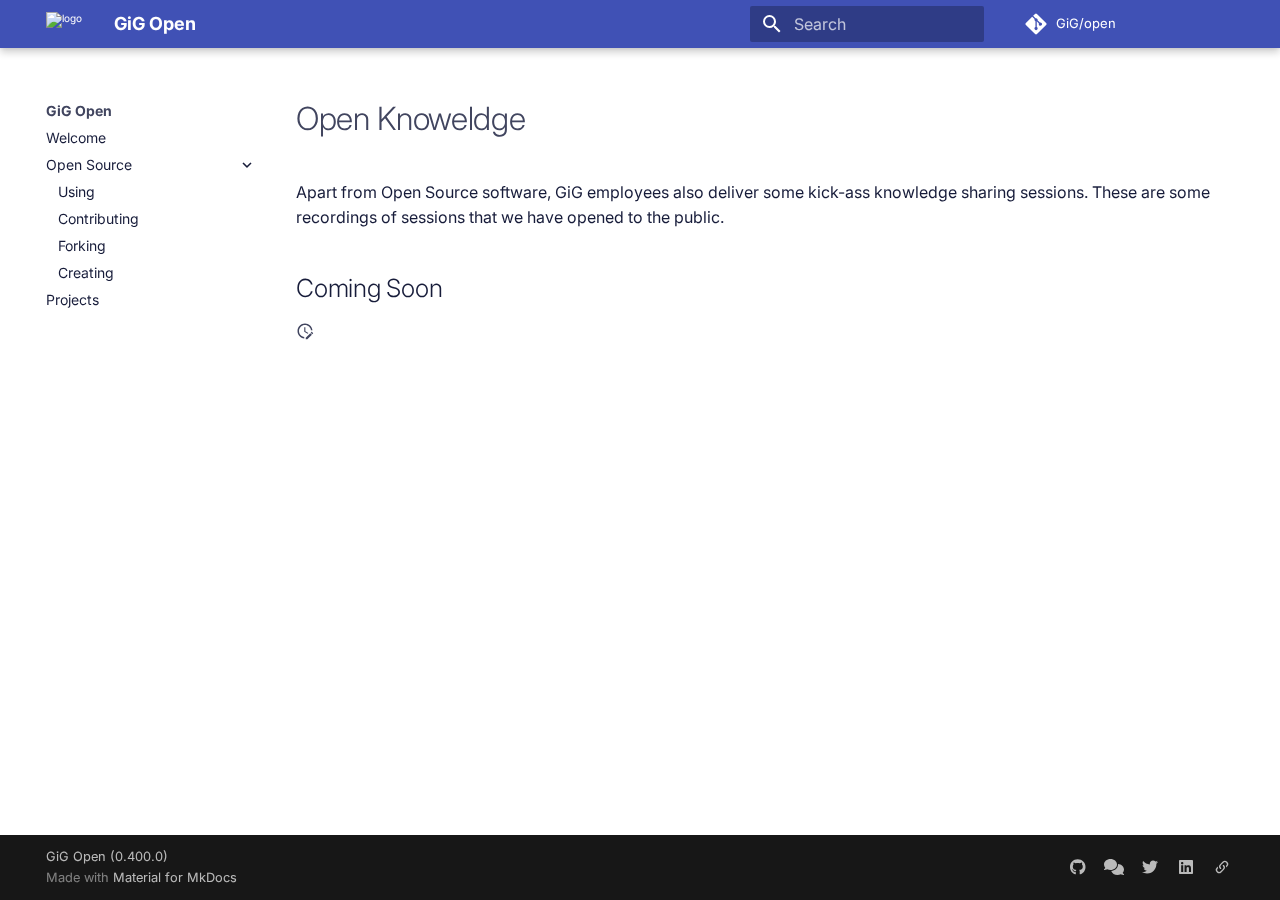
==== open-knowledge/index.html @ a6e12a1b "deploy: 6af714ffd5f94507e7e15cc9c93459e568dc591c" ====
<!doctype html><html lang=en class=no-js> <head><meta charset=utf-8><meta name=viewport content="width=device-width,initial-scale=1"><link rel=icon href=../assets/images/favicon.png><meta name=generator content="mkdocs-1.6.1, mkdocs-material-9.5.46"><title>Open Knoweldge - GiG Open</title><link rel=stylesheet href=../assets/stylesheets/main.6f8fc17f.min.css><link rel=stylesheet href=../assets/stylesheets/palette.06af60db.min.css><link rel=preconnect href=https://fonts.gstatic.com crossorigin><link rel=stylesheet href="https://fonts.googleapis.com/css?family=Inter:300,300i,400,400i,700,700i%7CRoboto+Mono:400,400i,700,700i&display=fallback"><style>:root{--md-text-font:"Inter";--md-code-font:"Roboto Mono"}</style><link rel=stylesheet href=../css/timeago.css><link rel=stylesheet href=../stylesheets/extra.css><script>__md_scope=new URL("..",location),__md_hash=e=>[...e].reduce(((e,_)=>(e<<5)-e+_.charCodeAt(0)),0),__md_get=(e,_=localStorage,t=__md_scope)=>JSON.parse(_.getItem(t.pathname+"."+e)),__md_set=(e,_,t=localStorage,a=__md_scope)=>{try{t.setItem(a.pathname+"."+e,JSON.stringify(_))}catch(e){}}</script><link rel=apple-touch-icon sizes=180x180 href=../apple-touch-icon.png><link rel=icon type=image/png sizes=32x32 href=../favicon-32x32.png><link rel=icon type=image/png sizes=16x16 href=../favicon-16x16.png><link rel=mask-icon href=../safari-pinned-tab.svg color=#0040ae><meta name=msapplication-TileColor content=#0040ae><meta name=theme-color content=#0040ae><script type=module>
    import 'https://cdn.jsdelivr.net/npm/@pwabuilder/pwaupdate';

    const el = document.createElement('pwa-update');
    document.body.appendChild(el);
</script></head> <body dir=ltr data-md-color-scheme=preference data-md-color-primary=indigo data-md-color-accent=indigo> <input class=md-toggle data-md-toggle=drawer type=checkbox id=__drawer autocomplete=off> <input class=md-toggle data-md-toggle=search type=checkbox id=__search autocomplete=off> <label class=md-overlay for=__drawer></label> <div data-md-component=skip> <a href=#open-knoweldge class=md-skip> Skip to content </a> </div> <div data-md-component=announce> </div> <header class="md-header md-header--shadow" data-md-component=header> <nav class="md-header__inner md-grid" aria-label=Header> <a href=.. title="GiG Open" class="md-header__button md-logo" aria-label="GiG Open" data-md-component=logo> <img src="../assets/images/GiG logo_vector-04.svg" alt=logo> </a> <label class="md-header__button md-icon" for=__drawer> <svg xmlns=http://www.w3.org/2000/svg viewbox="0 0 24 24"><path d="M3 6h18v2H3zm0 5h18v2H3zm0 5h18v2H3z"/></svg> </label> <div class=md-header__title data-md-component=header-title> <div class=md-header__ellipsis> <div class=md-header__topic> <span class=md-ellipsis> GiG Open </span> </div> <div class=md-header__topic data-md-component=header-topic> <span class=md-ellipsis> Open Knoweldge </span> </div> </div> </div> <label class="md-header__button md-icon" for=__search> <svg xmlns=http://www.w3.org/2000/svg viewbox="0 0 24 24"><path d="M9.5 3A6.5 6.5 0 0 1 16 9.5c0 1.61-.59 3.09-1.56 4.23l.27.27h.79l5 5-1.5 1.5-5-5v-.79l-.27-.27A6.52 6.52 0 0 1 9.5 16 6.5 6.5 0 0 1 3 9.5 6.5 6.5 0 0 1 9.5 3m0 2C7 5 5 7 5 9.5S7 14 9.5 14 14 12 14 9.5 12 5 9.5 5"/></svg> </label> <div class=md-search data-md-component=search role=dialog> <label class=md-search__overlay for=__search></label> <div class=md-search__inner role=search> <form class=md-search__form name=search> <input type=text class=md-search__input name=query aria-label=Search placeholder=Search autocapitalize=off autocorrect=off autocomplete=off spellcheck=false data-md-component=search-query required> <label class="md-search__icon md-icon" for=__search> <svg xmlns=http://www.w3.org/2000/svg viewbox="0 0 24 24"><path d="M9.5 3A6.5 6.5 0 0 1 16 9.5c0 1.61-.59 3.09-1.56 4.23l.27.27h.79l5 5-1.5 1.5-5-5v-.79l-.27-.27A6.52 6.52 0 0 1 9.5 16 6.5 6.5 0 0 1 3 9.5 6.5 6.5 0 0 1 9.5 3m0 2C7 5 5 7 5 9.5S7 14 9.5 14 14 12 14 9.5 12 5 9.5 5"/></svg> <svg xmlns=http://www.w3.org/2000/svg viewbox="0 0 24 24"><path d="M20 11v2H8l5.5 5.5-1.42 1.42L4.16 12l7.92-7.92L13.5 5.5 8 11z"/></svg> </label> <nav class=md-search__options aria-label=Search> <button type=reset class="md-search__icon md-icon" title=Clear aria-label=Clear tabindex=-1> <svg xmlns=http://www.w3.org/2000/svg viewbox="0 0 24 24"><path d="M19 6.41 17.59 5 12 10.59 6.41 5 5 6.41 10.59 12 5 17.59 6.41 19 12 13.41 17.59 19 19 17.59 13.41 12z"/></svg> </button> </nav> </form> <div class=md-search__output> <div class=md-search__scrollwrap tabindex=0 data-md-scrollfix> <div class=md-search-result data-md-component=search-result> <div class=md-search-result__meta> Initializing search </div> <ol class=md-search-result__list role=presentation></ol> </div> </div> </div> </div> </div> <div class=md-header__source> <a href=https://github.com/GiG/open title="Go to repository" class=md-source data-md-component=source> <div class="md-source__icon md-icon"> <svg xmlns=http://www.w3.org/2000/svg viewbox="0 0 448 512"><!-- Font Awesome Free 6.7.1 by @fontawesome - https://fontawesome.com License - https://fontawesome.com/license/free (Icons: CC BY 4.0, Fonts: SIL OFL 1.1, Code: MIT License) Copyright 2024 Fonticons, Inc.--><path d="M439.55 236.05 244 40.45a28.87 28.87 0 0 0-40.81 0l-40.66 40.63 51.52 51.52c27.06-9.14 52.68 16.77 43.39 43.68l49.66 49.66c34.23-11.8 61.18 31 35.47 56.69-26.49 26.49-70.21-2.87-56-37.34L240.22 199v121.85c25.3 12.54 22.26 41.85 9.08 55a34.34 34.34 0 0 1-48.55 0c-17.57-17.6-11.07-46.91 11.25-56v-123c-20.8-8.51-24.6-30.74-18.64-45L142.57 101 8.45 235.14a28.86 28.86 0 0 0 0 40.81l195.61 195.6a28.86 28.86 0 0 0 40.8 0l194.69-194.69a28.86 28.86 0 0 0 0-40.81"/></svg> </div> <div class=md-source__repository> GiG/open </div> </a> </div> </nav> </header> <div class=md-container data-md-component=container> <main class=md-main data-md-component=main> <div class="md-main__inner md-grid"> <div class="md-sidebar md-sidebar--primary" data-md-component=sidebar data-md-type=navigation> <div class=md-sidebar__scrollwrap> <div class=md-sidebar__inner> <nav class="md-nav md-nav--primary md-nav--integrated" aria-label=Navigation data-md-level=0> <label class=md-nav__title for=__drawer> <a href=.. title="GiG Open" class="md-nav__button md-logo" aria-label="GiG Open" data-md-component=logo> <img src="../assets/images/GiG logo_vector-04.svg" alt=logo> </a> GiG Open </label> <div class=md-nav__source> <a href=https://github.com/GiG/open title="Go to repository" class=md-source data-md-component=source> <div class="md-source__icon md-icon"> <svg xmlns=http://www.w3.org/2000/svg viewbox="0 0 448 512"><!-- Font Awesome Free 6.7.1 by @fontawesome - https://fontawesome.com License - https://fontawesome.com/license/free (Icons: CC BY 4.0, Fonts: SIL OFL 1.1, Code: MIT License) Copyright 2024 Fonticons, Inc.--><path d="M439.55 236.05 244 40.45a28.87 28.87 0 0 0-40.81 0l-40.66 40.63 51.52 51.52c27.06-9.14 52.68 16.77 43.39 43.68l49.66 49.66c34.23-11.8 61.18 31 35.47 56.69-26.49 26.49-70.21-2.87-56-37.34L240.22 199v121.85c25.3 12.54 22.26 41.85 9.08 55a34.34 34.34 0 0 1-48.55 0c-17.57-17.6-11.07-46.91 11.25-56v-123c-20.8-8.51-24.6-30.74-18.64-45L142.57 101 8.45 235.14a28.86 28.86 0 0 0 0 40.81l195.61 195.6a28.86 28.86 0 0 0 40.8 0l194.69-194.69a28.86 28.86 0 0 0 0-40.81"/></svg> </div> <div class=md-source__repository> GiG/open </div> </a> </div> <ul class=md-nav__list data-md-scrollfix> <li class=md-nav__item> <a href=.. class=md-nav__link> <span class=md-ellipsis> Welcome </span> </a> </li> <li class="md-nav__item md-nav__item--nested"> <input class="md-nav__toggle md-toggle md-toggle--indeterminate" type=checkbox id=__nav_2> <label class=md-nav__link for=__nav_2 id=__nav_2_label tabindex=0> <span class=md-ellipsis> Open Source </span> <span class="md-nav__icon md-icon"></span> </label> <nav class=md-nav data-md-level=1 aria-labelledby=__nav_2_label aria-expanded=false> <label class=md-nav__title for=__nav_2> <span class="md-nav__icon md-icon"></span> Open Source </label> <ul class=md-nav__list data-md-scrollfix> <li class=md-nav__item> <a href=../open-source/using/ class=md-nav__link> <span class=md-ellipsis> Using </span> </a> </li> <li class=md-nav__item> <a href=../open-source/contributing/ class=md-nav__link> <span class=md-ellipsis> Contributing </span> </a> </li> <li class=md-nav__item> <a href=../open-source/forking/ class=md-nav__link> <span class=md-ellipsis> Forking </span> </a> </li> <li class=md-nav__item> <a href=../open-source/creating/ class=md-nav__link> <span class=md-ellipsis> Creating </span> </a> </li> </ul> </nav> </li> <li class=md-nav__item> <a href=../projects/ class=md-nav__link> <span class=md-ellipsis> Projects </span> </a> </li> </ul> </nav> </div> </div> </div> <div class=md-content data-md-component=content> <article class="md-content__inner md-typeset"> <h1 id=open-knoweldge>Open Knoweldge<a class=headerlink href=#open-knoweldge title="Permanent link">&para;</a></h1> <p>Apart from Open Source software, GiG employees also deliver some kick-ass knowledge sharing sessions. These are some recordings of sessions that we have opened to the public.</p> <h2 id=coming-soon>Coming Soon<a class=headerlink href=#coming-soon title="Permanent link">&para;</a></h2> <aside class=md-source-file> <span class=md-source-file__fact> <span class=md-icon title="Last update"> <svg xmlns=http://www.w3.org/2000/svg viewbox="0 0 24 24"><path d="M21 13.1c-.1 0-.3.1-.4.2l-1 1 2.1 2.1 1-1c.2-.2.2-.6 0-.8l-1.3-1.3c-.1-.1-.2-.2-.4-.2m-1.9 1.8-6.1 6V23h2.1l6.1-6.1zM12.5 7v5.2l4 2.4-1 1L11 13V7zM11 21.9c-5.1-.5-9-4.8-9-9.9C2 6.5 6.5 2 12 2c5.3 0 9.6 4.1 10 9.3-.3-.1-.6-.2-1-.2s-.7.1-1 .2C19.6 7.2 16.2 4 12 4c-4.4 0-8 3.6-8 8 0 4.1 3.1 7.5 7.1 7.9l-.1.2z"/></svg> </span> <span class="git-revision-date-localized-plugin git-revision-date-localized-plugin-timeago"><span class=timeago datetime=2020-06-16T09:09:07+00:00 locale=en></span></span><span class="git-revision-date-localized-plugin git-revision-date-localized-plugin-iso_date">2020-06-16</span> </span> </aside> </article> </div> <script>var target=document.getElementById(location.hash.slice(1));target&&target.name&&(target.checked=target.name.startsWith("__tabbed_"))</script> </div> </main> <footer class=md-footer> <div class="md-footer-meta md-typeset"> <div class="md-footer-meta__inner md-grid"> <div class=md-copyright> <div class=md-copyright__highlight> GiG Open (0.400.0) </div> Made with <a href=https://squidfunk.github.io/mkdocs-material/ target=_blank rel=noopener> Material for MkDocs </a> </div> <div class=md-social> <a href=https://github.com/GiG target=_blank rel=noopener title=github.com class=md-social__link> <svg xmlns=http://www.w3.org/2000/svg viewbox="0 0 496 512"><!-- Font Awesome Free 6.7.1 by @fontawesome - https://fontawesome.com License - https://fontawesome.com/license/free (Icons: CC BY 4.0, Fonts: SIL OFL 1.1, Code: MIT License) Copyright 2024 Fonticons, Inc.--><path d="M165.9 397.4c0 2-2.3 3.6-5.2 3.6-3.3.3-5.6-1.3-5.6-3.6 0-2 2.3-3.6 5.2-3.6 3-.3 5.6 1.3 5.6 3.6m-31.1-4.5c-.7 2 1.3 4.3 4.3 4.9 2.6 1 5.6 0 6.2-2s-1.3-4.3-4.3-5.2c-2.6-.7-5.5.3-6.2 2.3m44.2-1.7c-2.9.7-4.9 2.6-4.6 4.9.3 2 2.9 3.3 5.9 2.6 2.9-.7 4.9-2.6 4.6-4.6-.3-1.9-3-3.2-5.9-2.9M244.8 8C106.1 8 0 113.3 0 252c0 110.9 69.8 205.8 169.5 239.2 12.8 2.3 17.3-5.6 17.3-12.1 0-6.2-.3-40.4-.3-61.4 0 0-70 15-84.7-29.8 0 0-11.4-29.1-27.8-36.6 0 0-22.9-15.7 1.6-15.4 0 0 24.9 2 38.6 25.8 21.9 38.6 58.6 27.5 72.9 20.9 2.3-16 8.8-27.1 16-33.7-55.9-6.2-112.3-14.3-112.3-110.5 0-27.5 7.6-41.3 23.6-58.9-2.6-6.5-11.1-33.3 2.6-67.9 20.9-6.5 69 27 69 27 20-5.6 41.5-8.5 62.8-8.5s42.8 2.9 62.8 8.5c0 0 48.1-33.6 69-27 13.7 34.7 5.2 61.4 2.6 67.9 16 17.7 25.8 31.5 25.8 58.9 0 96.5-58.9 104.2-114.8 110.5 9.2 7.9 17 22.9 17 46.4 0 33.7-.3 75.4-.3 83.6 0 6.5 4.6 14.4 17.3 12.1C428.2 457.8 496 362.9 496 252 496 113.3 383.5 8 244.8 8M97.2 352.9c-1.3 1-1 3.3.7 5.2 1.6 1.6 3.9 2.3 5.2 1 1.3-1 1-3.3-.7-5.2-1.6-1.6-3.9-2.3-5.2-1m-10.8-8.1c-.7 1.3.3 2.9 2.3 3.9 1.6 1 3.6.7 4.3-.7.7-1.3-.3-2.9-2.3-3.9-2-.6-3.6-.3-4.3.7m32.4 35.6c-1.6 1.3-1 4.3 1.3 6.2 2.3 2.3 5.2 2.6 6.5 1 1.3-1.3.7-4.3-1.3-6.2-2.2-2.3-5.2-2.6-6.5-1m-11.4-14.7c-1.6 1-1.6 3.6 0 5.9s4.3 3.3 5.6 2.3c1.6-1.3 1.6-3.9 0-6.2-1.4-2.3-4-3.3-5.6-2"/></svg> </a> <a href=https://github.com/GiG/open/discussions target=_blank rel=noopener title=github.com class=md-social__link> <svg xmlns=http://www.w3.org/2000/svg viewbox="0 0 640 512"><!-- Font Awesome Free 6.7.1 by @fontawesome - https://fontawesome.com License - https://fontawesome.com/license/free (Icons: CC BY 4.0, Fonts: SIL OFL 1.1, Code: MIT License) Copyright 2024 Fonticons, Inc.--><path d="M208 352c114.9 0 208-78.8 208-176S322.9 0 208 0 0 78.8 0 176c0 38.6 14.7 74.3 39.6 103.4-3.5 9.4-8.7 17.7-14.2 24.7-4.8 6.2-9.7 11-13.3 14.3-1.8 1.6-3.3 2.9-4.3 3.7-.5.4-.9.7-1.1.8l-.2.2C1 327.2-1.4 334.4.8 340.9S9.1 352 16 352c21.8 0 43.8-5.6 62.1-12.5 9.2-3.5 17.8-7.4 25.2-11.4C134.1 343.3 169.8 352 208 352m240-176c0 112.3-99.1 196.9-216.5 207 24.3 74.4 104.9 129 200.5 129 38.2 0 73.9-8.7 104.7-23.9 7.5 4 16 7.9 25.2 11.4 18.3 6.9 40.3 12.5 62.1 12.5 6.9 0 13.1-4.5 15.2-11.1s-.2-13.8-5.8-17.9l-.2-.2c-.2-.2-.6-.4-1.1-.8-1-.8-2.5-2-4.3-3.7-3.6-3.3-8.5-8.1-13.3-14.3-5.5-7-10.7-15.4-14.2-24.7 24.9-29 39.6-64.7 39.6-103.4 0-92.8-84.9-168.9-192.6-175.5.4 5.1.6 10.3.6 15.5z"/></svg> </a> <a href=https://twitter.com/GIG_online target=_blank rel=noopener title=twitter.com class=md-social__link> <svg xmlns=http://www.w3.org/2000/svg viewbox="0 0 512 512"><!-- Font Awesome Free 6.7.1 by @fontawesome - https://fontawesome.com License - https://fontawesome.com/license/free (Icons: CC BY 4.0, Fonts: SIL OFL 1.1, Code: MIT License) Copyright 2024 Fonticons, Inc.--><path d="M459.37 151.716c.325 4.548.325 9.097.325 13.645 0 138.72-105.583 298.558-298.558 298.558-59.452 0-114.68-17.219-161.137-47.106 8.447.974 16.568 1.299 25.34 1.299 49.055 0 94.213-16.568 130.274-44.832-46.132-.975-84.792-31.188-98.112-72.772 6.498.974 12.995 1.624 19.818 1.624 9.421 0 18.843-1.3 27.614-3.573-48.081-9.747-84.143-51.98-84.143-102.985v-1.299c13.969 7.797 30.214 12.67 47.431 13.319-28.264-18.843-46.781-51.005-46.781-87.391 0-19.492 5.197-37.36 14.294-52.954 51.655 63.675 129.3 105.258 216.365 109.807-1.624-7.797-2.599-15.918-2.599-24.04 0-57.828 46.782-104.934 104.934-104.934 30.213 0 57.502 12.67 76.67 33.137 23.715-4.548 46.456-13.32 66.599-25.34-7.798 24.366-24.366 44.833-46.132 57.827 21.117-2.273 41.584-8.122 60.426-16.243-14.292 20.791-32.161 39.308-52.628 54.253"/></svg> </a> <a href=https://linkedin.com/company/gig-gaming-innovation-group/ target=_blank rel=noopener title=linkedin.com class=md-social__link> <svg xmlns=http://www.w3.org/2000/svg viewbox="0 0 448 512"><!-- Font Awesome Free 6.7.1 by @fontawesome - https://fontawesome.com License - https://fontawesome.com/license/free (Icons: CC BY 4.0, Fonts: SIL OFL 1.1, Code: MIT License) Copyright 2024 Fonticons, Inc.--><path d="M416 32H31.9C14.3 32 0 46.5 0 64.3v383.4C0 465.5 14.3 480 31.9 480H416c17.6 0 32-14.5 32-32.3V64.3c0-17.8-14.4-32.3-32-32.3M135.4 416H69V202.2h66.5V416zm-33.2-243c-21.3 0-38.5-17.3-38.5-38.5S80.9 96 102.2 96c21.2 0 38.5 17.3 38.5 38.5 0 21.3-17.2 38.5-38.5 38.5m282.1 243h-66.4V312c0-24.8-.5-56.7-34.5-56.7-34.6 0-39.9 27-39.9 54.9V416h-66.4V202.2h63.7v29.2h.9c8.9-16.8 30.6-34.5 62.9-34.5 67.2 0 79.7 44.3 79.7 101.9z"/></svg> </a> <a href=https://gig.com target=_blank rel=noopener title=gig.com class=md-social__link> <svg xmlns=http://www.w3.org/2000/svg viewbox="0 0 24 24"><path d="M10.59 13.41c.41.39.41 1.03 0 1.42-.39.39-1.03.39-1.42 0a5.003 5.003 0 0 1 0-7.07l3.54-3.54a5.003 5.003 0 0 1 7.07 0 5.003 5.003 0 0 1 0 7.07l-1.49 1.49c.01-.82-.12-1.64-.4-2.42l.47-.48a2.98 2.98 0 0 0 0-4.24 2.98 2.98 0 0 0-4.24 0l-3.53 3.53a2.98 2.98 0 0 0 0 4.24m2.82-4.24c.39-.39 1.03-.39 1.42 0a5.003 5.003 0 0 1 0 7.07l-3.54 3.54a5.003 5.003 0 0 1-7.07 0 5.003 5.003 0 0 1 0-7.07l1.49-1.49c-.01.82.12 1.64.4 2.43l-.47.47a2.98 2.98 0 0 0 0 4.24 2.98 2.98 0 0 0 4.24 0l3.53-3.53a2.98 2.98 0 0 0 0-4.24.973.973 0 0 1 0-1.42"/></svg> </a> </div> </div> </div> </footer> </div> <div class=md-dialog data-md-component=dialog> <div class="md-dialog__inner md-typeset"></div> </div> <script id=__config type=application/json>{"base": "..", "features": ["navigation.instant", "navigation.expand", "toc.integrate"], "search": "../assets/javascripts/workers/search.6ce7567c.min.js", "translations": {"clipboard.copied": "Copied to clipboard", "clipboard.copy": "Copy to clipboard", "search.result.more.one": "1 more on this page", "search.result.more.other": "# more on this page", "search.result.none": "No matching documents", "search.result.one": "1 matching document", "search.result.other": "# matching documents", "search.result.placeholder": "Type to start searching", "search.result.term.missing": "Missing", "select.version": "Select version"}}</script> <script src=../assets/javascripts/bundle.83f73b43.min.js></script> <script src=../js/timeago.min.js></script> <script src=../js/timeago_mkdocs_material.js></script> </body> </html>
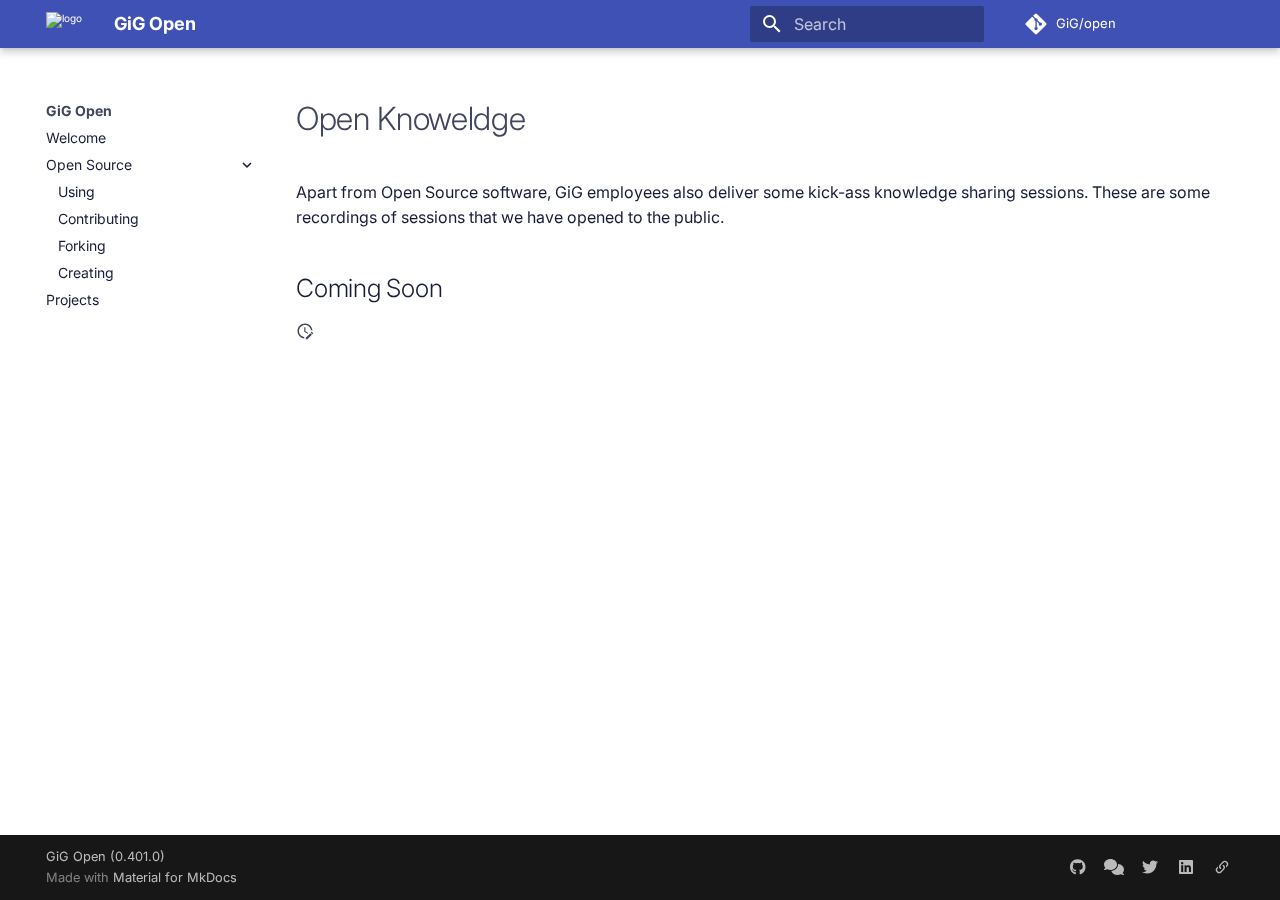
==== commit 72e3c599: "deploy: 8b94921cb80cd74ee539c0e14f41478fb6e9781b" ====
--- a/open-knowledge/index.html
+++ b/open-knowledge/index.html
@@ -1,6 +1,6 @@
-<!doctype html><html lang=en class=no-js> <head><meta charset=utf-8><meta name=viewport content="width=device-width,initial-scale=1"><link rel=icon href=../assets/images/favicon.png><meta name=generator content="mkdocs-1.6.1, mkdocs-material-9.5.46"><title>Open Knoweldge - GiG Open</title><link rel=stylesheet href=../assets/stylesheets/main.6f8fc17f.min.css><link rel=stylesheet href=../assets/stylesheets/palette.06af60db.min.css><link rel=preconnect href=https://fonts.gstatic.com crossorigin><link rel=stylesheet href="https://fonts.googleapis.com/css?family=Inter:300,300i,400,400i,700,700i%7CRoboto+Mono:400,400i,700,700i&display=fallback"><style>:root{--md-text-font:"Inter";--md-code-font:"Roboto Mono"}</style><link rel=stylesheet href=../css/timeago.css><link rel=stylesheet href=../stylesheets/extra.css><script>__md_scope=new URL("..",location),__md_hash=e=>[...e].reduce(((e,_)=>(e<<5)-e+_.charCodeAt(0)),0),__md_get=(e,_=localStorage,t=__md_scope)=>JSON.parse(_.getItem(t.pathname+"."+e)),__md_set=(e,_,t=localStorage,a=__md_scope)=>{try{t.setItem(a.pathname+"."+e,JSON.stringify(_))}catch(e){}}</script><link rel=apple-touch-icon sizes=180x180 href=../apple-touch-icon.png><link rel=icon type=image/png sizes=32x32 href=../favicon-32x32.png><link rel=icon type=image/png sizes=16x16 href=../favicon-16x16.png><link rel=mask-icon href=../safari-pinned-tab.svg color=#0040ae><meta name=msapplication-TileColor content=#0040ae><meta name=theme-color content=#0040ae><script type=module>
+<!doctype html><html lang=en class=no-js> <head><meta charset=utf-8><meta name=viewport content="width=device-width,initial-scale=1"><link rel=icon href=../assets/images/favicon.png><meta name=generator content="mkdocs-1.6.1, mkdocs-material-9.5.47"><title>Open Knoweldge - GiG Open</title><link rel=stylesheet href=../assets/stylesheets/main.6f8fc17f.min.css><link rel=stylesheet href=../assets/stylesheets/palette.06af60db.min.css><link rel=preconnect href=https://fonts.gstatic.com crossorigin><link rel=stylesheet href="https://fonts.googleapis.com/css?family=Inter:300,300i,400,400i,700,700i%7CRoboto+Mono:400,400i,700,700i&display=fallback"><style>:root{--md-text-font:"Inter";--md-code-font:"Roboto Mono"}</style><link rel=stylesheet href=../css/timeago.css><link rel=stylesheet href=../stylesheets/extra.css><script>__md_scope=new URL("..",location),__md_hash=e=>[...e].reduce(((e,_)=>(e<<5)-e+_.charCodeAt(0)),0),__md_get=(e,_=localStorage,t=__md_scope)=>JSON.parse(_.getItem(t.pathname+"."+e)),__md_set=(e,_,t=localStorage,a=__md_scope)=>{try{t.setItem(a.pathname+"."+e,JSON.stringify(_))}catch(e){}}</script><link rel=apple-touch-icon sizes=180x180 href=../apple-touch-icon.png><link rel=icon type=image/png sizes=32x32 href=../favicon-32x32.png><link rel=icon type=image/png sizes=16x16 href=../favicon-16x16.png><link rel=mask-icon href=../safari-pinned-tab.svg color=#0040ae><meta name=msapplication-TileColor content=#0040ae><meta name=theme-color content=#0040ae><script type=module>
     import 'https://cdn.jsdelivr.net/npm/@pwabuilder/pwaupdate';
 
     const el = document.createElement('pwa-update');
     document.body.appendChild(el);
-</script></head> <body dir=ltr data-md-color-scheme=preference data-md-color-primary=indigo data-md-color-accent=indigo> <input class=md-toggle data-md-toggle=drawer type=checkbox id=__drawer autocomplete=off> <input class=md-toggle data-md-toggle=search type=checkbox id=__search autocomplete=off> <label class=md-overlay for=__drawer></label> <div data-md-component=skip> <a href=#open-knoweldge class=md-skip> Skip to content </a> </div> <div data-md-component=announce> </div> <header class="md-header md-header--shadow" data-md-component=header> <nav class="md-header__inner md-grid" aria-label=Header> <a href=.. title="GiG Open" class="md-header__button md-logo" aria-label="GiG Open" data-md-component=logo> <img src="../assets/images/GiG logo_vector-04.svg" alt=logo> </a> <label class="md-header__button md-icon" for=__drawer> <svg xmlns=http://www.w3.org/2000/svg viewbox="0 0 24 24"><path d="M3 6h18v2H3zm0 5h18v2H3zm0 5h18v2H3z"/></svg> </label> <div class=md-header__title data-md-component=header-title> <div class=md-header__ellipsis> <div class=md-header__topic> <span class=md-ellipsis> GiG Open </span> </div> <div class=md-header__topic data-md-component=header-topic> <span class=md-ellipsis> Open Knoweldge </span> </div> </div> </div> <label class="md-header__button md-icon" for=__search> <svg xmlns=http://www.w3.org/2000/svg viewbox="0 0 24 24"><path d="M9.5 3A6.5 6.5 0 0 1 16 9.5c0 1.61-.59 3.09-1.56 4.23l.27.27h.79l5 5-1.5 1.5-5-5v-.79l-.27-.27A6.52 6.52 0 0 1 9.5 16 6.5 6.5 0 0 1 3 9.5 6.5 6.5 0 0 1 9.5 3m0 2C7 5 5 7 5 9.5S7 14 9.5 14 14 12 14 9.5 12 5 9.5 5"/></svg> </label> <div class=md-search data-md-component=search role=dialog> <label class=md-search__overlay for=__search></label> <div class=md-search__inner role=search> <form class=md-search__form name=search> <input type=text class=md-search__input name=query aria-label=Search placeholder=Search autocapitalize=off autocorrect=off autocomplete=off spellcheck=false data-md-component=search-query required> <label class="md-search__icon md-icon" for=__search> <svg xmlns=http://www.w3.org/2000/svg viewbox="0 0 24 24"><path d="M9.5 3A6.5 6.5 0 0 1 16 9.5c0 1.61-.59 3.09-1.56 4.23l.27.27h.79l5 5-1.5 1.5-5-5v-.79l-.27-.27A6.52 6.52 0 0 1 9.5 16 6.5 6.5 0 0 1 3 9.5 6.5 6.5 0 0 1 9.5 3m0 2C7 5 5 7 5 9.5S7 14 9.5 14 14 12 14 9.5 12 5 9.5 5"/></svg> <svg xmlns=http://www.w3.org/2000/svg viewbox="0 0 24 24"><path d="M20 11v2H8l5.5 5.5-1.42 1.42L4.16 12l7.92-7.92L13.5 5.5 8 11z"/></svg> </label> <nav class=md-search__options aria-label=Search> <button type=reset class="md-search__icon md-icon" title=Clear aria-label=Clear tabindex=-1> <svg xmlns=http://www.w3.org/2000/svg viewbox="0 0 24 24"><path d="M19 6.41 17.59 5 12 10.59 6.41 5 5 6.41 10.59 12 5 17.59 6.41 19 12 13.41 17.59 19 19 17.59 13.41 12z"/></svg> </button> </nav> </form> <div class=md-search__output> <div class=md-search__scrollwrap tabindex=0 data-md-scrollfix> <div class=md-search-result data-md-component=search-result> <div class=md-search-result__meta> Initializing search </div> <ol class=md-search-result__list role=presentation></ol> </div> </div> </div> </div> </div> <div class=md-header__source> <a href=https://github.com/GiG/open title="Go to repository" class=md-source data-md-component=source> <div class="md-source__icon md-icon"> <svg xmlns=http://www.w3.org/2000/svg viewbox="0 0 448 512"><!-- Font Awesome Free 6.7.1 by @fontawesome - https://fontawesome.com License - https://fontawesome.com/license/free (Icons: CC BY 4.0, Fonts: SIL OFL 1.1, Code: MIT License) Copyright 2024 Fonticons, Inc.--><path d="M439.55 236.05 244 40.45a28.87 28.87 0 0 0-40.81 0l-40.66 40.63 51.52 51.52c27.06-9.14 52.68 16.77 43.39 43.68l49.66 49.66c34.23-11.8 61.18 31 35.47 56.69-26.49 26.49-70.21-2.87-56-37.34L240.22 199v121.85c25.3 12.54 22.26 41.85 9.08 55a34.34 34.34 0 0 1-48.55 0c-17.57-17.6-11.07-46.91 11.25-56v-123c-20.8-8.51-24.6-30.74-18.64-45L142.57 101 8.45 235.14a28.86 28.86 0 0 0 0 40.81l195.61 195.6a28.86 28.86 0 0 0 40.8 0l194.69-194.69a28.86 28.86 0 0 0 0-40.81"/></svg> </div> <div class=md-source__repository> GiG/open </div> </a> </div> </nav> </header> <div class=md-container data-md-component=container> <main class=md-main data-md-component=main> <div class="md-main__inner md-grid"> <div class="md-sidebar md-sidebar--primary" data-md-component=sidebar data-md-type=navigation> <div class=md-sidebar__scrollwrap> <div class=md-sidebar__inner> <nav class="md-nav md-nav--primary md-nav--integrated" aria-label=Navigation data-md-level=0> <label class=md-nav__title for=__drawer> <a href=.. title="GiG Open" class="md-nav__button md-logo" aria-label="GiG Open" data-md-component=logo> <img src="../assets/images/GiG logo_vector-04.svg" alt=logo> </a> GiG Open </label> <div class=md-nav__source> <a href=https://github.com/GiG/open title="Go to repository" class=md-source data-md-component=source> <div class="md-source__icon md-icon"> <svg xmlns=http://www.w3.org/2000/svg viewbox="0 0 448 512"><!-- Font Awesome Free 6.7.1 by @fontawesome - https://fontawesome.com License - https://fontawesome.com/license/free (Icons: CC BY 4.0, Fonts: SIL OFL 1.1, Code: MIT License) Copyright 2024 Fonticons, Inc.--><path d="M439.55 236.05 244 40.45a28.87 28.87 0 0 0-40.81 0l-40.66 40.63 51.52 51.52c27.06-9.14 52.68 16.77 43.39 43.68l49.66 49.66c34.23-11.8 61.18 31 35.47 56.69-26.49 26.49-70.21-2.87-56-37.34L240.22 199v121.85c25.3 12.54 22.26 41.85 9.08 55a34.34 34.34 0 0 1-48.55 0c-17.57-17.6-11.07-46.91 11.25-56v-123c-20.8-8.51-24.6-30.74-18.64-45L142.57 101 8.45 235.14a28.86 28.86 0 0 0 0 40.81l195.61 195.6a28.86 28.86 0 0 0 40.8 0l194.69-194.69a28.86 28.86 0 0 0 0-40.81"/></svg> </div> <div class=md-source__repository> GiG/open </div> </a> </div> <ul class=md-nav__list data-md-scrollfix> <li class=md-nav__item> <a href=.. class=md-nav__link> <span class=md-ellipsis> Welcome </span> </a> </li> <li class="md-nav__item md-nav__item--nested"> <input class="md-nav__toggle md-toggle md-toggle--indeterminate" type=checkbox id=__nav_2> <label class=md-nav__link for=__nav_2 id=__nav_2_label tabindex=0> <span class=md-ellipsis> Open Source </span> <span class="md-nav__icon md-icon"></span> </label> <nav class=md-nav data-md-level=1 aria-labelledby=__nav_2_label aria-expanded=false> <label class=md-nav__title for=__nav_2> <span class="md-nav__icon md-icon"></span> Open Source </label> <ul class=md-nav__list data-md-scrollfix> <li class=md-nav__item> <a href=../open-source/using/ class=md-nav__link> <span class=md-ellipsis> Using </span> </a> </li> <li class=md-nav__item> <a href=../open-source/contributing/ class=md-nav__link> <span class=md-ellipsis> Contributing </span> </a> </li> <li class=md-nav__item> <a href=../open-source/forking/ class=md-nav__link> <span class=md-ellipsis> Forking </span> </a> </li> <li class=md-nav__item> <a href=../open-source/creating/ class=md-nav__link> <span class=md-ellipsis> Creating </span> </a> </li> </ul> </nav> </li> <li class=md-nav__item> <a href=../projects/ class=md-nav__link> <span class=md-ellipsis> Projects </span> </a> </li> </ul> </nav> </div> </div> </div> <div class=md-content data-md-component=content> <article class="md-content__inner md-typeset"> <h1 id=open-knoweldge>Open Knoweldge<a class=headerlink href=#open-knoweldge title="Permanent link">&para;</a></h1> <p>Apart from Open Source software, GiG employees also deliver some kick-ass knowledge sharing sessions. These are some recordings of sessions that we have opened to the public.</p> <h2 id=coming-soon>Coming Soon<a class=headerlink href=#coming-soon title="Permanent link">&para;</a></h2> <aside class=md-source-file> <span class=md-source-file__fact> <span class=md-icon title="Last update"> <svg xmlns=http://www.w3.org/2000/svg viewbox="0 0 24 24"><path d="M21 13.1c-.1 0-.3.1-.4.2l-1 1 2.1 2.1 1-1c.2-.2.2-.6 0-.8l-1.3-1.3c-.1-.1-.2-.2-.4-.2m-1.9 1.8-6.1 6V23h2.1l6.1-6.1zM12.5 7v5.2l4 2.4-1 1L11 13V7zM11 21.9c-5.1-.5-9-4.8-9-9.9C2 6.5 6.5 2 12 2c5.3 0 9.6 4.1 10 9.3-.3-.1-.6-.2-1-.2s-.7.1-1 .2C19.6 7.2 16.2 4 12 4c-4.4 0-8 3.6-8 8 0 4.1 3.1 7.5 7.1 7.9l-.1.2z"/></svg> </span> <span class="git-revision-date-localized-plugin git-revision-date-localized-plugin-timeago"><span class=timeago datetime=2020-06-16T09:09:07+00:00 locale=en></span></span><span class="git-revision-date-localized-plugin git-revision-date-localized-plugin-iso_date">2020-06-16</span> </span> </aside> </article> </div> <script>var target=document.getElementById(location.hash.slice(1));target&&target.name&&(target.checked=target.name.startsWith("__tabbed_"))</script> </div> </main> <footer class=md-footer> <div class="md-footer-meta md-typeset"> <div class="md-footer-meta__inner md-grid"> <div class=md-copyright> <div class=md-copyright__highlight> GiG Open (0.400.0) </div> Made with <a href=https://squidfunk.github.io/mkdocs-material/ target=_blank rel=noopener> Material for MkDocs </a> </div> <div class=md-social> <a href=https://github.com/GiG target=_blank rel=noopener title=github.com class=md-social__link> <svg xmlns=http://www.w3.org/2000/svg viewbox="0 0 496 512"><!-- Font Awesome Free 6.7.1 by @fontawesome - https://fontawesome.com License - https://fontawesome.com/license/free (Icons: CC BY 4.0, Fonts: SIL OFL 1.1, Code: MIT License) Copyright 2024 Fonticons, Inc.--><path d="M165.9 397.4c0 2-2.3 3.6-5.2 3.6-3.3.3-5.6-1.3-5.6-3.6 0-2 2.3-3.6 5.2-3.6 3-.3 5.6 1.3 5.6 3.6m-31.1-4.5c-.7 2 1.3 4.3 4.3 4.9 2.6 1 5.6 0 6.2-2s-1.3-4.3-4.3-5.2c-2.6-.7-5.5.3-6.2 2.3m44.2-1.7c-2.9.7-4.9 2.6-4.6 4.9.3 2 2.9 3.3 5.9 2.6 2.9-.7 4.9-2.6 4.6-4.6-.3-1.9-3-3.2-5.9-2.9M244.8 8C106.1 8 0 113.3 0 252c0 110.9 69.8 205.8 169.5 239.2 12.8 2.3 17.3-5.6 17.3-12.1 0-6.2-.3-40.4-.3-61.4 0 0-70 15-84.7-29.8 0 0-11.4-29.1-27.8-36.6 0 0-22.9-15.7 1.6-15.4 0 0 24.9 2 38.6 25.8 21.9 38.6 58.6 27.5 72.9 20.9 2.3-16 8.8-27.1 16-33.7-55.9-6.2-112.3-14.3-112.3-110.5 0-27.5 7.6-41.3 23.6-58.9-2.6-6.5-11.1-33.3 2.6-67.9 20.9-6.5 69 27 69 27 20-5.6 41.5-8.5 62.8-8.5s42.8 2.9 62.8 8.5c0 0 48.1-33.6 69-27 13.7 34.7 5.2 61.4 2.6 67.9 16 17.7 25.8 31.5 25.8 58.9 0 96.5-58.9 104.2-114.8 110.5 9.2 7.9 17 22.9 17 46.4 0 33.7-.3 75.4-.3 83.6 0 6.5 4.6 14.4 17.3 12.1C428.2 457.8 496 362.9 496 252 496 113.3 383.5 8 244.8 8M97.2 352.9c-1.3 1-1 3.3.7 5.2 1.6 1.6 3.9 2.3 5.2 1 1.3-1 1-3.3-.7-5.2-1.6-1.6-3.9-2.3-5.2-1m-10.8-8.1c-.7 1.3.3 2.9 2.3 3.9 1.6 1 3.6.7 4.3-.7.7-1.3-.3-2.9-2.3-3.9-2-.6-3.6-.3-4.3.7m32.4 35.6c-1.6 1.3-1 4.3 1.3 6.2 2.3 2.3 5.2 2.6 6.5 1 1.3-1.3.7-4.3-1.3-6.2-2.2-2.3-5.2-2.6-6.5-1m-11.4-14.7c-1.6 1-1.6 3.6 0 5.9s4.3 3.3 5.6 2.3c1.6-1.3 1.6-3.9 0-6.2-1.4-2.3-4-3.3-5.6-2"/></svg> </a> <a href=https://github.com/GiG/open/discussions target=_blank rel=noopener title=github.com class=md-social__link> <svg xmlns=http://www.w3.org/2000/svg viewbox="0 0 640 512"><!-- Font Awesome Free 6.7.1 by @fontawesome - https://fontawesome.com License - https://fontawesome.com/license/free (Icons: CC BY 4.0, Fonts: SIL OFL 1.1, Code: MIT License) Copyright 2024 Fonticons, Inc.--><path d="M208 352c114.9 0 208-78.8 208-176S322.9 0 208 0 0 78.8 0 176c0 38.6 14.7 74.3 39.6 103.4-3.5 9.4-8.7 17.7-14.2 24.7-4.8 6.2-9.7 11-13.3 14.3-1.8 1.6-3.3 2.9-4.3 3.7-.5.4-.9.7-1.1.8l-.2.2C1 327.2-1.4 334.4.8 340.9S9.1 352 16 352c21.8 0 43.8-5.6 62.1-12.5 9.2-3.5 17.8-7.4 25.2-11.4C134.1 343.3 169.8 352 208 352m240-176c0 112.3-99.1 196.9-216.5 207 24.3 74.4 104.9 129 200.5 129 38.2 0 73.9-8.7 104.7-23.9 7.5 4 16 7.9 25.2 11.4 18.3 6.9 40.3 12.5 62.1 12.5 6.9 0 13.1-4.5 15.2-11.1s-.2-13.8-5.8-17.9l-.2-.2c-.2-.2-.6-.4-1.1-.8-1-.8-2.5-2-4.3-3.7-3.6-3.3-8.5-8.1-13.3-14.3-5.5-7-10.7-15.4-14.2-24.7 24.9-29 39.6-64.7 39.6-103.4 0-92.8-84.9-168.9-192.6-175.5.4 5.1.6 10.3.6 15.5z"/></svg> </a> <a href=https://twitter.com/GIG_online target=_blank rel=noopener title=twitter.com class=md-social__link> <svg xmlns=http://www.w3.org/2000/svg viewbox="0 0 512 512"><!-- Font Awesome Free 6.7.1 by @fontawesome - https://fontawesome.com License - https://fontawesome.com/license/free (Icons: CC BY 4.0, Fonts: SIL OFL 1.1, Code: MIT License) Copyright 2024 Fonticons, Inc.--><path d="M459.37 151.716c.325 4.548.325 9.097.325 13.645 0 138.72-105.583 298.558-298.558 298.558-59.452 0-114.68-17.219-161.137-47.106 8.447.974 16.568 1.299 25.34 1.299 49.055 0 94.213-16.568 130.274-44.832-46.132-.975-84.792-31.188-98.112-72.772 6.498.974 12.995 1.624 19.818 1.624 9.421 0 18.843-1.3 27.614-3.573-48.081-9.747-84.143-51.98-84.143-102.985v-1.299c13.969 7.797 30.214 12.67 47.431 13.319-28.264-18.843-46.781-51.005-46.781-87.391 0-19.492 5.197-37.36 14.294-52.954 51.655 63.675 129.3 105.258 216.365 109.807-1.624-7.797-2.599-15.918-2.599-24.04 0-57.828 46.782-104.934 104.934-104.934 30.213 0 57.502 12.67 76.67 33.137 23.715-4.548 46.456-13.32 66.599-25.34-7.798 24.366-24.366 44.833-46.132 57.827 21.117-2.273 41.584-8.122 60.426-16.243-14.292 20.791-32.161 39.308-52.628 54.253"/></svg> </a> <a href=https://linkedin.com/company/gig-gaming-innovation-group/ target=_blank rel=noopener title=linkedin.com class=md-social__link> <svg xmlns=http://www.w3.org/2000/svg viewbox="0 0 448 512"><!-- Font Awesome Free 6.7.1 by @fontawesome - https://fontawesome.com License - https://fontawesome.com/license/free (Icons: CC BY 4.0, Fonts: SIL OFL 1.1, Code: MIT License) Copyright 2024 Fonticons, Inc.--><path d="M416 32H31.9C14.3 32 0 46.5 0 64.3v383.4C0 465.5 14.3 480 31.9 480H416c17.6 0 32-14.5 32-32.3V64.3c0-17.8-14.4-32.3-32-32.3M135.4 416H69V202.2h66.5V416zm-33.2-243c-21.3 0-38.5-17.3-38.5-38.5S80.9 96 102.2 96c21.2 0 38.5 17.3 38.5 38.5 0 21.3-17.2 38.5-38.5 38.5m282.1 243h-66.4V312c0-24.8-.5-56.7-34.5-56.7-34.6 0-39.9 27-39.9 54.9V416h-66.4V202.2h63.7v29.2h.9c8.9-16.8 30.6-34.5 62.9-34.5 67.2 0 79.7 44.3 79.7 101.9z"/></svg> </a> <a href=https://gig.com target=_blank rel=noopener title=gig.com class=md-social__link> <svg xmlns=http://www.w3.org/2000/svg viewbox="0 0 24 24"><path d="M10.59 13.41c.41.39.41 1.03 0 1.42-.39.39-1.03.39-1.42 0a5.003 5.003 0 0 1 0-7.07l3.54-3.54a5.003 5.003 0 0 1 7.07 0 5.003 5.003 0 0 1 0 7.07l-1.49 1.49c.01-.82-.12-1.64-.4-2.42l.47-.48a2.98 2.98 0 0 0 0-4.24 2.98 2.98 0 0 0-4.24 0l-3.53 3.53a2.98 2.98 0 0 0 0 4.24m2.82-4.24c.39-.39 1.03-.39 1.42 0a5.003 5.003 0 0 1 0 7.07l-3.54 3.54a5.003 5.003 0 0 1-7.07 0 5.003 5.003 0 0 1 0-7.07l1.49-1.49c-.01.82.12 1.64.4 2.43l-.47.47a2.98 2.98 0 0 0 0 4.24 2.98 2.98 0 0 0 4.24 0l3.53-3.53a2.98 2.98 0 0 0 0-4.24.973.973 0 0 1 0-1.42"/></svg> </a> </div> </div> </div> </footer> </div> <div class=md-dialog data-md-component=dialog> <div class="md-dialog__inner md-typeset"></div> </div> <script id=__config type=application/json>{"base": "..", "features": ["navigation.instant", "navigation.expand", "toc.integrate"], "search": "../assets/javascripts/workers/search.6ce7567c.min.js", "translations": {"clipboard.copied": "Copied to clipboard", "clipboard.copy": "Copy to clipboard", "search.result.more.one": "1 more on this page", "search.result.more.other": "# more on this page", "search.result.none": "No matching documents", "search.result.one": "1 matching document", "search.result.other": "# matching documents", "search.result.placeholder": "Type to start searching", "search.result.term.missing": "Missing", "select.version": "Select version"}}</script> <script src=../assets/javascripts/bundle.83f73b43.min.js></script> <script src=../js/timeago.min.js></script> <script src=../js/timeago_mkdocs_material.js></script> </body> </html>+</script></head> <body dir=ltr data-md-color-scheme=preference data-md-color-primary=indigo data-md-color-accent=indigo> <input class=md-toggle data-md-toggle=drawer type=checkbox id=__drawer autocomplete=off> <input class=md-toggle data-md-toggle=search type=checkbox id=__search autocomplete=off> <label class=md-overlay for=__drawer></label> <div data-md-component=skip> <a href=#open-knoweldge class=md-skip> Skip to content </a> </div> <div data-md-component=announce> </div> <header class="md-header md-header--shadow" data-md-component=header> <nav class="md-header__inner md-grid" aria-label=Header> <a href=.. title="GiG Open" class="md-header__button md-logo" aria-label="GiG Open" data-md-component=logo> <img src="../assets/images/GiG logo_vector-04.svg" alt=logo> </a> <label class="md-header__button md-icon" for=__drawer> <svg xmlns=http://www.w3.org/2000/svg viewbox="0 0 24 24"><path d="M3 6h18v2H3zm0 5h18v2H3zm0 5h18v2H3z"/></svg> </label> <div class=md-header__title data-md-component=header-title> <div class=md-header__ellipsis> <div class=md-header__topic> <span class=md-ellipsis> GiG Open </span> </div> <div class=md-header__topic data-md-component=header-topic> <span class=md-ellipsis> Open Knoweldge </span> </div> </div> </div> <label class="md-header__button md-icon" for=__search> <svg xmlns=http://www.w3.org/2000/svg viewbox="0 0 24 24"><path d="M9.5 3A6.5 6.5 0 0 1 16 9.5c0 1.61-.59 3.09-1.56 4.23l.27.27h.79l5 5-1.5 1.5-5-5v-.79l-.27-.27A6.52 6.52 0 0 1 9.5 16 6.5 6.5 0 0 1 3 9.5 6.5 6.5 0 0 1 9.5 3m0 2C7 5 5 7 5 9.5S7 14 9.5 14 14 12 14 9.5 12 5 9.5 5"/></svg> </label> <div class=md-search data-md-component=search role=dialog> <label class=md-search__overlay for=__search></label> <div class=md-search__inner role=search> <form class=md-search__form name=search> <input type=text class=md-search__input name=query aria-label=Search placeholder=Search autocapitalize=off autocorrect=off autocomplete=off spellcheck=false data-md-component=search-query required> <label class="md-search__icon md-icon" for=__search> <svg xmlns=http://www.w3.org/2000/svg viewbox="0 0 24 24"><path d="M9.5 3A6.5 6.5 0 0 1 16 9.5c0 1.61-.59 3.09-1.56 4.23l.27.27h.79l5 5-1.5 1.5-5-5v-.79l-.27-.27A6.52 6.52 0 0 1 9.5 16 6.5 6.5 0 0 1 3 9.5 6.5 6.5 0 0 1 9.5 3m0 2C7 5 5 7 5 9.5S7 14 9.5 14 14 12 14 9.5 12 5 9.5 5"/></svg> <svg xmlns=http://www.w3.org/2000/svg viewbox="0 0 24 24"><path d="M20 11v2H8l5.5 5.5-1.42 1.42L4.16 12l7.92-7.92L13.5 5.5 8 11z"/></svg> </label> <nav class=md-search__options aria-label=Search> <button type=reset class="md-search__icon md-icon" title=Clear aria-label=Clear tabindex=-1> <svg xmlns=http://www.w3.org/2000/svg viewbox="0 0 24 24"><path d="M19 6.41 17.59 5 12 10.59 6.41 5 5 6.41 10.59 12 5 17.59 6.41 19 12 13.41 17.59 19 19 17.59 13.41 12z"/></svg> </button> </nav> </form> <div class=md-search__output> <div class=md-search__scrollwrap tabindex=0 data-md-scrollfix> <div class=md-search-result data-md-component=search-result> <div class=md-search-result__meta> Initializing search </div> <ol class=md-search-result__list role=presentation></ol> </div> </div> </div> </div> </div> <div class=md-header__source> <a href=https://github.com/GiG/open title="Go to repository" class=md-source data-md-component=source> <div class="md-source__icon md-icon"> <svg xmlns=http://www.w3.org/2000/svg viewbox="0 0 448 512"><!-- Font Awesome Free 6.7.1 by @fontawesome - https://fontawesome.com License - https://fontawesome.com/license/free (Icons: CC BY 4.0, Fonts: SIL OFL 1.1, Code: MIT License) Copyright 2024 Fonticons, Inc.--><path d="M439.55 236.05 244 40.45a28.87 28.87 0 0 0-40.81 0l-40.66 40.63 51.52 51.52c27.06-9.14 52.68 16.77 43.39 43.68l49.66 49.66c34.23-11.8 61.18 31 35.47 56.69-26.49 26.49-70.21-2.87-56-37.34L240.22 199v121.85c25.3 12.54 22.26 41.85 9.08 55a34.34 34.34 0 0 1-48.55 0c-17.57-17.6-11.07-46.91 11.25-56v-123c-20.8-8.51-24.6-30.74-18.64-45L142.57 101 8.45 235.14a28.86 28.86 0 0 0 0 40.81l195.61 195.6a28.86 28.86 0 0 0 40.8 0l194.69-194.69a28.86 28.86 0 0 0 0-40.81"/></svg> </div> <div class=md-source__repository> GiG/open </div> </a> </div> </nav> </header> <div class=md-container data-md-component=container> <main class=md-main data-md-component=main> <div class="md-main__inner md-grid"> <div class="md-sidebar md-sidebar--primary" data-md-component=sidebar data-md-type=navigation> <div class=md-sidebar__scrollwrap> <div class=md-sidebar__inner> <nav class="md-nav md-nav--primary md-nav--integrated" aria-label=Navigation data-md-level=0> <label class=md-nav__title for=__drawer> <a href=.. title="GiG Open" class="md-nav__button md-logo" aria-label="GiG Open" data-md-component=logo> <img src="../assets/images/GiG logo_vector-04.svg" alt=logo> </a> GiG Open </label> <div class=md-nav__source> <a href=https://github.com/GiG/open title="Go to repository" class=md-source data-md-component=source> <div class="md-source__icon md-icon"> <svg xmlns=http://www.w3.org/2000/svg viewbox="0 0 448 512"><!-- Font Awesome Free 6.7.1 by @fontawesome - https://fontawesome.com License - https://fontawesome.com/license/free (Icons: CC BY 4.0, Fonts: SIL OFL 1.1, Code: MIT License) Copyright 2024 Fonticons, Inc.--><path d="M439.55 236.05 244 40.45a28.87 28.87 0 0 0-40.81 0l-40.66 40.63 51.52 51.52c27.06-9.14 52.68 16.77 43.39 43.68l49.66 49.66c34.23-11.8 61.18 31 35.47 56.69-26.49 26.49-70.21-2.87-56-37.34L240.22 199v121.85c25.3 12.54 22.26 41.85 9.08 55a34.34 34.34 0 0 1-48.55 0c-17.57-17.6-11.07-46.91 11.25-56v-123c-20.8-8.51-24.6-30.74-18.64-45L142.57 101 8.45 235.14a28.86 28.86 0 0 0 0 40.81l195.61 195.6a28.86 28.86 0 0 0 40.8 0l194.69-194.69a28.86 28.86 0 0 0 0-40.81"/></svg> </div> <div class=md-source__repository> GiG/open </div> </a> </div> <ul class=md-nav__list data-md-scrollfix> <li class=md-nav__item> <a href=.. class=md-nav__link> <span class=md-ellipsis> Welcome </span> </a> </li> <li class="md-nav__item md-nav__item--nested"> <input class="md-nav__toggle md-toggle md-toggle--indeterminate" type=checkbox id=__nav_2> <label class=md-nav__link for=__nav_2 id=__nav_2_label tabindex=0> <span class=md-ellipsis> Open Source </span> <span class="md-nav__icon md-icon"></span> </label> <nav class=md-nav data-md-level=1 aria-labelledby=__nav_2_label aria-expanded=false> <label class=md-nav__title for=__nav_2> <span class="md-nav__icon md-icon"></span> Open Source </label> <ul class=md-nav__list data-md-scrollfix> <li class=md-nav__item> <a href=../open-source/using/ class=md-nav__link> <span class=md-ellipsis> Using </span> </a> </li> <li class=md-nav__item> <a href=../open-source/contributing/ class=md-nav__link> <span class=md-ellipsis> Contributing </span> </a> </li> <li class=md-nav__item> <a href=../open-source/forking/ class=md-nav__link> <span class=md-ellipsis> Forking </span> </a> </li> <li class=md-nav__item> <a href=../open-source/creating/ class=md-nav__link> <span class=md-ellipsis> Creating </span> </a> </li> </ul> </nav> </li> <li class=md-nav__item> <a href=../projects/ class=md-nav__link> <span class=md-ellipsis> Projects </span> </a> </li> </ul> </nav> </div> </div> </div> <div class=md-content data-md-component=content> <article class="md-content__inner md-typeset"> <h1 id=open-knoweldge>Open Knoweldge<a class=headerlink href=#open-knoweldge title="Permanent link">&para;</a></h1> <p>Apart from Open Source software, GiG employees also deliver some kick-ass knowledge sharing sessions. These are some recordings of sessions that we have opened to the public.</p> <h2 id=coming-soon>Coming Soon<a class=headerlink href=#coming-soon title="Permanent link">&para;</a></h2> <aside class=md-source-file> <span class=md-source-file__fact> <span class=md-icon title="Last update"> <svg xmlns=http://www.w3.org/2000/svg viewbox="0 0 24 24"><path d="M21 13.1c-.1 0-.3.1-.4.2l-1 1 2.1 2.1 1-1c.2-.2.2-.6 0-.8l-1.3-1.3c-.1-.1-.2-.2-.4-.2m-1.9 1.8-6.1 6V23h2.1l6.1-6.1zM12.5 7v5.2l4 2.4-1 1L11 13V7zM11 21.9c-5.1-.5-9-4.8-9-9.9C2 6.5 6.5 2 12 2c5.3 0 9.6 4.1 10 9.3-.3-.1-.6-.2-1-.2s-.7.1-1 .2C19.6 7.2 16.2 4 12 4c-4.4 0-8 3.6-8 8 0 4.1 3.1 7.5 7.1 7.9l-.1.2z"/></svg> </span> <span class="git-revision-date-localized-plugin git-revision-date-localized-plugin-timeago"><span class=timeago datetime=2020-06-16T09:09:07+00:00 locale=en></span></span><span class="git-revision-date-localized-plugin git-revision-date-localized-plugin-iso_date">2020-06-16</span> </span> </aside> </article> </div> <script>var target=document.getElementById(location.hash.slice(1));target&&target.name&&(target.checked=target.name.startsWith("__tabbed_"))</script> </div> </main> <footer class=md-footer> <div class="md-footer-meta md-typeset"> <div class="md-footer-meta__inner md-grid"> <div class=md-copyright> <div class=md-copyright__highlight> GiG Open (0.401.0) </div> Made with <a href=https://squidfunk.github.io/mkdocs-material/ target=_blank rel=noopener> Material for MkDocs </a> </div> <div class=md-social> <a href=https://github.com/GiG target=_blank rel=noopener title=github.com class=md-social__link> <svg xmlns=http://www.w3.org/2000/svg viewbox="0 0 496 512"><!-- Font Awesome Free 6.7.1 by @fontawesome - https://fontawesome.com License - https://fontawesome.com/license/free (Icons: CC BY 4.0, Fonts: SIL OFL 1.1, Code: MIT License) Copyright 2024 Fonticons, Inc.--><path d="M165.9 397.4c0 2-2.3 3.6-5.2 3.6-3.3.3-5.6-1.3-5.6-3.6 0-2 2.3-3.6 5.2-3.6 3-.3 5.6 1.3 5.6 3.6m-31.1-4.5c-.7 2 1.3 4.3 4.3 4.9 2.6 1 5.6 0 6.2-2s-1.3-4.3-4.3-5.2c-2.6-.7-5.5.3-6.2 2.3m44.2-1.7c-2.9.7-4.9 2.6-4.6 4.9.3 2 2.9 3.3 5.9 2.6 2.9-.7 4.9-2.6 4.6-4.6-.3-1.9-3-3.2-5.9-2.9M244.8 8C106.1 8 0 113.3 0 252c0 110.9 69.8 205.8 169.5 239.2 12.8 2.3 17.3-5.6 17.3-12.1 0-6.2-.3-40.4-.3-61.4 0 0-70 15-84.7-29.8 0 0-11.4-29.1-27.8-36.6 0 0-22.9-15.7 1.6-15.4 0 0 24.9 2 38.6 25.8 21.9 38.6 58.6 27.5 72.9 20.9 2.3-16 8.8-27.1 16-33.7-55.9-6.2-112.3-14.3-112.3-110.5 0-27.5 7.6-41.3 23.6-58.9-2.6-6.5-11.1-33.3 2.6-67.9 20.9-6.5 69 27 69 27 20-5.6 41.5-8.5 62.8-8.5s42.8 2.9 62.8 8.5c0 0 48.1-33.6 69-27 13.7 34.7 5.2 61.4 2.6 67.9 16 17.7 25.8 31.5 25.8 58.9 0 96.5-58.9 104.2-114.8 110.5 9.2 7.9 17 22.9 17 46.4 0 33.7-.3 75.4-.3 83.6 0 6.5 4.6 14.4 17.3 12.1C428.2 457.8 496 362.9 496 252 496 113.3 383.5 8 244.8 8M97.2 352.9c-1.3 1-1 3.3.7 5.2 1.6 1.6 3.9 2.3 5.2 1 1.3-1 1-3.3-.7-5.2-1.6-1.6-3.9-2.3-5.2-1m-10.8-8.1c-.7 1.3.3 2.9 2.3 3.9 1.6 1 3.6.7 4.3-.7.7-1.3-.3-2.9-2.3-3.9-2-.6-3.6-.3-4.3.7m32.4 35.6c-1.6 1.3-1 4.3 1.3 6.2 2.3 2.3 5.2 2.6 6.5 1 1.3-1.3.7-4.3-1.3-6.2-2.2-2.3-5.2-2.6-6.5-1m-11.4-14.7c-1.6 1-1.6 3.6 0 5.9s4.3 3.3 5.6 2.3c1.6-1.3 1.6-3.9 0-6.2-1.4-2.3-4-3.3-5.6-2"/></svg> </a> <a href=https://github.com/GiG/open/discussions target=_blank rel=noopener title=github.com class=md-social__link> <svg xmlns=http://www.w3.org/2000/svg viewbox="0 0 640 512"><!-- Font Awesome Free 6.7.1 by @fontawesome - https://fontawesome.com License - https://fontawesome.com/license/free (Icons: CC BY 4.0, Fonts: SIL OFL 1.1, Code: MIT License) Copyright 2024 Fonticons, Inc.--><path d="M208 352c114.9 0 208-78.8 208-176S322.9 0 208 0 0 78.8 0 176c0 38.6 14.7 74.3 39.6 103.4-3.5 9.4-8.7 17.7-14.2 24.7-4.8 6.2-9.7 11-13.3 14.3-1.8 1.6-3.3 2.9-4.3 3.7-.5.4-.9.7-1.1.8l-.2.2C1 327.2-1.4 334.4.8 340.9S9.1 352 16 352c21.8 0 43.8-5.6 62.1-12.5 9.2-3.5 17.8-7.4 25.2-11.4C134.1 343.3 169.8 352 208 352m240-176c0 112.3-99.1 196.9-216.5 207 24.3 74.4 104.9 129 200.5 129 38.2 0 73.9-8.7 104.7-23.9 7.5 4 16 7.9 25.2 11.4 18.3 6.9 40.3 12.5 62.1 12.5 6.9 0 13.1-4.5 15.2-11.1s-.2-13.8-5.8-17.9l-.2-.2c-.2-.2-.6-.4-1.1-.8-1-.8-2.5-2-4.3-3.7-3.6-3.3-8.5-8.1-13.3-14.3-5.5-7-10.7-15.4-14.2-24.7 24.9-29 39.6-64.7 39.6-103.4 0-92.8-84.9-168.9-192.6-175.5.4 5.1.6 10.3.6 15.5z"/></svg> </a> <a href=https://twitter.com/GIG_online target=_blank rel=noopener title=twitter.com class=md-social__link> <svg xmlns=http://www.w3.org/2000/svg viewbox="0 0 512 512"><!-- Font Awesome Free 6.7.1 by @fontawesome - https://fontawesome.com License - https://fontawesome.com/license/free (Icons: CC BY 4.0, Fonts: SIL OFL 1.1, Code: MIT License) Copyright 2024 Fonticons, Inc.--><path d="M459.37 151.716c.325 4.548.325 9.097.325 13.645 0 138.72-105.583 298.558-298.558 298.558-59.452 0-114.68-17.219-161.137-47.106 8.447.974 16.568 1.299 25.34 1.299 49.055 0 94.213-16.568 130.274-44.832-46.132-.975-84.792-31.188-98.112-72.772 6.498.974 12.995 1.624 19.818 1.624 9.421 0 18.843-1.3 27.614-3.573-48.081-9.747-84.143-51.98-84.143-102.985v-1.299c13.969 7.797 30.214 12.67 47.431 13.319-28.264-18.843-46.781-51.005-46.781-87.391 0-19.492 5.197-37.36 14.294-52.954 51.655 63.675 129.3 105.258 216.365 109.807-1.624-7.797-2.599-15.918-2.599-24.04 0-57.828 46.782-104.934 104.934-104.934 30.213 0 57.502 12.67 76.67 33.137 23.715-4.548 46.456-13.32 66.599-25.34-7.798 24.366-24.366 44.833-46.132 57.827 21.117-2.273 41.584-8.122 60.426-16.243-14.292 20.791-32.161 39.308-52.628 54.253"/></svg> </a> <a href=https://linkedin.com/company/gig-gaming-innovation-group/ target=_blank rel=noopener title=linkedin.com class=md-social__link> <svg xmlns=http://www.w3.org/2000/svg viewbox="0 0 448 512"><!-- Font Awesome Free 6.7.1 by @fontawesome - https://fontawesome.com License - https://fontawesome.com/license/free (Icons: CC BY 4.0, Fonts: SIL OFL 1.1, Code: MIT License) Copyright 2024 Fonticons, Inc.--><path d="M416 32H31.9C14.3 32 0 46.5 0 64.3v383.4C0 465.5 14.3 480 31.9 480H416c17.6 0 32-14.5 32-32.3V64.3c0-17.8-14.4-32.3-32-32.3M135.4 416H69V202.2h66.5V416zm-33.2-243c-21.3 0-38.5-17.3-38.5-38.5S80.9 96 102.2 96c21.2 0 38.5 17.3 38.5 38.5 0 21.3-17.2 38.5-38.5 38.5m282.1 243h-66.4V312c0-24.8-.5-56.7-34.5-56.7-34.6 0-39.9 27-39.9 54.9V416h-66.4V202.2h63.7v29.2h.9c8.9-16.8 30.6-34.5 62.9-34.5 67.2 0 79.7 44.3 79.7 101.9z"/></svg> </a> <a href=https://gig.com target=_blank rel=noopener title=gig.com class=md-social__link> <svg xmlns=http://www.w3.org/2000/svg viewbox="0 0 24 24"><path d="M10.59 13.41c.41.39.41 1.03 0 1.42-.39.39-1.03.39-1.42 0a5.003 5.003 0 0 1 0-7.07l3.54-3.54a5.003 5.003 0 0 1 7.07 0 5.003 5.003 0 0 1 0 7.07l-1.49 1.49c.01-.82-.12-1.64-.4-2.42l.47-.48a2.98 2.98 0 0 0 0-4.24 2.98 2.98 0 0 0-4.24 0l-3.53 3.53a2.98 2.98 0 0 0 0 4.24m2.82-4.24c.39-.39 1.03-.39 1.42 0a5.003 5.003 0 0 1 0 7.07l-3.54 3.54a5.003 5.003 0 0 1-7.07 0 5.003 5.003 0 0 1 0-7.07l1.49-1.49c-.01.82.12 1.64.4 2.43l-.47.47a2.98 2.98 0 0 0 0 4.24 2.98 2.98 0 0 0 4.24 0l3.53-3.53a2.98 2.98 0 0 0 0-4.24.973.973 0 0 1 0-1.42"/></svg> </a> </div> </div> </div> </footer> </div> <div class=md-dialog data-md-component=dialog> <div class="md-dialog__inner md-typeset"></div> </div> <script id=__config type=application/json>{"base": "..", "features": ["navigation.instant", "navigation.expand", "toc.integrate"], "search": "../assets/javascripts/workers/search.6ce7567c.min.js", "translations": {"clipboard.copied": "Copied to clipboard", "clipboard.copy": "Copy to clipboard", "search.result.more.one": "1 more on this page", "search.result.more.other": "# more on this page", "search.result.none": "No matching documents", "search.result.one": "1 matching document", "search.result.other": "# matching documents", "search.result.placeholder": "Type to start searching", "search.result.term.missing": "Missing", "select.version": "Select version"}}</script> <script src=../assets/javascripts/bundle.83f73b43.min.js></script> <script src=../js/timeago.min.js></script> <script src=../js/timeago_mkdocs_material.js></script> </body> </html>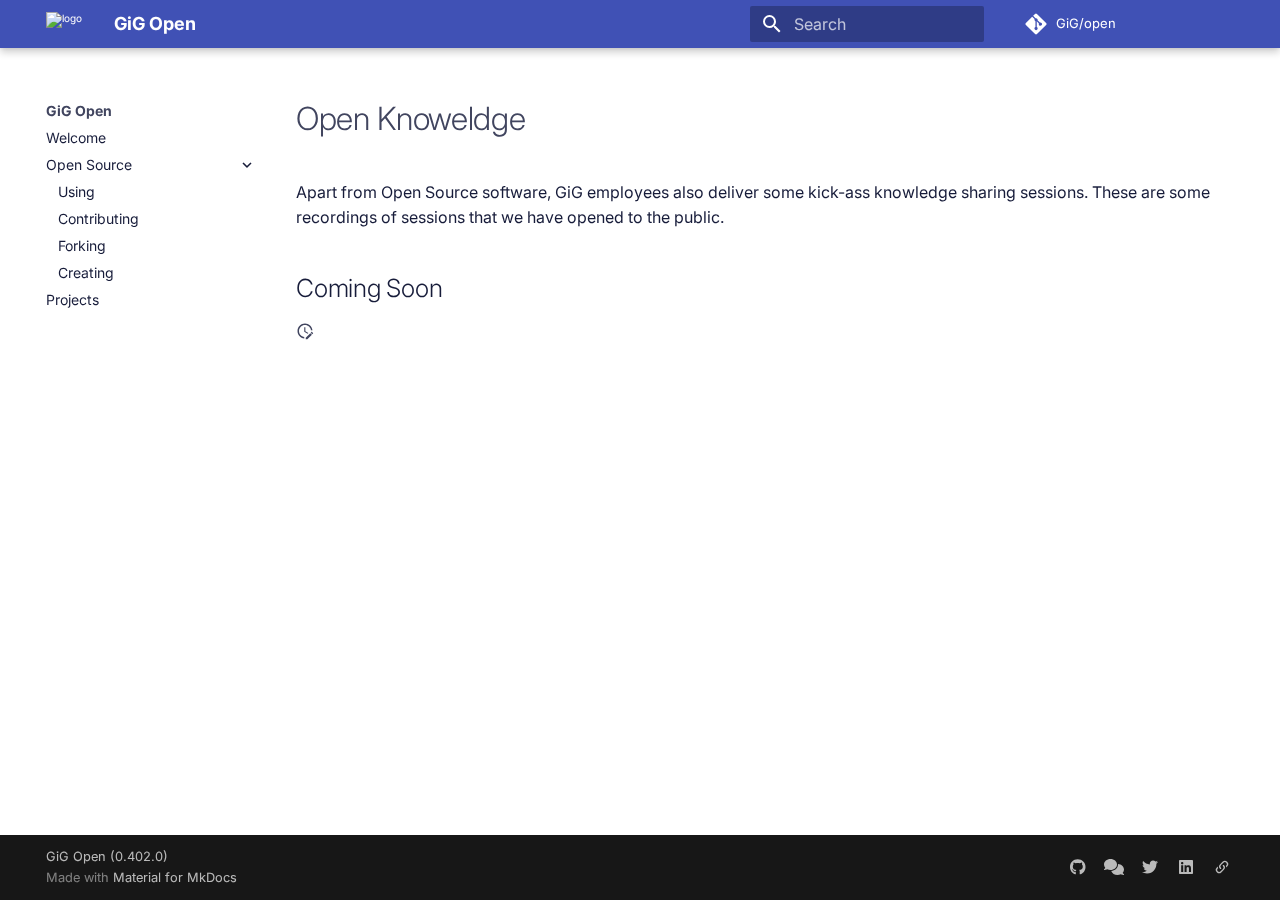
==== commit cdaaf355: "deploy: e9dc7d814092489caca17910db9cb19d5e723370" ====
--- a/open-knowledge/index.html
+++ b/open-knowledge/index.html
@@ -1,6 +1,6 @@
-<!doctype html><html lang=en class=no-js> <head><meta charset=utf-8><meta name=viewport content="width=device-width,initial-scale=1"><link rel=icon href=../assets/images/favicon.png><meta name=generator content="mkdocs-1.6.1, mkdocs-material-9.5.47"><title>Open Knoweldge - GiG Open</title><link rel=stylesheet href=../assets/stylesheets/main.6f8fc17f.min.css><link rel=stylesheet href=../assets/stylesheets/palette.06af60db.min.css><link rel=preconnect href=https://fonts.gstatic.com crossorigin><link rel=stylesheet href="https://fonts.googleapis.com/css?family=Inter:300,300i,400,400i,700,700i%7CRoboto+Mono:400,400i,700,700i&display=fallback"><style>:root{--md-text-font:"Inter";--md-code-font:"Roboto Mono"}</style><link rel=stylesheet href=../css/timeago.css><link rel=stylesheet href=../stylesheets/extra.css><script>__md_scope=new URL("..",location),__md_hash=e=>[...e].reduce(((e,_)=>(e<<5)-e+_.charCodeAt(0)),0),__md_get=(e,_=localStorage,t=__md_scope)=>JSON.parse(_.getItem(t.pathname+"."+e)),__md_set=(e,_,t=localStorage,a=__md_scope)=>{try{t.setItem(a.pathname+"."+e,JSON.stringify(_))}catch(e){}}</script><link rel=apple-touch-icon sizes=180x180 href=../apple-touch-icon.png><link rel=icon type=image/png sizes=32x32 href=../favicon-32x32.png><link rel=icon type=image/png sizes=16x16 href=../favicon-16x16.png><link rel=mask-icon href=../safari-pinned-tab.svg color=#0040ae><meta name=msapplication-TileColor content=#0040ae><meta name=theme-color content=#0040ae><script type=module>
+<!doctype html><html lang=en class=no-js> <head><meta charset=utf-8><meta name=viewport content="width=device-width,initial-scale=1"><link rel=icon href=../assets/images/favicon.png><meta name=generator content="mkdocs-1.6.1, mkdocs-material-9.5.48"><title>Open Knoweldge - GiG Open</title><link rel=stylesheet href=../assets/stylesheets/main.6f8fc17f.min.css><link rel=stylesheet href=../assets/stylesheets/palette.06af60db.min.css><link rel=preconnect href=https://fonts.gstatic.com crossorigin><link rel=stylesheet href="https://fonts.googleapis.com/css?family=Inter:300,300i,400,400i,700,700i%7CRoboto+Mono:400,400i,700,700i&display=fallback"><style>:root{--md-text-font:"Inter";--md-code-font:"Roboto Mono"}</style><link rel=stylesheet href=../css/timeago.css><link rel=stylesheet href=../stylesheets/extra.css><script>__md_scope=new URL("..",location),__md_hash=e=>[...e].reduce(((e,_)=>(e<<5)-e+_.charCodeAt(0)),0),__md_get=(e,_=localStorage,t=__md_scope)=>JSON.parse(_.getItem(t.pathname+"."+e)),__md_set=(e,_,t=localStorage,a=__md_scope)=>{try{t.setItem(a.pathname+"."+e,JSON.stringify(_))}catch(e){}}</script><link rel=apple-touch-icon sizes=180x180 href=../apple-touch-icon.png><link rel=icon type=image/png sizes=32x32 href=../favicon-32x32.png><link rel=icon type=image/png sizes=16x16 href=../favicon-16x16.png><link rel=mask-icon href=../safari-pinned-tab.svg color=#0040ae><meta name=msapplication-TileColor content=#0040ae><meta name=theme-color content=#0040ae><script type=module>
     import 'https://cdn.jsdelivr.net/npm/@pwabuilder/pwaupdate';
 
     const el = document.createElement('pwa-update');
     document.body.appendChild(el);
-</script></head> <body dir=ltr data-md-color-scheme=preference data-md-color-primary=indigo data-md-color-accent=indigo> <input class=md-toggle data-md-toggle=drawer type=checkbox id=__drawer autocomplete=off> <input class=md-toggle data-md-toggle=search type=checkbox id=__search autocomplete=off> <label class=md-overlay for=__drawer></label> <div data-md-component=skip> <a href=#open-knoweldge class=md-skip> Skip to content </a> </div> <div data-md-component=announce> </div> <header class="md-header md-header--shadow" data-md-component=header> <nav class="md-header__inner md-grid" aria-label=Header> <a href=.. title="GiG Open" class="md-header__button md-logo" aria-label="GiG Open" data-md-component=logo> <img src="../assets/images/GiG logo_vector-04.svg" alt=logo> </a> <label class="md-header__button md-icon" for=__drawer> <svg xmlns=http://www.w3.org/2000/svg viewbox="0 0 24 24"><path d="M3 6h18v2H3zm0 5h18v2H3zm0 5h18v2H3z"/></svg> </label> <div class=md-header__title data-md-component=header-title> <div class=md-header__ellipsis> <div class=md-header__topic> <span class=md-ellipsis> GiG Open </span> </div> <div class=md-header__topic data-md-component=header-topic> <span class=md-ellipsis> Open Knoweldge </span> </div> </div> </div> <label class="md-header__button md-icon" for=__search> <svg xmlns=http://www.w3.org/2000/svg viewbox="0 0 24 24"><path d="M9.5 3A6.5 6.5 0 0 1 16 9.5c0 1.61-.59 3.09-1.56 4.23l.27.27h.79l5 5-1.5 1.5-5-5v-.79l-.27-.27A6.52 6.52 0 0 1 9.5 16 6.5 6.5 0 0 1 3 9.5 6.5 6.5 0 0 1 9.5 3m0 2C7 5 5 7 5 9.5S7 14 9.5 14 14 12 14 9.5 12 5 9.5 5"/></svg> </label> <div class=md-search data-md-component=search role=dialog> <label class=md-search__overlay for=__search></label> <div class=md-search__inner role=search> <form class=md-search__form name=search> <input type=text class=md-search__input name=query aria-label=Search placeholder=Search autocapitalize=off autocorrect=off autocomplete=off spellcheck=false data-md-component=search-query required> <label class="md-search__icon md-icon" for=__search> <svg xmlns=http://www.w3.org/2000/svg viewbox="0 0 24 24"><path d="M9.5 3A6.5 6.5 0 0 1 16 9.5c0 1.61-.59 3.09-1.56 4.23l.27.27h.79l5 5-1.5 1.5-5-5v-.79l-.27-.27A6.52 6.52 0 0 1 9.5 16 6.5 6.5 0 0 1 3 9.5 6.5 6.5 0 0 1 9.5 3m0 2C7 5 5 7 5 9.5S7 14 9.5 14 14 12 14 9.5 12 5 9.5 5"/></svg> <svg xmlns=http://www.w3.org/2000/svg viewbox="0 0 24 24"><path d="M20 11v2H8l5.5 5.5-1.42 1.42L4.16 12l7.92-7.92L13.5 5.5 8 11z"/></svg> </label> <nav class=md-search__options aria-label=Search> <button type=reset class="md-search__icon md-icon" title=Clear aria-label=Clear tabindex=-1> <svg xmlns=http://www.w3.org/2000/svg viewbox="0 0 24 24"><path d="M19 6.41 17.59 5 12 10.59 6.41 5 5 6.41 10.59 12 5 17.59 6.41 19 12 13.41 17.59 19 19 17.59 13.41 12z"/></svg> </button> </nav> </form> <div class=md-search__output> <div class=md-search__scrollwrap tabindex=0 data-md-scrollfix> <div class=md-search-result data-md-component=search-result> <div class=md-search-result__meta> Initializing search </div> <ol class=md-search-result__list role=presentation></ol> </div> </div> </div> </div> </div> <div class=md-header__source> <a href=https://github.com/GiG/open title="Go to repository" class=md-source data-md-component=source> <div class="md-source__icon md-icon"> <svg xmlns=http://www.w3.org/2000/svg viewbox="0 0 448 512"><!-- Font Awesome Free 6.7.1 by @fontawesome - https://fontawesome.com License - https://fontawesome.com/license/free (Icons: CC BY 4.0, Fonts: SIL OFL 1.1, Code: MIT License) Copyright 2024 Fonticons, Inc.--><path d="M439.55 236.05 244 40.45a28.87 28.87 0 0 0-40.81 0l-40.66 40.63 51.52 51.52c27.06-9.14 52.68 16.77 43.39 43.68l49.66 49.66c34.23-11.8 61.18 31 35.47 56.69-26.49 26.49-70.21-2.87-56-37.34L240.22 199v121.85c25.3 12.54 22.26 41.85 9.08 55a34.34 34.34 0 0 1-48.55 0c-17.57-17.6-11.07-46.91 11.25-56v-123c-20.8-8.51-24.6-30.74-18.64-45L142.57 101 8.45 235.14a28.86 28.86 0 0 0 0 40.81l195.61 195.6a28.86 28.86 0 0 0 40.8 0l194.69-194.69a28.86 28.86 0 0 0 0-40.81"/></svg> </div> <div class=md-source__repository> GiG/open </div> </a> </div> </nav> </header> <div class=md-container data-md-component=container> <main class=md-main data-md-component=main> <div class="md-main__inner md-grid"> <div class="md-sidebar md-sidebar--primary" data-md-component=sidebar data-md-type=navigation> <div class=md-sidebar__scrollwrap> <div class=md-sidebar__inner> <nav class="md-nav md-nav--primary md-nav--integrated" aria-label=Navigation data-md-level=0> <label class=md-nav__title for=__drawer> <a href=.. title="GiG Open" class="md-nav__button md-logo" aria-label="GiG Open" data-md-component=logo> <img src="../assets/images/GiG logo_vector-04.svg" alt=logo> </a> GiG Open </label> <div class=md-nav__source> <a href=https://github.com/GiG/open title="Go to repository" class=md-source data-md-component=source> <div class="md-source__icon md-icon"> <svg xmlns=http://www.w3.org/2000/svg viewbox="0 0 448 512"><!-- Font Awesome Free 6.7.1 by @fontawesome - https://fontawesome.com License - https://fontawesome.com/license/free (Icons: CC BY 4.0, Fonts: SIL OFL 1.1, Code: MIT License) Copyright 2024 Fonticons, Inc.--><path d="M439.55 236.05 244 40.45a28.87 28.87 0 0 0-40.81 0l-40.66 40.63 51.52 51.52c27.06-9.14 52.68 16.77 43.39 43.68l49.66 49.66c34.23-11.8 61.18 31 35.47 56.69-26.49 26.49-70.21-2.87-56-37.34L240.22 199v121.85c25.3 12.54 22.26 41.85 9.08 55a34.34 34.34 0 0 1-48.55 0c-17.57-17.6-11.07-46.91 11.25-56v-123c-20.8-8.51-24.6-30.74-18.64-45L142.57 101 8.45 235.14a28.86 28.86 0 0 0 0 40.81l195.61 195.6a28.86 28.86 0 0 0 40.8 0l194.69-194.69a28.86 28.86 0 0 0 0-40.81"/></svg> </div> <div class=md-source__repository> GiG/open </div> </a> </div> <ul class=md-nav__list data-md-scrollfix> <li class=md-nav__item> <a href=.. class=md-nav__link> <span class=md-ellipsis> Welcome </span> </a> </li> <li class="md-nav__item md-nav__item--nested"> <input class="md-nav__toggle md-toggle md-toggle--indeterminate" type=checkbox id=__nav_2> <label class=md-nav__link for=__nav_2 id=__nav_2_label tabindex=0> <span class=md-ellipsis> Open Source </span> <span class="md-nav__icon md-icon"></span> </label> <nav class=md-nav data-md-level=1 aria-labelledby=__nav_2_label aria-expanded=false> <label class=md-nav__title for=__nav_2> <span class="md-nav__icon md-icon"></span> Open Source </label> <ul class=md-nav__list data-md-scrollfix> <li class=md-nav__item> <a href=../open-source/using/ class=md-nav__link> <span class=md-ellipsis> Using </span> </a> </li> <li class=md-nav__item> <a href=../open-source/contributing/ class=md-nav__link> <span class=md-ellipsis> Contributing </span> </a> </li> <li class=md-nav__item> <a href=../open-source/forking/ class=md-nav__link> <span class=md-ellipsis> Forking </span> </a> </li> <li class=md-nav__item> <a href=../open-source/creating/ class=md-nav__link> <span class=md-ellipsis> Creating </span> </a> </li> </ul> </nav> </li> <li class=md-nav__item> <a href=../projects/ class=md-nav__link> <span class=md-ellipsis> Projects </span> </a> </li> </ul> </nav> </div> </div> </div> <div class=md-content data-md-component=content> <article class="md-content__inner md-typeset"> <h1 id=open-knoweldge>Open Knoweldge<a class=headerlink href=#open-knoweldge title="Permanent link">&para;</a></h1> <p>Apart from Open Source software, GiG employees also deliver some kick-ass knowledge sharing sessions. These are some recordings of sessions that we have opened to the public.</p> <h2 id=coming-soon>Coming Soon<a class=headerlink href=#coming-soon title="Permanent link">&para;</a></h2> <aside class=md-source-file> <span class=md-source-file__fact> <span class=md-icon title="Last update"> <svg xmlns=http://www.w3.org/2000/svg viewbox="0 0 24 24"><path d="M21 13.1c-.1 0-.3.1-.4.2l-1 1 2.1 2.1 1-1c.2-.2.2-.6 0-.8l-1.3-1.3c-.1-.1-.2-.2-.4-.2m-1.9 1.8-6.1 6V23h2.1l6.1-6.1zM12.5 7v5.2l4 2.4-1 1L11 13V7zM11 21.9c-5.1-.5-9-4.8-9-9.9C2 6.5 6.5 2 12 2c5.3 0 9.6 4.1 10 9.3-.3-.1-.6-.2-1-.2s-.7.1-1 .2C19.6 7.2 16.2 4 12 4c-4.4 0-8 3.6-8 8 0 4.1 3.1 7.5 7.1 7.9l-.1.2z"/></svg> </span> <span class="git-revision-date-localized-plugin git-revision-date-localized-plugin-timeago"><span class=timeago datetime=2020-06-16T09:09:07+00:00 locale=en></span></span><span class="git-revision-date-localized-plugin git-revision-date-localized-plugin-iso_date">2020-06-16</span> </span> </aside> </article> </div> <script>var target=document.getElementById(location.hash.slice(1));target&&target.name&&(target.checked=target.name.startsWith("__tabbed_"))</script> </div> </main> <footer class=md-footer> <div class="md-footer-meta md-typeset"> <div class="md-footer-meta__inner md-grid"> <div class=md-copyright> <div class=md-copyright__highlight> GiG Open (0.401.0) </div> Made with <a href=https://squidfunk.github.io/mkdocs-material/ target=_blank rel=noopener> Material for MkDocs </a> </div> <div class=md-social> <a href=https://github.com/GiG target=_blank rel=noopener title=github.com class=md-social__link> <svg xmlns=http://www.w3.org/2000/svg viewbox="0 0 496 512"><!-- Font Awesome Free 6.7.1 by @fontawesome - https://fontawesome.com License - https://fontawesome.com/license/free (Icons: CC BY 4.0, Fonts: SIL OFL 1.1, Code: MIT License) Copyright 2024 Fonticons, Inc.--><path d="M165.9 397.4c0 2-2.3 3.6-5.2 3.6-3.3.3-5.6-1.3-5.6-3.6 0-2 2.3-3.6 5.2-3.6 3-.3 5.6 1.3 5.6 3.6m-31.1-4.5c-.7 2 1.3 4.3 4.3 4.9 2.6 1 5.6 0 6.2-2s-1.3-4.3-4.3-5.2c-2.6-.7-5.5.3-6.2 2.3m44.2-1.7c-2.9.7-4.9 2.6-4.6 4.9.3 2 2.9 3.3 5.9 2.6 2.9-.7 4.9-2.6 4.6-4.6-.3-1.9-3-3.2-5.9-2.9M244.8 8C106.1 8 0 113.3 0 252c0 110.9 69.8 205.8 169.5 239.2 12.8 2.3 17.3-5.6 17.3-12.1 0-6.2-.3-40.4-.3-61.4 0 0-70 15-84.7-29.8 0 0-11.4-29.1-27.8-36.6 0 0-22.9-15.7 1.6-15.4 0 0 24.9 2 38.6 25.8 21.9 38.6 58.6 27.5 72.9 20.9 2.3-16 8.8-27.1 16-33.7-55.9-6.2-112.3-14.3-112.3-110.5 0-27.5 7.6-41.3 23.6-58.9-2.6-6.5-11.1-33.3 2.6-67.9 20.9-6.5 69 27 69 27 20-5.6 41.5-8.5 62.8-8.5s42.8 2.9 62.8 8.5c0 0 48.1-33.6 69-27 13.7 34.7 5.2 61.4 2.6 67.9 16 17.7 25.8 31.5 25.8 58.9 0 96.5-58.9 104.2-114.8 110.5 9.2 7.9 17 22.9 17 46.4 0 33.7-.3 75.4-.3 83.6 0 6.5 4.6 14.4 17.3 12.1C428.2 457.8 496 362.9 496 252 496 113.3 383.5 8 244.8 8M97.2 352.9c-1.3 1-1 3.3.7 5.2 1.6 1.6 3.9 2.3 5.2 1 1.3-1 1-3.3-.7-5.2-1.6-1.6-3.9-2.3-5.2-1m-10.8-8.1c-.7 1.3.3 2.9 2.3 3.9 1.6 1 3.6.7 4.3-.7.7-1.3-.3-2.9-2.3-3.9-2-.6-3.6-.3-4.3.7m32.4 35.6c-1.6 1.3-1 4.3 1.3 6.2 2.3 2.3 5.2 2.6 6.5 1 1.3-1.3.7-4.3-1.3-6.2-2.2-2.3-5.2-2.6-6.5-1m-11.4-14.7c-1.6 1-1.6 3.6 0 5.9s4.3 3.3 5.6 2.3c1.6-1.3 1.6-3.9 0-6.2-1.4-2.3-4-3.3-5.6-2"/></svg> </a> <a href=https://github.com/GiG/open/discussions target=_blank rel=noopener title=github.com class=md-social__link> <svg xmlns=http://www.w3.org/2000/svg viewbox="0 0 640 512"><!-- Font Awesome Free 6.7.1 by @fontawesome - https://fontawesome.com License - https://fontawesome.com/license/free (Icons: CC BY 4.0, Fonts: SIL OFL 1.1, Code: MIT License) Copyright 2024 Fonticons, Inc.--><path d="M208 352c114.9 0 208-78.8 208-176S322.9 0 208 0 0 78.8 0 176c0 38.6 14.7 74.3 39.6 103.4-3.5 9.4-8.7 17.7-14.2 24.7-4.8 6.2-9.7 11-13.3 14.3-1.8 1.6-3.3 2.9-4.3 3.7-.5.4-.9.7-1.1.8l-.2.2C1 327.2-1.4 334.4.8 340.9S9.1 352 16 352c21.8 0 43.8-5.6 62.1-12.5 9.2-3.5 17.8-7.4 25.2-11.4C134.1 343.3 169.8 352 208 352m240-176c0 112.3-99.1 196.9-216.5 207 24.3 74.4 104.9 129 200.5 129 38.2 0 73.9-8.7 104.7-23.9 7.5 4 16 7.9 25.2 11.4 18.3 6.9 40.3 12.5 62.1 12.5 6.9 0 13.1-4.5 15.2-11.1s-.2-13.8-5.8-17.9l-.2-.2c-.2-.2-.6-.4-1.1-.8-1-.8-2.5-2-4.3-3.7-3.6-3.3-8.5-8.1-13.3-14.3-5.5-7-10.7-15.4-14.2-24.7 24.9-29 39.6-64.7 39.6-103.4 0-92.8-84.9-168.9-192.6-175.5.4 5.1.6 10.3.6 15.5z"/></svg> </a> <a href=https://twitter.com/GIG_online target=_blank rel=noopener title=twitter.com class=md-social__link> <svg xmlns=http://www.w3.org/2000/svg viewbox="0 0 512 512"><!-- Font Awesome Free 6.7.1 by @fontawesome - https://fontawesome.com License - https://fontawesome.com/license/free (Icons: CC BY 4.0, Fonts: SIL OFL 1.1, Code: MIT License) Copyright 2024 Fonticons, Inc.--><path d="M459.37 151.716c.325 4.548.325 9.097.325 13.645 0 138.72-105.583 298.558-298.558 298.558-59.452 0-114.68-17.219-161.137-47.106 8.447.974 16.568 1.299 25.34 1.299 49.055 0 94.213-16.568 130.274-44.832-46.132-.975-84.792-31.188-98.112-72.772 6.498.974 12.995 1.624 19.818 1.624 9.421 0 18.843-1.3 27.614-3.573-48.081-9.747-84.143-51.98-84.143-102.985v-1.299c13.969 7.797 30.214 12.67 47.431 13.319-28.264-18.843-46.781-51.005-46.781-87.391 0-19.492 5.197-37.36 14.294-52.954 51.655 63.675 129.3 105.258 216.365 109.807-1.624-7.797-2.599-15.918-2.599-24.04 0-57.828 46.782-104.934 104.934-104.934 30.213 0 57.502 12.67 76.67 33.137 23.715-4.548 46.456-13.32 66.599-25.34-7.798 24.366-24.366 44.833-46.132 57.827 21.117-2.273 41.584-8.122 60.426-16.243-14.292 20.791-32.161 39.308-52.628 54.253"/></svg> </a> <a href=https://linkedin.com/company/gig-gaming-innovation-group/ target=_blank rel=noopener title=linkedin.com class=md-social__link> <svg xmlns=http://www.w3.org/2000/svg viewbox="0 0 448 512"><!-- Font Awesome Free 6.7.1 by @fontawesome - https://fontawesome.com License - https://fontawesome.com/license/free (Icons: CC BY 4.0, Fonts: SIL OFL 1.1, Code: MIT License) Copyright 2024 Fonticons, Inc.--><path d="M416 32H31.9C14.3 32 0 46.5 0 64.3v383.4C0 465.5 14.3 480 31.9 480H416c17.6 0 32-14.5 32-32.3V64.3c0-17.8-14.4-32.3-32-32.3M135.4 416H69V202.2h66.5V416zm-33.2-243c-21.3 0-38.5-17.3-38.5-38.5S80.9 96 102.2 96c21.2 0 38.5 17.3 38.5 38.5 0 21.3-17.2 38.5-38.5 38.5m282.1 243h-66.4V312c0-24.8-.5-56.7-34.5-56.7-34.6 0-39.9 27-39.9 54.9V416h-66.4V202.2h63.7v29.2h.9c8.9-16.8 30.6-34.5 62.9-34.5 67.2 0 79.7 44.3 79.7 101.9z"/></svg> </a> <a href=https://gig.com target=_blank rel=noopener title=gig.com class=md-social__link> <svg xmlns=http://www.w3.org/2000/svg viewbox="0 0 24 24"><path d="M10.59 13.41c.41.39.41 1.03 0 1.42-.39.39-1.03.39-1.42 0a5.003 5.003 0 0 1 0-7.07l3.54-3.54a5.003 5.003 0 0 1 7.07 0 5.003 5.003 0 0 1 0 7.07l-1.49 1.49c.01-.82-.12-1.64-.4-2.42l.47-.48a2.98 2.98 0 0 0 0-4.24 2.98 2.98 0 0 0-4.24 0l-3.53 3.53a2.98 2.98 0 0 0 0 4.24m2.82-4.24c.39-.39 1.03-.39 1.42 0a5.003 5.003 0 0 1 0 7.07l-3.54 3.54a5.003 5.003 0 0 1-7.07 0 5.003 5.003 0 0 1 0-7.07l1.49-1.49c-.01.82.12 1.64.4 2.43l-.47.47a2.98 2.98 0 0 0 0 4.24 2.98 2.98 0 0 0 4.24 0l3.53-3.53a2.98 2.98 0 0 0 0-4.24.973.973 0 0 1 0-1.42"/></svg> </a> </div> </div> </div> </footer> </div> <div class=md-dialog data-md-component=dialog> <div class="md-dialog__inner md-typeset"></div> </div> <script id=__config type=application/json>{"base": "..", "features": ["navigation.instant", "navigation.expand", "toc.integrate"], "search": "../assets/javascripts/workers/search.6ce7567c.min.js", "translations": {"clipboard.copied": "Copied to clipboard", "clipboard.copy": "Copy to clipboard", "search.result.more.one": "1 more on this page", "search.result.more.other": "# more on this page", "search.result.none": "No matching documents", "search.result.one": "1 matching document", "search.result.other": "# matching documents", "search.result.placeholder": "Type to start searching", "search.result.term.missing": "Missing", "select.version": "Select version"}}</script> <script src=../assets/javascripts/bundle.83f73b43.min.js></script> <script src=../js/timeago.min.js></script> <script src=../js/timeago_mkdocs_material.js></script> </body> </html>+</script></head> <body dir=ltr data-md-color-scheme=preference data-md-color-primary=indigo data-md-color-accent=indigo> <input class=md-toggle data-md-toggle=drawer type=checkbox id=__drawer autocomplete=off> <input class=md-toggle data-md-toggle=search type=checkbox id=__search autocomplete=off> <label class=md-overlay for=__drawer></label> <div data-md-component=skip> <a href=#open-knoweldge class=md-skip> Skip to content </a> </div> <div data-md-component=announce> </div> <header class="md-header md-header--shadow" data-md-component=header> <nav class="md-header__inner md-grid" aria-label=Header> <a href=.. title="GiG Open" class="md-header__button md-logo" aria-label="GiG Open" data-md-component=logo> <img src="../assets/images/GiG logo_vector-04.svg" alt=logo> </a> <label class="md-header__button md-icon" for=__drawer> <svg xmlns=http://www.w3.org/2000/svg viewbox="0 0 24 24"><path d="M3 6h18v2H3zm0 5h18v2H3zm0 5h18v2H3z"/></svg> </label> <div class=md-header__title data-md-component=header-title> <div class=md-header__ellipsis> <div class=md-header__topic> <span class=md-ellipsis> GiG Open </span> </div> <div class=md-header__topic data-md-component=header-topic> <span class=md-ellipsis> Open Knoweldge </span> </div> </div> </div> <label class="md-header__button md-icon" for=__search> <svg xmlns=http://www.w3.org/2000/svg viewbox="0 0 24 24"><path d="M9.5 3A6.5 6.5 0 0 1 16 9.5c0 1.61-.59 3.09-1.56 4.23l.27.27h.79l5 5-1.5 1.5-5-5v-.79l-.27-.27A6.52 6.52 0 0 1 9.5 16 6.5 6.5 0 0 1 3 9.5 6.5 6.5 0 0 1 9.5 3m0 2C7 5 5 7 5 9.5S7 14 9.5 14 14 12 14 9.5 12 5 9.5 5"/></svg> </label> <div class=md-search data-md-component=search role=dialog> <label class=md-search__overlay for=__search></label> <div class=md-search__inner role=search> <form class=md-search__form name=search> <input type=text class=md-search__input name=query aria-label=Search placeholder=Search autocapitalize=off autocorrect=off autocomplete=off spellcheck=false data-md-component=search-query required> <label class="md-search__icon md-icon" for=__search> <svg xmlns=http://www.w3.org/2000/svg viewbox="0 0 24 24"><path d="M9.5 3A6.5 6.5 0 0 1 16 9.5c0 1.61-.59 3.09-1.56 4.23l.27.27h.79l5 5-1.5 1.5-5-5v-.79l-.27-.27A6.52 6.52 0 0 1 9.5 16 6.5 6.5 0 0 1 3 9.5 6.5 6.5 0 0 1 9.5 3m0 2C7 5 5 7 5 9.5S7 14 9.5 14 14 12 14 9.5 12 5 9.5 5"/></svg> <svg xmlns=http://www.w3.org/2000/svg viewbox="0 0 24 24"><path d="M20 11v2H8l5.5 5.5-1.42 1.42L4.16 12l7.92-7.92L13.5 5.5 8 11z"/></svg> </label> <nav class=md-search__options aria-label=Search> <button type=reset class="md-search__icon md-icon" title=Clear aria-label=Clear tabindex=-1> <svg xmlns=http://www.w3.org/2000/svg viewbox="0 0 24 24"><path d="M19 6.41 17.59 5 12 10.59 6.41 5 5 6.41 10.59 12 5 17.59 6.41 19 12 13.41 17.59 19 19 17.59 13.41 12z"/></svg> </button> </nav> </form> <div class=md-search__output> <div class=md-search__scrollwrap tabindex=0 data-md-scrollfix> <div class=md-search-result data-md-component=search-result> <div class=md-search-result__meta> Initializing search </div> <ol class=md-search-result__list role=presentation></ol> </div> </div> </div> </div> </div> <div class=md-header__source> <a href=https://github.com/GiG/open title="Go to repository" class=md-source data-md-component=source> <div class="md-source__icon md-icon"> <svg xmlns=http://www.w3.org/2000/svg viewbox="0 0 448 512"><!-- Font Awesome Free 6.7.1 by @fontawesome - https://fontawesome.com License - https://fontawesome.com/license/free (Icons: CC BY 4.0, Fonts: SIL OFL 1.1, Code: MIT License) Copyright 2024 Fonticons, Inc.--><path d="M439.55 236.05 244 40.45a28.87 28.87 0 0 0-40.81 0l-40.66 40.63 51.52 51.52c27.06-9.14 52.68 16.77 43.39 43.68l49.66 49.66c34.23-11.8 61.18 31 35.47 56.69-26.49 26.49-70.21-2.87-56-37.34L240.22 199v121.85c25.3 12.54 22.26 41.85 9.08 55a34.34 34.34 0 0 1-48.55 0c-17.57-17.6-11.07-46.91 11.25-56v-123c-20.8-8.51-24.6-30.74-18.64-45L142.57 101 8.45 235.14a28.86 28.86 0 0 0 0 40.81l195.61 195.6a28.86 28.86 0 0 0 40.8 0l194.69-194.69a28.86 28.86 0 0 0 0-40.81"/></svg> </div> <div class=md-source__repository> GiG/open </div> </a> </div> </nav> </header> <div class=md-container data-md-component=container> <main class=md-main data-md-component=main> <div class="md-main__inner md-grid"> <div class="md-sidebar md-sidebar--primary" data-md-component=sidebar data-md-type=navigation> <div class=md-sidebar__scrollwrap> <div class=md-sidebar__inner> <nav class="md-nav md-nav--primary md-nav--integrated" aria-label=Navigation data-md-level=0> <label class=md-nav__title for=__drawer> <a href=.. title="GiG Open" class="md-nav__button md-logo" aria-label="GiG Open" data-md-component=logo> <img src="../assets/images/GiG logo_vector-04.svg" alt=logo> </a> GiG Open </label> <div class=md-nav__source> <a href=https://github.com/GiG/open title="Go to repository" class=md-source data-md-component=source> <div class="md-source__icon md-icon"> <svg xmlns=http://www.w3.org/2000/svg viewbox="0 0 448 512"><!-- Font Awesome Free 6.7.1 by @fontawesome - https://fontawesome.com License - https://fontawesome.com/license/free (Icons: CC BY 4.0, Fonts: SIL OFL 1.1, Code: MIT License) Copyright 2024 Fonticons, Inc.--><path d="M439.55 236.05 244 40.45a28.87 28.87 0 0 0-40.81 0l-40.66 40.63 51.52 51.52c27.06-9.14 52.68 16.77 43.39 43.68l49.66 49.66c34.23-11.8 61.18 31 35.47 56.69-26.49 26.49-70.21-2.87-56-37.34L240.22 199v121.85c25.3 12.54 22.26 41.85 9.08 55a34.34 34.34 0 0 1-48.55 0c-17.57-17.6-11.07-46.91 11.25-56v-123c-20.8-8.51-24.6-30.74-18.64-45L142.57 101 8.45 235.14a28.86 28.86 0 0 0 0 40.81l195.61 195.6a28.86 28.86 0 0 0 40.8 0l194.69-194.69a28.86 28.86 0 0 0 0-40.81"/></svg> </div> <div class=md-source__repository> GiG/open </div> </a> </div> <ul class=md-nav__list data-md-scrollfix> <li class=md-nav__item> <a href=.. class=md-nav__link> <span class=md-ellipsis> Welcome </span> </a> </li> <li class="md-nav__item md-nav__item--nested"> <input class="md-nav__toggle md-toggle md-toggle--indeterminate" type=checkbox id=__nav_2> <label class=md-nav__link for=__nav_2 id=__nav_2_label tabindex=0> <span class=md-ellipsis> Open Source </span> <span class="md-nav__icon md-icon"></span> </label> <nav class=md-nav data-md-level=1 aria-labelledby=__nav_2_label aria-expanded=false> <label class=md-nav__title for=__nav_2> <span class="md-nav__icon md-icon"></span> Open Source </label> <ul class=md-nav__list data-md-scrollfix> <li class=md-nav__item> <a href=../open-source/using/ class=md-nav__link> <span class=md-ellipsis> Using </span> </a> </li> <li class=md-nav__item> <a href=../open-source/contributing/ class=md-nav__link> <span class=md-ellipsis> Contributing </span> </a> </li> <li class=md-nav__item> <a href=../open-source/forking/ class=md-nav__link> <span class=md-ellipsis> Forking </span> </a> </li> <li class=md-nav__item> <a href=../open-source/creating/ class=md-nav__link> <span class=md-ellipsis> Creating </span> </a> </li> </ul> </nav> </li> <li class=md-nav__item> <a href=../projects/ class=md-nav__link> <span class=md-ellipsis> Projects </span> </a> </li> </ul> </nav> </div> </div> </div> <div class=md-content data-md-component=content> <article class="md-content__inner md-typeset"> <h1 id=open-knoweldge>Open Knoweldge<a class=headerlink href=#open-knoweldge title="Permanent link">&para;</a></h1> <p>Apart from Open Source software, GiG employees also deliver some kick-ass knowledge sharing sessions. These are some recordings of sessions that we have opened to the public.</p> <h2 id=coming-soon>Coming Soon<a class=headerlink href=#coming-soon title="Permanent link">&para;</a></h2> <aside class=md-source-file> <span class=md-source-file__fact> <span class=md-icon title="Last update"> <svg xmlns=http://www.w3.org/2000/svg viewbox="0 0 24 24"><path d="M21 13.1c-.1 0-.3.1-.4.2l-1 1 2.1 2.1 1-1c.2-.2.2-.6 0-.8l-1.3-1.3c-.1-.1-.2-.2-.4-.2m-1.9 1.8-6.1 6V23h2.1l6.1-6.1zM12.5 7v5.2l4 2.4-1 1L11 13V7zM11 21.9c-5.1-.5-9-4.8-9-9.9C2 6.5 6.5 2 12 2c5.3 0 9.6 4.1 10 9.3-.3-.1-.6-.2-1-.2s-.7.1-1 .2C19.6 7.2 16.2 4 12 4c-4.4 0-8 3.6-8 8 0 4.1 3.1 7.5 7.1 7.9l-.1.2z"/></svg> </span> <span class="git-revision-date-localized-plugin git-revision-date-localized-plugin-timeago"><span class=timeago datetime=2020-06-16T09:09:07+00:00 locale=en></span></span><span class="git-revision-date-localized-plugin git-revision-date-localized-plugin-iso_date">2020-06-16</span> </span> </aside> </article> </div> <script>var target=document.getElementById(location.hash.slice(1));target&&target.name&&(target.checked=target.name.startsWith("__tabbed_"))</script> </div> </main> <footer class=md-footer> <div class="md-footer-meta md-typeset"> <div class="md-footer-meta__inner md-grid"> <div class=md-copyright> <div class=md-copyright__highlight> GiG Open (0.402.0) </div> Made with <a href=https://squidfunk.github.io/mkdocs-material/ target=_blank rel=noopener> Material for MkDocs </a> </div> <div class=md-social> <a href=https://github.com/GiG target=_blank rel=noopener title=github.com class=md-social__link> <svg xmlns=http://www.w3.org/2000/svg viewbox="0 0 496 512"><!-- Font Awesome Free 6.7.1 by @fontawesome - https://fontawesome.com License - https://fontawesome.com/license/free (Icons: CC BY 4.0, Fonts: SIL OFL 1.1, Code: MIT License) Copyright 2024 Fonticons, Inc.--><path d="M165.9 397.4c0 2-2.3 3.6-5.2 3.6-3.3.3-5.6-1.3-5.6-3.6 0-2 2.3-3.6 5.2-3.6 3-.3 5.6 1.3 5.6 3.6m-31.1-4.5c-.7 2 1.3 4.3 4.3 4.9 2.6 1 5.6 0 6.2-2s-1.3-4.3-4.3-5.2c-2.6-.7-5.5.3-6.2 2.3m44.2-1.7c-2.9.7-4.9 2.6-4.6 4.9.3 2 2.9 3.3 5.9 2.6 2.9-.7 4.9-2.6 4.6-4.6-.3-1.9-3-3.2-5.9-2.9M244.8 8C106.1 8 0 113.3 0 252c0 110.9 69.8 205.8 169.5 239.2 12.8 2.3 17.3-5.6 17.3-12.1 0-6.2-.3-40.4-.3-61.4 0 0-70 15-84.7-29.8 0 0-11.4-29.1-27.8-36.6 0 0-22.9-15.7 1.6-15.4 0 0 24.9 2 38.6 25.8 21.9 38.6 58.6 27.5 72.9 20.9 2.3-16 8.8-27.1 16-33.7-55.9-6.2-112.3-14.3-112.3-110.5 0-27.5 7.6-41.3 23.6-58.9-2.6-6.5-11.1-33.3 2.6-67.9 20.9-6.5 69 27 69 27 20-5.6 41.5-8.5 62.8-8.5s42.8 2.9 62.8 8.5c0 0 48.1-33.6 69-27 13.7 34.7 5.2 61.4 2.6 67.9 16 17.7 25.8 31.5 25.8 58.9 0 96.5-58.9 104.2-114.8 110.5 9.2 7.9 17 22.9 17 46.4 0 33.7-.3 75.4-.3 83.6 0 6.5 4.6 14.4 17.3 12.1C428.2 457.8 496 362.9 496 252 496 113.3 383.5 8 244.8 8M97.2 352.9c-1.3 1-1 3.3.7 5.2 1.6 1.6 3.9 2.3 5.2 1 1.3-1 1-3.3-.7-5.2-1.6-1.6-3.9-2.3-5.2-1m-10.8-8.1c-.7 1.3.3 2.9 2.3 3.9 1.6 1 3.6.7 4.3-.7.7-1.3-.3-2.9-2.3-3.9-2-.6-3.6-.3-4.3.7m32.4 35.6c-1.6 1.3-1 4.3 1.3 6.2 2.3 2.3 5.2 2.6 6.5 1 1.3-1.3.7-4.3-1.3-6.2-2.2-2.3-5.2-2.6-6.5-1m-11.4-14.7c-1.6 1-1.6 3.6 0 5.9s4.3 3.3 5.6 2.3c1.6-1.3 1.6-3.9 0-6.2-1.4-2.3-4-3.3-5.6-2"/></svg> </a> <a href=https://github.com/GiG/open/discussions target=_blank rel=noopener title=github.com class=md-social__link> <svg xmlns=http://www.w3.org/2000/svg viewbox="0 0 640 512"><!-- Font Awesome Free 6.7.1 by @fontawesome - https://fontawesome.com License - https://fontawesome.com/license/free (Icons: CC BY 4.0, Fonts: SIL OFL 1.1, Code: MIT License) Copyright 2024 Fonticons, Inc.--><path d="M208 352c114.9 0 208-78.8 208-176S322.9 0 208 0 0 78.8 0 176c0 38.6 14.7 74.3 39.6 103.4-3.5 9.4-8.7 17.7-14.2 24.7-4.8 6.2-9.7 11-13.3 14.3-1.8 1.6-3.3 2.9-4.3 3.7-.5.4-.9.7-1.1.8l-.2.2C1 327.2-1.4 334.4.8 340.9S9.1 352 16 352c21.8 0 43.8-5.6 62.1-12.5 9.2-3.5 17.8-7.4 25.2-11.4C134.1 343.3 169.8 352 208 352m240-176c0 112.3-99.1 196.9-216.5 207 24.3 74.4 104.9 129 200.5 129 38.2 0 73.9-8.7 104.7-23.9 7.5 4 16 7.9 25.2 11.4 18.3 6.9 40.3 12.5 62.1 12.5 6.9 0 13.1-4.5 15.2-11.1s-.2-13.8-5.8-17.9l-.2-.2c-.2-.2-.6-.4-1.1-.8-1-.8-2.5-2-4.3-3.7-3.6-3.3-8.5-8.1-13.3-14.3-5.5-7-10.7-15.4-14.2-24.7 24.9-29 39.6-64.7 39.6-103.4 0-92.8-84.9-168.9-192.6-175.5.4 5.1.6 10.3.6 15.5z"/></svg> </a> <a href=https://twitter.com/GIG_online target=_blank rel=noopener title=twitter.com class=md-social__link> <svg xmlns=http://www.w3.org/2000/svg viewbox="0 0 512 512"><!-- Font Awesome Free 6.7.1 by @fontawesome - https://fontawesome.com License - https://fontawesome.com/license/free (Icons: CC BY 4.0, Fonts: SIL OFL 1.1, Code: MIT License) Copyright 2024 Fonticons, Inc.--><path d="M459.37 151.716c.325 4.548.325 9.097.325 13.645 0 138.72-105.583 298.558-298.558 298.558-59.452 0-114.68-17.219-161.137-47.106 8.447.974 16.568 1.299 25.34 1.299 49.055 0 94.213-16.568 130.274-44.832-46.132-.975-84.792-31.188-98.112-72.772 6.498.974 12.995 1.624 19.818 1.624 9.421 0 18.843-1.3 27.614-3.573-48.081-9.747-84.143-51.98-84.143-102.985v-1.299c13.969 7.797 30.214 12.67 47.431 13.319-28.264-18.843-46.781-51.005-46.781-87.391 0-19.492 5.197-37.36 14.294-52.954 51.655 63.675 129.3 105.258 216.365 109.807-1.624-7.797-2.599-15.918-2.599-24.04 0-57.828 46.782-104.934 104.934-104.934 30.213 0 57.502 12.67 76.67 33.137 23.715-4.548 46.456-13.32 66.599-25.34-7.798 24.366-24.366 44.833-46.132 57.827 21.117-2.273 41.584-8.122 60.426-16.243-14.292 20.791-32.161 39.308-52.628 54.253"/></svg> </a> <a href=https://linkedin.com/company/gig-gaming-innovation-group/ target=_blank rel=noopener title=linkedin.com class=md-social__link> <svg xmlns=http://www.w3.org/2000/svg viewbox="0 0 448 512"><!-- Font Awesome Free 6.7.1 by @fontawesome - https://fontawesome.com License - https://fontawesome.com/license/free (Icons: CC BY 4.0, Fonts: SIL OFL 1.1, Code: MIT License) Copyright 2024 Fonticons, Inc.--><path d="M416 32H31.9C14.3 32 0 46.5 0 64.3v383.4C0 465.5 14.3 480 31.9 480H416c17.6 0 32-14.5 32-32.3V64.3c0-17.8-14.4-32.3-32-32.3M135.4 416H69V202.2h66.5V416zm-33.2-243c-21.3 0-38.5-17.3-38.5-38.5S80.9 96 102.2 96c21.2 0 38.5 17.3 38.5 38.5 0 21.3-17.2 38.5-38.5 38.5m282.1 243h-66.4V312c0-24.8-.5-56.7-34.5-56.7-34.6 0-39.9 27-39.9 54.9V416h-66.4V202.2h63.7v29.2h.9c8.9-16.8 30.6-34.5 62.9-34.5 67.2 0 79.7 44.3 79.7 101.9z"/></svg> </a> <a href=https://gig.com target=_blank rel=noopener title=gig.com class=md-social__link> <svg xmlns=http://www.w3.org/2000/svg viewbox="0 0 24 24"><path d="M10.59 13.41c.41.39.41 1.03 0 1.42-.39.39-1.03.39-1.42 0a5.003 5.003 0 0 1 0-7.07l3.54-3.54a5.003 5.003 0 0 1 7.07 0 5.003 5.003 0 0 1 0 7.07l-1.49 1.49c.01-.82-.12-1.64-.4-2.42l.47-.48a2.98 2.98 0 0 0 0-4.24 2.98 2.98 0 0 0-4.24 0l-3.53 3.53a2.98 2.98 0 0 0 0 4.24m2.82-4.24c.39-.39 1.03-.39 1.42 0a5.003 5.003 0 0 1 0 7.07l-3.54 3.54a5.003 5.003 0 0 1-7.07 0 5.003 5.003 0 0 1 0-7.07l1.49-1.49c-.01.82.12 1.64.4 2.43l-.47.47a2.98 2.98 0 0 0 0 4.24 2.98 2.98 0 0 0 4.24 0l3.53-3.53a2.98 2.98 0 0 0 0-4.24.973.973 0 0 1 0-1.42"/></svg> </a> </div> </div> </div> </footer> </div> <div class=md-dialog data-md-component=dialog> <div class="md-dialog__inner md-typeset"></div> </div> <script id=__config type=application/json>{"base": "..", "features": ["navigation.instant", "navigation.expand", "toc.integrate"], "search": "../assets/javascripts/workers/search.6ce7567c.min.js", "translations": {"clipboard.copied": "Copied to clipboard", "clipboard.copy": "Copy to clipboard", "search.result.more.one": "1 more on this page", "search.result.more.other": "# more on this page", "search.result.none": "No matching documents", "search.result.one": "1 matching document", "search.result.other": "# matching documents", "search.result.placeholder": "Type to start searching", "search.result.term.missing": "Missing", "select.version": "Select version"}}</script> <script src=../assets/javascripts/bundle.83f73b43.min.js></script> <script src=../js/timeago.min.js></script> <script src=../js/timeago_mkdocs_material.js></script> </body> </html>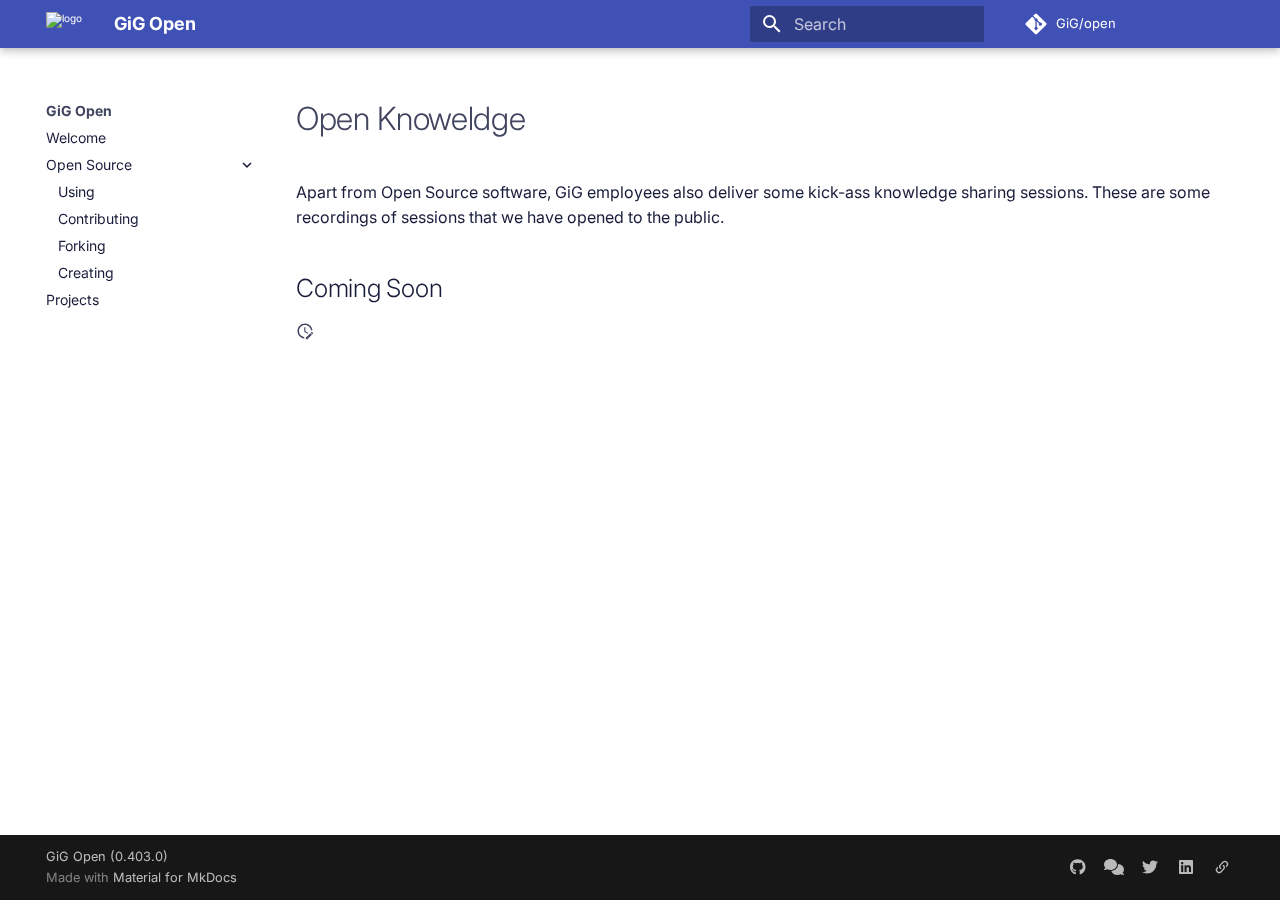
==== commit 878928ed: "deploy: 6d1ef20cbc5e4c5106c67e171a07ad7900d377c4" ====
--- a/open-knowledge/index.html
+++ b/open-knowledge/index.html
@@ -3,4 +3,4 @@
 
     const el = document.createElement('pwa-update');
     document.body.appendChild(el);
-</script></head> <body dir=ltr data-md-color-scheme=preference data-md-color-primary=indigo data-md-color-accent=indigo> <input class=md-toggle data-md-toggle=drawer type=checkbox id=__drawer autocomplete=off> <input class=md-toggle data-md-toggle=search type=checkbox id=__search autocomplete=off> <label class=md-overlay for=__drawer></label> <div data-md-component=skip> <a href=#open-knoweldge class=md-skip> Skip to content </a> </div> <div data-md-component=announce> </div> <header class="md-header md-header--shadow" data-md-component=header> <nav class="md-header__inner md-grid" aria-label=Header> <a href=.. title="GiG Open" class="md-header__button md-logo" aria-label="GiG Open" data-md-component=logo> <img src="../assets/images/GiG logo_vector-04.svg" alt=logo> </a> <label class="md-header__button md-icon" for=__drawer> <svg xmlns=http://www.w3.org/2000/svg viewbox="0 0 24 24"><path d="M3 6h18v2H3zm0 5h18v2H3zm0 5h18v2H3z"/></svg> </label> <div class=md-header__title data-md-component=header-title> <div class=md-header__ellipsis> <div class=md-header__topic> <span class=md-ellipsis> GiG Open </span> </div> <div class=md-header__topic data-md-component=header-topic> <span class=md-ellipsis> Open Knoweldge </span> </div> </div> </div> <label class="md-header__button md-icon" for=__search> <svg xmlns=http://www.w3.org/2000/svg viewbox="0 0 24 24"><path d="M9.5 3A6.5 6.5 0 0 1 16 9.5c0 1.61-.59 3.09-1.56 4.23l.27.27h.79l5 5-1.5 1.5-5-5v-.79l-.27-.27A6.52 6.52 0 0 1 9.5 16 6.5 6.5 0 0 1 3 9.5 6.5 6.5 0 0 1 9.5 3m0 2C7 5 5 7 5 9.5S7 14 9.5 14 14 12 14 9.5 12 5 9.5 5"/></svg> </label> <div class=md-search data-md-component=search role=dialog> <label class=md-search__overlay for=__search></label> <div class=md-search__inner role=search> <form class=md-search__form name=search> <input type=text class=md-search__input name=query aria-label=Search placeholder=Search autocapitalize=off autocorrect=off autocomplete=off spellcheck=false data-md-component=search-query required> <label class="md-search__icon md-icon" for=__search> <svg xmlns=http://www.w3.org/2000/svg viewbox="0 0 24 24"><path d="M9.5 3A6.5 6.5 0 0 1 16 9.5c0 1.61-.59 3.09-1.56 4.23l.27.27h.79l5 5-1.5 1.5-5-5v-.79l-.27-.27A6.52 6.52 0 0 1 9.5 16 6.5 6.5 0 0 1 3 9.5 6.5 6.5 0 0 1 9.5 3m0 2C7 5 5 7 5 9.5S7 14 9.5 14 14 12 14 9.5 12 5 9.5 5"/></svg> <svg xmlns=http://www.w3.org/2000/svg viewbox="0 0 24 24"><path d="M20 11v2H8l5.5 5.5-1.42 1.42L4.16 12l7.92-7.92L13.5 5.5 8 11z"/></svg> </label> <nav class=md-search__options aria-label=Search> <button type=reset class="md-search__icon md-icon" title=Clear aria-label=Clear tabindex=-1> <svg xmlns=http://www.w3.org/2000/svg viewbox="0 0 24 24"><path d="M19 6.41 17.59 5 12 10.59 6.41 5 5 6.41 10.59 12 5 17.59 6.41 19 12 13.41 17.59 19 19 17.59 13.41 12z"/></svg> </button> </nav> </form> <div class=md-search__output> <div class=md-search__scrollwrap tabindex=0 data-md-scrollfix> <div class=md-search-result data-md-component=search-result> <div class=md-search-result__meta> Initializing search </div> <ol class=md-search-result__list role=presentation></ol> </div> </div> </div> </div> </div> <div class=md-header__source> <a href=https://github.com/GiG/open title="Go to repository" class=md-source data-md-component=source> <div class="md-source__icon md-icon"> <svg xmlns=http://www.w3.org/2000/svg viewbox="0 0 448 512"><!-- Font Awesome Free 6.7.1 by @fontawesome - https://fontawesome.com License - https://fontawesome.com/license/free (Icons: CC BY 4.0, Fonts: SIL OFL 1.1, Code: MIT License) Copyright 2024 Fonticons, Inc.--><path d="M439.55 236.05 244 40.45a28.87 28.87 0 0 0-40.81 0l-40.66 40.63 51.52 51.52c27.06-9.14 52.68 16.77 43.39 43.68l49.66 49.66c34.23-11.8 61.18 31 35.47 56.69-26.49 26.49-70.21-2.87-56-37.34L240.22 199v121.85c25.3 12.54 22.26 41.85 9.08 55a34.34 34.34 0 0 1-48.55 0c-17.57-17.6-11.07-46.91 11.25-56v-123c-20.8-8.51-24.6-30.74-18.64-45L142.57 101 8.45 235.14a28.86 28.86 0 0 0 0 40.81l195.61 195.6a28.86 28.86 0 0 0 40.8 0l194.69-194.69a28.86 28.86 0 0 0 0-40.81"/></svg> </div> <div class=md-source__repository> GiG/open </div> </a> </div> </nav> </header> <div class=md-container data-md-component=container> <main class=md-main data-md-component=main> <div class="md-main__inner md-grid"> <div class="md-sidebar md-sidebar--primary" data-md-component=sidebar data-md-type=navigation> <div class=md-sidebar__scrollwrap> <div class=md-sidebar__inner> <nav class="md-nav md-nav--primary md-nav--integrated" aria-label=Navigation data-md-level=0> <label class=md-nav__title for=__drawer> <a href=.. title="GiG Open" class="md-nav__button md-logo" aria-label="GiG Open" data-md-component=logo> <img src="../assets/images/GiG logo_vector-04.svg" alt=logo> </a> GiG Open </label> <div class=md-nav__source> <a href=https://github.com/GiG/open title="Go to repository" class=md-source data-md-component=source> <div class="md-source__icon md-icon"> <svg xmlns=http://www.w3.org/2000/svg viewbox="0 0 448 512"><!-- Font Awesome Free 6.7.1 by @fontawesome - https://fontawesome.com License - https://fontawesome.com/license/free (Icons: CC BY 4.0, Fonts: SIL OFL 1.1, Code: MIT License) Copyright 2024 Fonticons, Inc.--><path d="M439.55 236.05 244 40.45a28.87 28.87 0 0 0-40.81 0l-40.66 40.63 51.52 51.52c27.06-9.14 52.68 16.77 43.39 43.68l49.66 49.66c34.23-11.8 61.18 31 35.47 56.69-26.49 26.49-70.21-2.87-56-37.34L240.22 199v121.85c25.3 12.54 22.26 41.85 9.08 55a34.34 34.34 0 0 1-48.55 0c-17.57-17.6-11.07-46.91 11.25-56v-123c-20.8-8.51-24.6-30.74-18.64-45L142.57 101 8.45 235.14a28.86 28.86 0 0 0 0 40.81l195.61 195.6a28.86 28.86 0 0 0 40.8 0l194.69-194.69a28.86 28.86 0 0 0 0-40.81"/></svg> </div> <div class=md-source__repository> GiG/open </div> </a> </div> <ul class=md-nav__list data-md-scrollfix> <li class=md-nav__item> <a href=.. class=md-nav__link> <span class=md-ellipsis> Welcome </span> </a> </li> <li class="md-nav__item md-nav__item--nested"> <input class="md-nav__toggle md-toggle md-toggle--indeterminate" type=checkbox id=__nav_2> <label class=md-nav__link for=__nav_2 id=__nav_2_label tabindex=0> <span class=md-ellipsis> Open Source </span> <span class="md-nav__icon md-icon"></span> </label> <nav class=md-nav data-md-level=1 aria-labelledby=__nav_2_label aria-expanded=false> <label class=md-nav__title for=__nav_2> <span class="md-nav__icon md-icon"></span> Open Source </label> <ul class=md-nav__list data-md-scrollfix> <li class=md-nav__item> <a href=../open-source/using/ class=md-nav__link> <span class=md-ellipsis> Using </span> </a> </li> <li class=md-nav__item> <a href=../open-source/contributing/ class=md-nav__link> <span class=md-ellipsis> Contributing </span> </a> </li> <li class=md-nav__item> <a href=../open-source/forking/ class=md-nav__link> <span class=md-ellipsis> Forking </span> </a> </li> <li class=md-nav__item> <a href=../open-source/creating/ class=md-nav__link> <span class=md-ellipsis> Creating </span> </a> </li> </ul> </nav> </li> <li class=md-nav__item> <a href=../projects/ class=md-nav__link> <span class=md-ellipsis> Projects </span> </a> </li> </ul> </nav> </div> </div> </div> <div class=md-content data-md-component=content> <article class="md-content__inner md-typeset"> <h1 id=open-knoweldge>Open Knoweldge<a class=headerlink href=#open-knoweldge title="Permanent link">&para;</a></h1> <p>Apart from Open Source software, GiG employees also deliver some kick-ass knowledge sharing sessions. These are some recordings of sessions that we have opened to the public.</p> <h2 id=coming-soon>Coming Soon<a class=headerlink href=#coming-soon title="Permanent link">&para;</a></h2> <aside class=md-source-file> <span class=md-source-file__fact> <span class=md-icon title="Last update"> <svg xmlns=http://www.w3.org/2000/svg viewbox="0 0 24 24"><path d="M21 13.1c-.1 0-.3.1-.4.2l-1 1 2.1 2.1 1-1c.2-.2.2-.6 0-.8l-1.3-1.3c-.1-.1-.2-.2-.4-.2m-1.9 1.8-6.1 6V23h2.1l6.1-6.1zM12.5 7v5.2l4 2.4-1 1L11 13V7zM11 21.9c-5.1-.5-9-4.8-9-9.9C2 6.5 6.5 2 12 2c5.3 0 9.6 4.1 10 9.3-.3-.1-.6-.2-1-.2s-.7.1-1 .2C19.6 7.2 16.2 4 12 4c-4.4 0-8 3.6-8 8 0 4.1 3.1 7.5 7.1 7.9l-.1.2z"/></svg> </span> <span class="git-revision-date-localized-plugin git-revision-date-localized-plugin-timeago"><span class=timeago datetime=2020-06-16T09:09:07+00:00 locale=en></span></span><span class="git-revision-date-localized-plugin git-revision-date-localized-plugin-iso_date">2020-06-16</span> </span> </aside> </article> </div> <script>var target=document.getElementById(location.hash.slice(1));target&&target.name&&(target.checked=target.name.startsWith("__tabbed_"))</script> </div> </main> <footer class=md-footer> <div class="md-footer-meta md-typeset"> <div class="md-footer-meta__inner md-grid"> <div class=md-copyright> <div class=md-copyright__highlight> GiG Open (0.402.0) </div> Made with <a href=https://squidfunk.github.io/mkdocs-material/ target=_blank rel=noopener> Material for MkDocs </a> </div> <div class=md-social> <a href=https://github.com/GiG target=_blank rel=noopener title=github.com class=md-social__link> <svg xmlns=http://www.w3.org/2000/svg viewbox="0 0 496 512"><!-- Font Awesome Free 6.7.1 by @fontawesome - https://fontawesome.com License - https://fontawesome.com/license/free (Icons: CC BY 4.0, Fonts: SIL OFL 1.1, Code: MIT License) Copyright 2024 Fonticons, Inc.--><path d="M165.9 397.4c0 2-2.3 3.6-5.2 3.6-3.3.3-5.6-1.3-5.6-3.6 0-2 2.3-3.6 5.2-3.6 3-.3 5.6 1.3 5.6 3.6m-31.1-4.5c-.7 2 1.3 4.3 4.3 4.9 2.6 1 5.6 0 6.2-2s-1.3-4.3-4.3-5.2c-2.6-.7-5.5.3-6.2 2.3m44.2-1.7c-2.9.7-4.9 2.6-4.6 4.9.3 2 2.9 3.3 5.9 2.6 2.9-.7 4.9-2.6 4.6-4.6-.3-1.9-3-3.2-5.9-2.9M244.8 8C106.1 8 0 113.3 0 252c0 110.9 69.8 205.8 169.5 239.2 12.8 2.3 17.3-5.6 17.3-12.1 0-6.2-.3-40.4-.3-61.4 0 0-70 15-84.7-29.8 0 0-11.4-29.1-27.8-36.6 0 0-22.9-15.7 1.6-15.4 0 0 24.9 2 38.6 25.8 21.9 38.6 58.6 27.5 72.9 20.9 2.3-16 8.8-27.1 16-33.7-55.9-6.2-112.3-14.3-112.3-110.5 0-27.5 7.6-41.3 23.6-58.9-2.6-6.5-11.1-33.3 2.6-67.9 20.9-6.5 69 27 69 27 20-5.6 41.5-8.5 62.8-8.5s42.8 2.9 62.8 8.5c0 0 48.1-33.6 69-27 13.7 34.7 5.2 61.4 2.6 67.9 16 17.7 25.8 31.5 25.8 58.9 0 96.5-58.9 104.2-114.8 110.5 9.2 7.9 17 22.9 17 46.4 0 33.7-.3 75.4-.3 83.6 0 6.5 4.6 14.4 17.3 12.1C428.2 457.8 496 362.9 496 252 496 113.3 383.5 8 244.8 8M97.2 352.9c-1.3 1-1 3.3.7 5.2 1.6 1.6 3.9 2.3 5.2 1 1.3-1 1-3.3-.7-5.2-1.6-1.6-3.9-2.3-5.2-1m-10.8-8.1c-.7 1.3.3 2.9 2.3 3.9 1.6 1 3.6.7 4.3-.7.7-1.3-.3-2.9-2.3-3.9-2-.6-3.6-.3-4.3.7m32.4 35.6c-1.6 1.3-1 4.3 1.3 6.2 2.3 2.3 5.2 2.6 6.5 1 1.3-1.3.7-4.3-1.3-6.2-2.2-2.3-5.2-2.6-6.5-1m-11.4-14.7c-1.6 1-1.6 3.6 0 5.9s4.3 3.3 5.6 2.3c1.6-1.3 1.6-3.9 0-6.2-1.4-2.3-4-3.3-5.6-2"/></svg> </a> <a href=https://github.com/GiG/open/discussions target=_blank rel=noopener title=github.com class=md-social__link> <svg xmlns=http://www.w3.org/2000/svg viewbox="0 0 640 512"><!-- Font Awesome Free 6.7.1 by @fontawesome - https://fontawesome.com License - https://fontawesome.com/license/free (Icons: CC BY 4.0, Fonts: SIL OFL 1.1, Code: MIT License) Copyright 2024 Fonticons, Inc.--><path d="M208 352c114.9 0 208-78.8 208-176S322.9 0 208 0 0 78.8 0 176c0 38.6 14.7 74.3 39.6 103.4-3.5 9.4-8.7 17.7-14.2 24.7-4.8 6.2-9.7 11-13.3 14.3-1.8 1.6-3.3 2.9-4.3 3.7-.5.4-.9.7-1.1.8l-.2.2C1 327.2-1.4 334.4.8 340.9S9.1 352 16 352c21.8 0 43.8-5.6 62.1-12.5 9.2-3.5 17.8-7.4 25.2-11.4C134.1 343.3 169.8 352 208 352m240-176c0 112.3-99.1 196.9-216.5 207 24.3 74.4 104.9 129 200.5 129 38.2 0 73.9-8.7 104.7-23.9 7.5 4 16 7.9 25.2 11.4 18.3 6.9 40.3 12.5 62.1 12.5 6.9 0 13.1-4.5 15.2-11.1s-.2-13.8-5.8-17.9l-.2-.2c-.2-.2-.6-.4-1.1-.8-1-.8-2.5-2-4.3-3.7-3.6-3.3-8.5-8.1-13.3-14.3-5.5-7-10.7-15.4-14.2-24.7 24.9-29 39.6-64.7 39.6-103.4 0-92.8-84.9-168.9-192.6-175.5.4 5.1.6 10.3.6 15.5z"/></svg> </a> <a href=https://twitter.com/GIG_online target=_blank rel=noopener title=twitter.com class=md-social__link> <svg xmlns=http://www.w3.org/2000/svg viewbox="0 0 512 512"><!-- Font Awesome Free 6.7.1 by @fontawesome - https://fontawesome.com License - https://fontawesome.com/license/free (Icons: CC BY 4.0, Fonts: SIL OFL 1.1, Code: MIT License) Copyright 2024 Fonticons, Inc.--><path d="M459.37 151.716c.325 4.548.325 9.097.325 13.645 0 138.72-105.583 298.558-298.558 298.558-59.452 0-114.68-17.219-161.137-47.106 8.447.974 16.568 1.299 25.34 1.299 49.055 0 94.213-16.568 130.274-44.832-46.132-.975-84.792-31.188-98.112-72.772 6.498.974 12.995 1.624 19.818 1.624 9.421 0 18.843-1.3 27.614-3.573-48.081-9.747-84.143-51.98-84.143-102.985v-1.299c13.969 7.797 30.214 12.67 47.431 13.319-28.264-18.843-46.781-51.005-46.781-87.391 0-19.492 5.197-37.36 14.294-52.954 51.655 63.675 129.3 105.258 216.365 109.807-1.624-7.797-2.599-15.918-2.599-24.04 0-57.828 46.782-104.934 104.934-104.934 30.213 0 57.502 12.67 76.67 33.137 23.715-4.548 46.456-13.32 66.599-25.34-7.798 24.366-24.366 44.833-46.132 57.827 21.117-2.273 41.584-8.122 60.426-16.243-14.292 20.791-32.161 39.308-52.628 54.253"/></svg> </a> <a href=https://linkedin.com/company/gig-gaming-innovation-group/ target=_blank rel=noopener title=linkedin.com class=md-social__link> <svg xmlns=http://www.w3.org/2000/svg viewbox="0 0 448 512"><!-- Font Awesome Free 6.7.1 by @fontawesome - https://fontawesome.com License - https://fontawesome.com/license/free (Icons: CC BY 4.0, Fonts: SIL OFL 1.1, Code: MIT License) Copyright 2024 Fonticons, Inc.--><path d="M416 32H31.9C14.3 32 0 46.5 0 64.3v383.4C0 465.5 14.3 480 31.9 480H416c17.6 0 32-14.5 32-32.3V64.3c0-17.8-14.4-32.3-32-32.3M135.4 416H69V202.2h66.5V416zm-33.2-243c-21.3 0-38.5-17.3-38.5-38.5S80.9 96 102.2 96c21.2 0 38.5 17.3 38.5 38.5 0 21.3-17.2 38.5-38.5 38.5m282.1 243h-66.4V312c0-24.8-.5-56.7-34.5-56.7-34.6 0-39.9 27-39.9 54.9V416h-66.4V202.2h63.7v29.2h.9c8.9-16.8 30.6-34.5 62.9-34.5 67.2 0 79.7 44.3 79.7 101.9z"/></svg> </a> <a href=https://gig.com target=_blank rel=noopener title=gig.com class=md-social__link> <svg xmlns=http://www.w3.org/2000/svg viewbox="0 0 24 24"><path d="M10.59 13.41c.41.39.41 1.03 0 1.42-.39.39-1.03.39-1.42 0a5.003 5.003 0 0 1 0-7.07l3.54-3.54a5.003 5.003 0 0 1 7.07 0 5.003 5.003 0 0 1 0 7.07l-1.49 1.49c.01-.82-.12-1.64-.4-2.42l.47-.48a2.98 2.98 0 0 0 0-4.24 2.98 2.98 0 0 0-4.24 0l-3.53 3.53a2.98 2.98 0 0 0 0 4.24m2.82-4.24c.39-.39 1.03-.39 1.42 0a5.003 5.003 0 0 1 0 7.07l-3.54 3.54a5.003 5.003 0 0 1-7.07 0 5.003 5.003 0 0 1 0-7.07l1.49-1.49c-.01.82.12 1.64.4 2.43l-.47.47a2.98 2.98 0 0 0 0 4.24 2.98 2.98 0 0 0 4.24 0l3.53-3.53a2.98 2.98 0 0 0 0-4.24.973.973 0 0 1 0-1.42"/></svg> </a> </div> </div> </div> </footer> </div> <div class=md-dialog data-md-component=dialog> <div class="md-dialog__inner md-typeset"></div> </div> <script id=__config type=application/json>{"base": "..", "features": ["navigation.instant", "navigation.expand", "toc.integrate"], "search": "../assets/javascripts/workers/search.6ce7567c.min.js", "translations": {"clipboard.copied": "Copied to clipboard", "clipboard.copy": "Copy to clipboard", "search.result.more.one": "1 more on this page", "search.result.more.other": "# more on this page", "search.result.none": "No matching documents", "search.result.one": "1 matching document", "search.result.other": "# matching documents", "search.result.placeholder": "Type to start searching", "search.result.term.missing": "Missing", "select.version": "Select version"}}</script> <script src=../assets/javascripts/bundle.83f73b43.min.js></script> <script src=../js/timeago.min.js></script> <script src=../js/timeago_mkdocs_material.js></script> </body> </html>+</script></head> <body dir=ltr data-md-color-scheme=preference data-md-color-primary=indigo data-md-color-accent=indigo> <input class=md-toggle data-md-toggle=drawer type=checkbox id=__drawer autocomplete=off> <input class=md-toggle data-md-toggle=search type=checkbox id=__search autocomplete=off> <label class=md-overlay for=__drawer></label> <div data-md-component=skip> <a href=#open-knoweldge class=md-skip> Skip to content </a> </div> <div data-md-component=announce> </div> <header class="md-header md-header--shadow" data-md-component=header> <nav class="md-header__inner md-grid" aria-label=Header> <a href=.. title="GiG Open" class="md-header__button md-logo" aria-label="GiG Open" data-md-component=logo> <img src="../assets/images/GiG logo_vector-04.svg" alt=logo> </a> <label class="md-header__button md-icon" for=__drawer> <svg xmlns=http://www.w3.org/2000/svg viewbox="0 0 24 24"><path d="M3 6h18v2H3zm0 5h18v2H3zm0 5h18v2H3z"/></svg> </label> <div class=md-header__title data-md-component=header-title> <div class=md-header__ellipsis> <div class=md-header__topic> <span class=md-ellipsis> GiG Open </span> </div> <div class=md-header__topic data-md-component=header-topic> <span class=md-ellipsis> Open Knoweldge </span> </div> </div> </div> <label class="md-header__button md-icon" for=__search> <svg xmlns=http://www.w3.org/2000/svg viewbox="0 0 24 24"><path d="M9.5 3A6.5 6.5 0 0 1 16 9.5c0 1.61-.59 3.09-1.56 4.23l.27.27h.79l5 5-1.5 1.5-5-5v-.79l-.27-.27A6.52 6.52 0 0 1 9.5 16 6.5 6.5 0 0 1 3 9.5 6.5 6.5 0 0 1 9.5 3m0 2C7 5 5 7 5 9.5S7 14 9.5 14 14 12 14 9.5 12 5 9.5 5"/></svg> </label> <div class=md-search data-md-component=search role=dialog> <label class=md-search__overlay for=__search></label> <div class=md-search__inner role=search> <form class=md-search__form name=search> <input type=text class=md-search__input name=query aria-label=Search placeholder=Search autocapitalize=off autocorrect=off autocomplete=off spellcheck=false data-md-component=search-query required> <label class="md-search__icon md-icon" for=__search> <svg xmlns=http://www.w3.org/2000/svg viewbox="0 0 24 24"><path d="M9.5 3A6.5 6.5 0 0 1 16 9.5c0 1.61-.59 3.09-1.56 4.23l.27.27h.79l5 5-1.5 1.5-5-5v-.79l-.27-.27A6.52 6.52 0 0 1 9.5 16 6.5 6.5 0 0 1 3 9.5 6.5 6.5 0 0 1 9.5 3m0 2C7 5 5 7 5 9.5S7 14 9.5 14 14 12 14 9.5 12 5 9.5 5"/></svg> <svg xmlns=http://www.w3.org/2000/svg viewbox="0 0 24 24"><path d="M20 11v2H8l5.5 5.5-1.42 1.42L4.16 12l7.92-7.92L13.5 5.5 8 11z"/></svg> </label> <nav class=md-search__options aria-label=Search> <button type=reset class="md-search__icon md-icon" title=Clear aria-label=Clear tabindex=-1> <svg xmlns=http://www.w3.org/2000/svg viewbox="0 0 24 24"><path d="M19 6.41 17.59 5 12 10.59 6.41 5 5 6.41 10.59 12 5 17.59 6.41 19 12 13.41 17.59 19 19 17.59 13.41 12z"/></svg> </button> </nav> </form> <div class=md-search__output> <div class=md-search__scrollwrap tabindex=0 data-md-scrollfix> <div class=md-search-result data-md-component=search-result> <div class=md-search-result__meta> Initializing search </div> <ol class=md-search-result__list role=presentation></ol> </div> </div> </div> </div> </div> <div class=md-header__source> <a href=https://github.com/GiG/open title="Go to repository" class=md-source data-md-component=source> <div class="md-source__icon md-icon"> <svg xmlns=http://www.w3.org/2000/svg viewbox="0 0 448 512"><!-- Font Awesome Free 6.7.1 by @fontawesome - https://fontawesome.com License - https://fontawesome.com/license/free (Icons: CC BY 4.0, Fonts: SIL OFL 1.1, Code: MIT License) Copyright 2024 Fonticons, Inc.--><path d="M439.55 236.05 244 40.45a28.87 28.87 0 0 0-40.81 0l-40.66 40.63 51.52 51.52c27.06-9.14 52.68 16.77 43.39 43.68l49.66 49.66c34.23-11.8 61.18 31 35.47 56.69-26.49 26.49-70.21-2.87-56-37.34L240.22 199v121.85c25.3 12.54 22.26 41.85 9.08 55a34.34 34.34 0 0 1-48.55 0c-17.57-17.6-11.07-46.91 11.25-56v-123c-20.8-8.51-24.6-30.74-18.64-45L142.57 101 8.45 235.14a28.86 28.86 0 0 0 0 40.81l195.61 195.6a28.86 28.86 0 0 0 40.8 0l194.69-194.69a28.86 28.86 0 0 0 0-40.81"/></svg> </div> <div class=md-source__repository> GiG/open </div> </a> </div> </nav> </header> <div class=md-container data-md-component=container> <main class=md-main data-md-component=main> <div class="md-main__inner md-grid"> <div class="md-sidebar md-sidebar--primary" data-md-component=sidebar data-md-type=navigation> <div class=md-sidebar__scrollwrap> <div class=md-sidebar__inner> <nav class="md-nav md-nav--primary md-nav--integrated" aria-label=Navigation data-md-level=0> <label class=md-nav__title for=__drawer> <a href=.. title="GiG Open" class="md-nav__button md-logo" aria-label="GiG Open" data-md-component=logo> <img src="../assets/images/GiG logo_vector-04.svg" alt=logo> </a> GiG Open </label> <div class=md-nav__source> <a href=https://github.com/GiG/open title="Go to repository" class=md-source data-md-component=source> <div class="md-source__icon md-icon"> <svg xmlns=http://www.w3.org/2000/svg viewbox="0 0 448 512"><!-- Font Awesome Free 6.7.1 by @fontawesome - https://fontawesome.com License - https://fontawesome.com/license/free (Icons: CC BY 4.0, Fonts: SIL OFL 1.1, Code: MIT License) Copyright 2024 Fonticons, Inc.--><path d="M439.55 236.05 244 40.45a28.87 28.87 0 0 0-40.81 0l-40.66 40.63 51.52 51.52c27.06-9.14 52.68 16.77 43.39 43.68l49.66 49.66c34.23-11.8 61.18 31 35.47 56.69-26.49 26.49-70.21-2.87-56-37.34L240.22 199v121.85c25.3 12.54 22.26 41.85 9.08 55a34.34 34.34 0 0 1-48.55 0c-17.57-17.6-11.07-46.91 11.25-56v-123c-20.8-8.51-24.6-30.74-18.64-45L142.57 101 8.45 235.14a28.86 28.86 0 0 0 0 40.81l195.61 195.6a28.86 28.86 0 0 0 40.8 0l194.69-194.69a28.86 28.86 0 0 0 0-40.81"/></svg> </div> <div class=md-source__repository> GiG/open </div> </a> </div> <ul class=md-nav__list data-md-scrollfix> <li class=md-nav__item> <a href=.. class=md-nav__link> <span class=md-ellipsis> Welcome </span> </a> </li> <li class="md-nav__item md-nav__item--nested"> <input class="md-nav__toggle md-toggle md-toggle--indeterminate" type=checkbox id=__nav_2> <label class=md-nav__link for=__nav_2 id=__nav_2_label tabindex=0> <span class=md-ellipsis> Open Source </span> <span class="md-nav__icon md-icon"></span> </label> <nav class=md-nav data-md-level=1 aria-labelledby=__nav_2_label aria-expanded=false> <label class=md-nav__title for=__nav_2> <span class="md-nav__icon md-icon"></span> Open Source </label> <ul class=md-nav__list data-md-scrollfix> <li class=md-nav__item> <a href=../open-source/using/ class=md-nav__link> <span class=md-ellipsis> Using </span> </a> </li> <li class=md-nav__item> <a href=../open-source/contributing/ class=md-nav__link> <span class=md-ellipsis> Contributing </span> </a> </li> <li class=md-nav__item> <a href=../open-source/forking/ class=md-nav__link> <span class=md-ellipsis> Forking </span> </a> </li> <li class=md-nav__item> <a href=../open-source/creating/ class=md-nav__link> <span class=md-ellipsis> Creating </span> </a> </li> </ul> </nav> </li> <li class=md-nav__item> <a href=../projects/ class=md-nav__link> <span class=md-ellipsis> Projects </span> </a> </li> </ul> </nav> </div> </div> </div> <div class=md-content data-md-component=content> <article class="md-content__inner md-typeset"> <h1 id=open-knoweldge>Open Knoweldge<a class=headerlink href=#open-knoweldge title="Permanent link">&para;</a></h1> <p>Apart from Open Source software, GiG employees also deliver some kick-ass knowledge sharing sessions. These are some recordings of sessions that we have opened to the public.</p> <h2 id=coming-soon>Coming Soon<a class=headerlink href=#coming-soon title="Permanent link">&para;</a></h2> <aside class=md-source-file> <span class=md-source-file__fact> <span class=md-icon title="Last update"> <svg xmlns=http://www.w3.org/2000/svg viewbox="0 0 24 24"><path d="M21 13.1c-.1 0-.3.1-.4.2l-1 1 2.1 2.1 1-1c.2-.2.2-.6 0-.8l-1.3-1.3c-.1-.1-.2-.2-.4-.2m-1.9 1.8-6.1 6V23h2.1l6.1-6.1zM12.5 7v5.2l4 2.4-1 1L11 13V7zM11 21.9c-5.1-.5-9-4.8-9-9.9C2 6.5 6.5 2 12 2c5.3 0 9.6 4.1 10 9.3-.3-.1-.6-.2-1-.2s-.7.1-1 .2C19.6 7.2 16.2 4 12 4c-4.4 0-8 3.6-8 8 0 4.1 3.1 7.5 7.1 7.9l-.1.2z"/></svg> </span> <span class="git-revision-date-localized-plugin git-revision-date-localized-plugin-timeago"><span class=timeago datetime=2020-06-16T09:09:07+00:00 locale=en></span></span><span class="git-revision-date-localized-plugin git-revision-date-localized-plugin-iso_date">2020-06-16</span> </span> </aside> </article> </div> <script>var target=document.getElementById(location.hash.slice(1));target&&target.name&&(target.checked=target.name.startsWith("__tabbed_"))</script> </div> </main> <footer class=md-footer> <div class="md-footer-meta md-typeset"> <div class="md-footer-meta__inner md-grid"> <div class=md-copyright> <div class=md-copyright__highlight> GiG Open (0.403.0) </div> Made with <a href=https://squidfunk.github.io/mkdocs-material/ target=_blank rel=noopener> Material for MkDocs </a> </div> <div class=md-social> <a href=https://github.com/GiG target=_blank rel=noopener title=github.com class=md-social__link> <svg xmlns=http://www.w3.org/2000/svg viewbox="0 0 496 512"><!-- Font Awesome Free 6.7.1 by @fontawesome - https://fontawesome.com License - https://fontawesome.com/license/free (Icons: CC BY 4.0, Fonts: SIL OFL 1.1, Code: MIT License) Copyright 2024 Fonticons, Inc.--><path d="M165.9 397.4c0 2-2.3 3.6-5.2 3.6-3.3.3-5.6-1.3-5.6-3.6 0-2 2.3-3.6 5.2-3.6 3-.3 5.6 1.3 5.6 3.6m-31.1-4.5c-.7 2 1.3 4.3 4.3 4.9 2.6 1 5.6 0 6.2-2s-1.3-4.3-4.3-5.2c-2.6-.7-5.5.3-6.2 2.3m44.2-1.7c-2.9.7-4.9 2.6-4.6 4.9.3 2 2.9 3.3 5.9 2.6 2.9-.7 4.9-2.6 4.6-4.6-.3-1.9-3-3.2-5.9-2.9M244.8 8C106.1 8 0 113.3 0 252c0 110.9 69.8 205.8 169.5 239.2 12.8 2.3 17.3-5.6 17.3-12.1 0-6.2-.3-40.4-.3-61.4 0 0-70 15-84.7-29.8 0 0-11.4-29.1-27.8-36.6 0 0-22.9-15.7 1.6-15.4 0 0 24.9 2 38.6 25.8 21.9 38.6 58.6 27.5 72.9 20.9 2.3-16 8.8-27.1 16-33.7-55.9-6.2-112.3-14.3-112.3-110.5 0-27.5 7.6-41.3 23.6-58.9-2.6-6.5-11.1-33.3 2.6-67.9 20.9-6.5 69 27 69 27 20-5.6 41.5-8.5 62.8-8.5s42.8 2.9 62.8 8.5c0 0 48.1-33.6 69-27 13.7 34.7 5.2 61.4 2.6 67.9 16 17.7 25.8 31.5 25.8 58.9 0 96.5-58.9 104.2-114.8 110.5 9.2 7.9 17 22.9 17 46.4 0 33.7-.3 75.4-.3 83.6 0 6.5 4.6 14.4 17.3 12.1C428.2 457.8 496 362.9 496 252 496 113.3 383.5 8 244.8 8M97.2 352.9c-1.3 1-1 3.3.7 5.2 1.6 1.6 3.9 2.3 5.2 1 1.3-1 1-3.3-.7-5.2-1.6-1.6-3.9-2.3-5.2-1m-10.8-8.1c-.7 1.3.3 2.9 2.3 3.9 1.6 1 3.6.7 4.3-.7.7-1.3-.3-2.9-2.3-3.9-2-.6-3.6-.3-4.3.7m32.4 35.6c-1.6 1.3-1 4.3 1.3 6.2 2.3 2.3 5.2 2.6 6.5 1 1.3-1.3.7-4.3-1.3-6.2-2.2-2.3-5.2-2.6-6.5-1m-11.4-14.7c-1.6 1-1.6 3.6 0 5.9s4.3 3.3 5.6 2.3c1.6-1.3 1.6-3.9 0-6.2-1.4-2.3-4-3.3-5.6-2"/></svg> </a> <a href=https://github.com/GiG/open/discussions target=_blank rel=noopener title=github.com class=md-social__link> <svg xmlns=http://www.w3.org/2000/svg viewbox="0 0 640 512"><!-- Font Awesome Free 6.7.1 by @fontawesome - https://fontawesome.com License - https://fontawesome.com/license/free (Icons: CC BY 4.0, Fonts: SIL OFL 1.1, Code: MIT License) Copyright 2024 Fonticons, Inc.--><path d="M208 352c114.9 0 208-78.8 208-176S322.9 0 208 0 0 78.8 0 176c0 38.6 14.7 74.3 39.6 103.4-3.5 9.4-8.7 17.7-14.2 24.7-4.8 6.2-9.7 11-13.3 14.3-1.8 1.6-3.3 2.9-4.3 3.7-.5.4-.9.7-1.1.8l-.2.2C1 327.2-1.4 334.4.8 340.9S9.1 352 16 352c21.8 0 43.8-5.6 62.1-12.5 9.2-3.5 17.8-7.4 25.2-11.4C134.1 343.3 169.8 352 208 352m240-176c0 112.3-99.1 196.9-216.5 207 24.3 74.4 104.9 129 200.5 129 38.2 0 73.9-8.7 104.7-23.9 7.5 4 16 7.9 25.2 11.4 18.3 6.9 40.3 12.5 62.1 12.5 6.9 0 13.1-4.5 15.2-11.1s-.2-13.8-5.8-17.9l-.2-.2c-.2-.2-.6-.4-1.1-.8-1-.8-2.5-2-4.3-3.7-3.6-3.3-8.5-8.1-13.3-14.3-5.5-7-10.7-15.4-14.2-24.7 24.9-29 39.6-64.7 39.6-103.4 0-92.8-84.9-168.9-192.6-175.5.4 5.1.6 10.3.6 15.5z"/></svg> </a> <a href=https://twitter.com/GIG_online target=_blank rel=noopener title=twitter.com class=md-social__link> <svg xmlns=http://www.w3.org/2000/svg viewbox="0 0 512 512"><!-- Font Awesome Free 6.7.1 by @fontawesome - https://fontawesome.com License - https://fontawesome.com/license/free (Icons: CC BY 4.0, Fonts: SIL OFL 1.1, Code: MIT License) Copyright 2024 Fonticons, Inc.--><path d="M459.37 151.716c.325 4.548.325 9.097.325 13.645 0 138.72-105.583 298.558-298.558 298.558-59.452 0-114.68-17.219-161.137-47.106 8.447.974 16.568 1.299 25.34 1.299 49.055 0 94.213-16.568 130.274-44.832-46.132-.975-84.792-31.188-98.112-72.772 6.498.974 12.995 1.624 19.818 1.624 9.421 0 18.843-1.3 27.614-3.573-48.081-9.747-84.143-51.98-84.143-102.985v-1.299c13.969 7.797 30.214 12.67 47.431 13.319-28.264-18.843-46.781-51.005-46.781-87.391 0-19.492 5.197-37.36 14.294-52.954 51.655 63.675 129.3 105.258 216.365 109.807-1.624-7.797-2.599-15.918-2.599-24.04 0-57.828 46.782-104.934 104.934-104.934 30.213 0 57.502 12.67 76.67 33.137 23.715-4.548 46.456-13.32 66.599-25.34-7.798 24.366-24.366 44.833-46.132 57.827 21.117-2.273 41.584-8.122 60.426-16.243-14.292 20.791-32.161 39.308-52.628 54.253"/></svg> </a> <a href=https://linkedin.com/company/gig-gaming-innovation-group/ target=_blank rel=noopener title=linkedin.com class=md-social__link> <svg xmlns=http://www.w3.org/2000/svg viewbox="0 0 448 512"><!-- Font Awesome Free 6.7.1 by @fontawesome - https://fontawesome.com License - https://fontawesome.com/license/free (Icons: CC BY 4.0, Fonts: SIL OFL 1.1, Code: MIT License) Copyright 2024 Fonticons, Inc.--><path d="M416 32H31.9C14.3 32 0 46.5 0 64.3v383.4C0 465.5 14.3 480 31.9 480H416c17.6 0 32-14.5 32-32.3V64.3c0-17.8-14.4-32.3-32-32.3M135.4 416H69V202.2h66.5V416zm-33.2-243c-21.3 0-38.5-17.3-38.5-38.5S80.9 96 102.2 96c21.2 0 38.5 17.3 38.5 38.5 0 21.3-17.2 38.5-38.5 38.5m282.1 243h-66.4V312c0-24.8-.5-56.7-34.5-56.7-34.6 0-39.9 27-39.9 54.9V416h-66.4V202.2h63.7v29.2h.9c8.9-16.8 30.6-34.5 62.9-34.5 67.2 0 79.7 44.3 79.7 101.9z"/></svg> </a> <a href=https://gig.com target=_blank rel=noopener title=gig.com class=md-social__link> <svg xmlns=http://www.w3.org/2000/svg viewbox="0 0 24 24"><path d="M10.59 13.41c.41.39.41 1.03 0 1.42-.39.39-1.03.39-1.42 0a5.003 5.003 0 0 1 0-7.07l3.54-3.54a5.003 5.003 0 0 1 7.07 0 5.003 5.003 0 0 1 0 7.07l-1.49 1.49c.01-.82-.12-1.64-.4-2.42l.47-.48a2.98 2.98 0 0 0 0-4.24 2.98 2.98 0 0 0-4.24 0l-3.53 3.53a2.98 2.98 0 0 0 0 4.24m2.82-4.24c.39-.39 1.03-.39 1.42 0a5.003 5.003 0 0 1 0 7.07l-3.54 3.54a5.003 5.003 0 0 1-7.07 0 5.003 5.003 0 0 1 0-7.07l1.49-1.49c-.01.82.12 1.64.4 2.43l-.47.47a2.98 2.98 0 0 0 0 4.24 2.98 2.98 0 0 0 4.24 0l3.53-3.53a2.98 2.98 0 0 0 0-4.24.973.973 0 0 1 0-1.42"/></svg> </a> </div> </div> </div> </footer> </div> <div class=md-dialog data-md-component=dialog> <div class="md-dialog__inner md-typeset"></div> </div> <script id=__config type=application/json>{"base": "..", "features": ["navigation.instant", "navigation.expand", "toc.integrate"], "search": "../assets/javascripts/workers/search.6ce7567c.min.js", "translations": {"clipboard.copied": "Copied to clipboard", "clipboard.copy": "Copy to clipboard", "search.result.more.one": "1 more on this page", "search.result.more.other": "# more on this page", "search.result.none": "No matching documents", "search.result.one": "1 matching document", "search.result.other": "# matching documents", "search.result.placeholder": "Type to start searching", "search.result.term.missing": "Missing", "select.version": "Select version"}}</script> <script src=../assets/javascripts/bundle.83f73b43.min.js></script> <script src=../js/timeago.min.js></script> <script src=../js/timeago_mkdocs_material.js></script> </body> </html>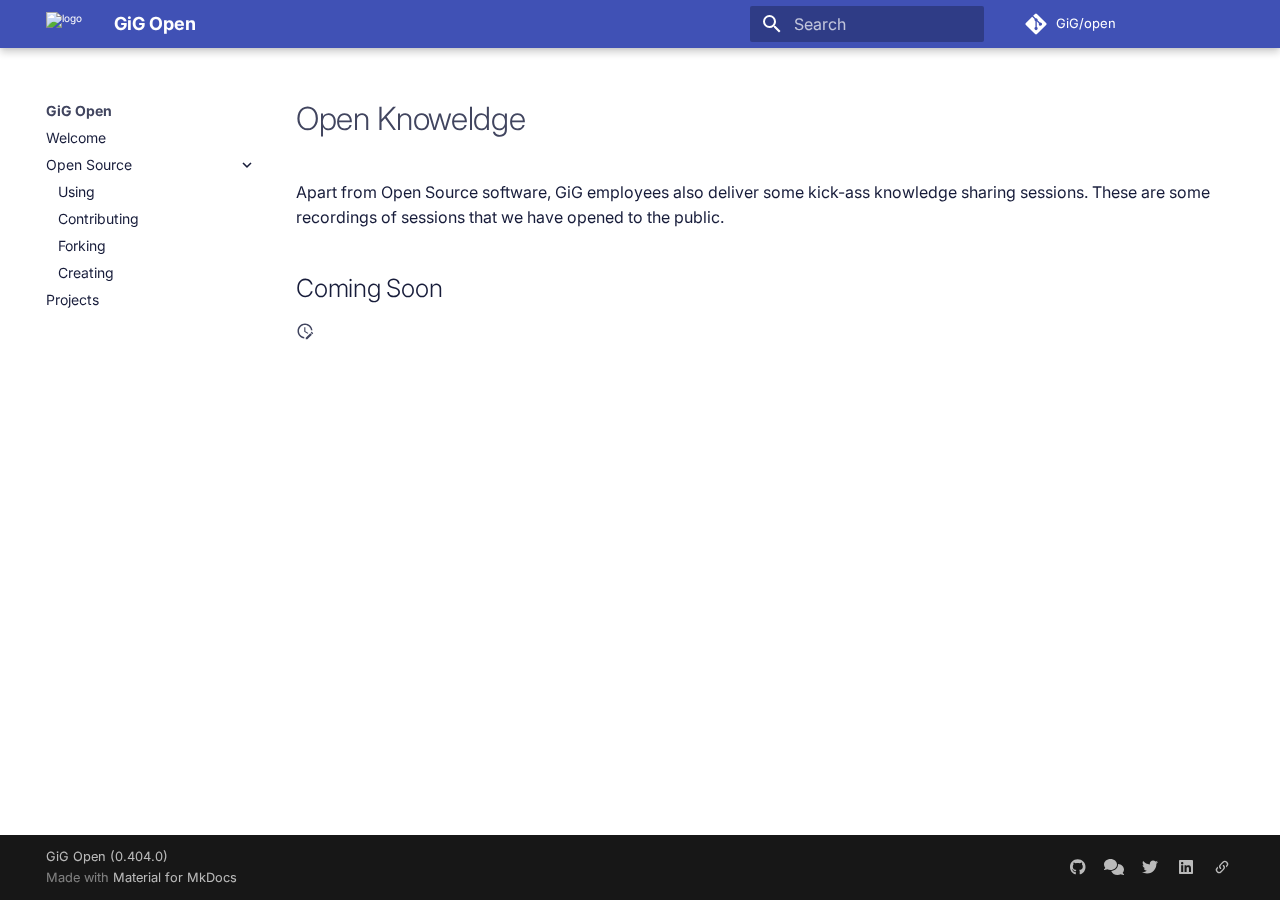
==== commit d7917cdb: "deploy: 685d4dd40a87b2ce10fc40981b55986c2e6dd6aa" ====
--- a/open-knowledge/index.html
+++ b/open-knowledge/index.html
@@ -3,4 +3,4 @@
 
     const el = document.createElement('pwa-update');
     document.body.appendChild(el);
-</script></head> <body dir=ltr data-md-color-scheme=preference data-md-color-primary=indigo data-md-color-accent=indigo> <input class=md-toggle data-md-toggle=drawer type=checkbox id=__drawer autocomplete=off> <input class=md-toggle data-md-toggle=search type=checkbox id=__search autocomplete=off> <label class=md-overlay for=__drawer></label> <div data-md-component=skip> <a href=#open-knoweldge class=md-skip> Skip to content </a> </div> <div data-md-component=announce> </div> <header class="md-header md-header--shadow" data-md-component=header> <nav class="md-header__inner md-grid" aria-label=Header> <a href=.. title="GiG Open" class="md-header__button md-logo" aria-label="GiG Open" data-md-component=logo> <img src="../assets/images/GiG logo_vector-04.svg" alt=logo> </a> <label class="md-header__button md-icon" for=__drawer> <svg xmlns=http://www.w3.org/2000/svg viewbox="0 0 24 24"><path d="M3 6h18v2H3zm0 5h18v2H3zm0 5h18v2H3z"/></svg> </label> <div class=md-header__title data-md-component=header-title> <div class=md-header__ellipsis> <div class=md-header__topic> <span class=md-ellipsis> GiG Open </span> </div> <div class=md-header__topic data-md-component=header-topic> <span class=md-ellipsis> Open Knoweldge </span> </div> </div> </div> <label class="md-header__button md-icon" for=__search> <svg xmlns=http://www.w3.org/2000/svg viewbox="0 0 24 24"><path d="M9.5 3A6.5 6.5 0 0 1 16 9.5c0 1.61-.59 3.09-1.56 4.23l.27.27h.79l5 5-1.5 1.5-5-5v-.79l-.27-.27A6.52 6.52 0 0 1 9.5 16 6.5 6.5 0 0 1 3 9.5 6.5 6.5 0 0 1 9.5 3m0 2C7 5 5 7 5 9.5S7 14 9.5 14 14 12 14 9.5 12 5 9.5 5"/></svg> </label> <div class=md-search data-md-component=search role=dialog> <label class=md-search__overlay for=__search></label> <div class=md-search__inner role=search> <form class=md-search__form name=search> <input type=text class=md-search__input name=query aria-label=Search placeholder=Search autocapitalize=off autocorrect=off autocomplete=off spellcheck=false data-md-component=search-query required> <label class="md-search__icon md-icon" for=__search> <svg xmlns=http://www.w3.org/2000/svg viewbox="0 0 24 24"><path d="M9.5 3A6.5 6.5 0 0 1 16 9.5c0 1.61-.59 3.09-1.56 4.23l.27.27h.79l5 5-1.5 1.5-5-5v-.79l-.27-.27A6.52 6.52 0 0 1 9.5 16 6.5 6.5 0 0 1 3 9.5 6.5 6.5 0 0 1 9.5 3m0 2C7 5 5 7 5 9.5S7 14 9.5 14 14 12 14 9.5 12 5 9.5 5"/></svg> <svg xmlns=http://www.w3.org/2000/svg viewbox="0 0 24 24"><path d="M20 11v2H8l5.5 5.5-1.42 1.42L4.16 12l7.92-7.92L13.5 5.5 8 11z"/></svg> </label> <nav class=md-search__options aria-label=Search> <button type=reset class="md-search__icon md-icon" title=Clear aria-label=Clear tabindex=-1> <svg xmlns=http://www.w3.org/2000/svg viewbox="0 0 24 24"><path d="M19 6.41 17.59 5 12 10.59 6.41 5 5 6.41 10.59 12 5 17.59 6.41 19 12 13.41 17.59 19 19 17.59 13.41 12z"/></svg> </button> </nav> </form> <div class=md-search__output> <div class=md-search__scrollwrap tabindex=0 data-md-scrollfix> <div class=md-search-result data-md-component=search-result> <div class=md-search-result__meta> Initializing search </div> <ol class=md-search-result__list role=presentation></ol> </div> </div> </div> </div> </div> <div class=md-header__source> <a href=https://github.com/GiG/open title="Go to repository" class=md-source data-md-component=source> <div class="md-source__icon md-icon"> <svg xmlns=http://www.w3.org/2000/svg viewbox="0 0 448 512"><!-- Font Awesome Free 6.7.1 by @fontawesome - https://fontawesome.com License - https://fontawesome.com/license/free (Icons: CC BY 4.0, Fonts: SIL OFL 1.1, Code: MIT License) Copyright 2024 Fonticons, Inc.--><path d="M439.55 236.05 244 40.45a28.87 28.87 0 0 0-40.81 0l-40.66 40.63 51.52 51.52c27.06-9.14 52.68 16.77 43.39 43.68l49.66 49.66c34.23-11.8 61.18 31 35.47 56.69-26.49 26.49-70.21-2.87-56-37.34L240.22 199v121.85c25.3 12.54 22.26 41.85 9.08 55a34.34 34.34 0 0 1-48.55 0c-17.57-17.6-11.07-46.91 11.25-56v-123c-20.8-8.51-24.6-30.74-18.64-45L142.57 101 8.45 235.14a28.86 28.86 0 0 0 0 40.81l195.61 195.6a28.86 28.86 0 0 0 40.8 0l194.69-194.69a28.86 28.86 0 0 0 0-40.81"/></svg> </div> <div class=md-source__repository> GiG/open </div> </a> </div> </nav> </header> <div class=md-container data-md-component=container> <main class=md-main data-md-component=main> <div class="md-main__inner md-grid"> <div class="md-sidebar md-sidebar--primary" data-md-component=sidebar data-md-type=navigation> <div class=md-sidebar__scrollwrap> <div class=md-sidebar__inner> <nav class="md-nav md-nav--primary md-nav--integrated" aria-label=Navigation data-md-level=0> <label class=md-nav__title for=__drawer> <a href=.. title="GiG Open" class="md-nav__button md-logo" aria-label="GiG Open" data-md-component=logo> <img src="../assets/images/GiG logo_vector-04.svg" alt=logo> </a> GiG Open </label> <div class=md-nav__source> <a href=https://github.com/GiG/open title="Go to repository" class=md-source data-md-component=source> <div class="md-source__icon md-icon"> <svg xmlns=http://www.w3.org/2000/svg viewbox="0 0 448 512"><!-- Font Awesome Free 6.7.1 by @fontawesome - https://fontawesome.com License - https://fontawesome.com/license/free (Icons: CC BY 4.0, Fonts: SIL OFL 1.1, Code: MIT License) Copyright 2024 Fonticons, Inc.--><path d="M439.55 236.05 244 40.45a28.87 28.87 0 0 0-40.81 0l-40.66 40.63 51.52 51.52c27.06-9.14 52.68 16.77 43.39 43.68l49.66 49.66c34.23-11.8 61.18 31 35.47 56.69-26.49 26.49-70.21-2.87-56-37.34L240.22 199v121.85c25.3 12.54 22.26 41.85 9.08 55a34.34 34.34 0 0 1-48.55 0c-17.57-17.6-11.07-46.91 11.25-56v-123c-20.8-8.51-24.6-30.74-18.64-45L142.57 101 8.45 235.14a28.86 28.86 0 0 0 0 40.81l195.61 195.6a28.86 28.86 0 0 0 40.8 0l194.69-194.69a28.86 28.86 0 0 0 0-40.81"/></svg> </div> <div class=md-source__repository> GiG/open </div> </a> </div> <ul class=md-nav__list data-md-scrollfix> <li class=md-nav__item> <a href=.. class=md-nav__link> <span class=md-ellipsis> Welcome </span> </a> </li> <li class="md-nav__item md-nav__item--nested"> <input class="md-nav__toggle md-toggle md-toggle--indeterminate" type=checkbox id=__nav_2> <label class=md-nav__link for=__nav_2 id=__nav_2_label tabindex=0> <span class=md-ellipsis> Open Source </span> <span class="md-nav__icon md-icon"></span> </label> <nav class=md-nav data-md-level=1 aria-labelledby=__nav_2_label aria-expanded=false> <label class=md-nav__title for=__nav_2> <span class="md-nav__icon md-icon"></span> Open Source </label> <ul class=md-nav__list data-md-scrollfix> <li class=md-nav__item> <a href=../open-source/using/ class=md-nav__link> <span class=md-ellipsis> Using </span> </a> </li> <li class=md-nav__item> <a href=../open-source/contributing/ class=md-nav__link> <span class=md-ellipsis> Contributing </span> </a> </li> <li class=md-nav__item> <a href=../open-source/forking/ class=md-nav__link> <span class=md-ellipsis> Forking </span> </a> </li> <li class=md-nav__item> <a href=../open-source/creating/ class=md-nav__link> <span class=md-ellipsis> Creating </span> </a> </li> </ul> </nav> </li> <li class=md-nav__item> <a href=../projects/ class=md-nav__link> <span class=md-ellipsis> Projects </span> </a> </li> </ul> </nav> </div> </div> </div> <div class=md-content data-md-component=content> <article class="md-content__inner md-typeset"> <h1 id=open-knoweldge>Open Knoweldge<a class=headerlink href=#open-knoweldge title="Permanent link">&para;</a></h1> <p>Apart from Open Source software, GiG employees also deliver some kick-ass knowledge sharing sessions. These are some recordings of sessions that we have opened to the public.</p> <h2 id=coming-soon>Coming Soon<a class=headerlink href=#coming-soon title="Permanent link">&para;</a></h2> <aside class=md-source-file> <span class=md-source-file__fact> <span class=md-icon title="Last update"> <svg xmlns=http://www.w3.org/2000/svg viewbox="0 0 24 24"><path d="M21 13.1c-.1 0-.3.1-.4.2l-1 1 2.1 2.1 1-1c.2-.2.2-.6 0-.8l-1.3-1.3c-.1-.1-.2-.2-.4-.2m-1.9 1.8-6.1 6V23h2.1l6.1-6.1zM12.5 7v5.2l4 2.4-1 1L11 13V7zM11 21.9c-5.1-.5-9-4.8-9-9.9C2 6.5 6.5 2 12 2c5.3 0 9.6 4.1 10 9.3-.3-.1-.6-.2-1-.2s-.7.1-1 .2C19.6 7.2 16.2 4 12 4c-4.4 0-8 3.6-8 8 0 4.1 3.1 7.5 7.1 7.9l-.1.2z"/></svg> </span> <span class="git-revision-date-localized-plugin git-revision-date-localized-plugin-timeago"><span class=timeago datetime=2020-06-16T09:09:07+00:00 locale=en></span></span><span class="git-revision-date-localized-plugin git-revision-date-localized-plugin-iso_date">2020-06-16</span> </span> </aside> </article> </div> <script>var target=document.getElementById(location.hash.slice(1));target&&target.name&&(target.checked=target.name.startsWith("__tabbed_"))</script> </div> </main> <footer class=md-footer> <div class="md-footer-meta md-typeset"> <div class="md-footer-meta__inner md-grid"> <div class=md-copyright> <div class=md-copyright__highlight> GiG Open (0.403.0) </div> Made with <a href=https://squidfunk.github.io/mkdocs-material/ target=_blank rel=noopener> Material for MkDocs </a> </div> <div class=md-social> <a href=https://github.com/GiG target=_blank rel=noopener title=github.com class=md-social__link> <svg xmlns=http://www.w3.org/2000/svg viewbox="0 0 496 512"><!-- Font Awesome Free 6.7.1 by @fontawesome - https://fontawesome.com License - https://fontawesome.com/license/free (Icons: CC BY 4.0, Fonts: SIL OFL 1.1, Code: MIT License) Copyright 2024 Fonticons, Inc.--><path d="M165.9 397.4c0 2-2.3 3.6-5.2 3.6-3.3.3-5.6-1.3-5.6-3.6 0-2 2.3-3.6 5.2-3.6 3-.3 5.6 1.3 5.6 3.6m-31.1-4.5c-.7 2 1.3 4.3 4.3 4.9 2.6 1 5.6 0 6.2-2s-1.3-4.3-4.3-5.2c-2.6-.7-5.5.3-6.2 2.3m44.2-1.7c-2.9.7-4.9 2.6-4.6 4.9.3 2 2.9 3.3 5.9 2.6 2.9-.7 4.9-2.6 4.6-4.6-.3-1.9-3-3.2-5.9-2.9M244.8 8C106.1 8 0 113.3 0 252c0 110.9 69.8 205.8 169.5 239.2 12.8 2.3 17.3-5.6 17.3-12.1 0-6.2-.3-40.4-.3-61.4 0 0-70 15-84.7-29.8 0 0-11.4-29.1-27.8-36.6 0 0-22.9-15.7 1.6-15.4 0 0 24.9 2 38.6 25.8 21.9 38.6 58.6 27.5 72.9 20.9 2.3-16 8.8-27.1 16-33.7-55.9-6.2-112.3-14.3-112.3-110.5 0-27.5 7.6-41.3 23.6-58.9-2.6-6.5-11.1-33.3 2.6-67.9 20.9-6.5 69 27 69 27 20-5.6 41.5-8.5 62.8-8.5s42.8 2.9 62.8 8.5c0 0 48.1-33.6 69-27 13.7 34.7 5.2 61.4 2.6 67.9 16 17.7 25.8 31.5 25.8 58.9 0 96.5-58.9 104.2-114.8 110.5 9.2 7.9 17 22.9 17 46.4 0 33.7-.3 75.4-.3 83.6 0 6.5 4.6 14.4 17.3 12.1C428.2 457.8 496 362.9 496 252 496 113.3 383.5 8 244.8 8M97.2 352.9c-1.3 1-1 3.3.7 5.2 1.6 1.6 3.9 2.3 5.2 1 1.3-1 1-3.3-.7-5.2-1.6-1.6-3.9-2.3-5.2-1m-10.8-8.1c-.7 1.3.3 2.9 2.3 3.9 1.6 1 3.6.7 4.3-.7.7-1.3-.3-2.9-2.3-3.9-2-.6-3.6-.3-4.3.7m32.4 35.6c-1.6 1.3-1 4.3 1.3 6.2 2.3 2.3 5.2 2.6 6.5 1 1.3-1.3.7-4.3-1.3-6.2-2.2-2.3-5.2-2.6-6.5-1m-11.4-14.7c-1.6 1-1.6 3.6 0 5.9s4.3 3.3 5.6 2.3c1.6-1.3 1.6-3.9 0-6.2-1.4-2.3-4-3.3-5.6-2"/></svg> </a> <a href=https://github.com/GiG/open/discussions target=_blank rel=noopener title=github.com class=md-social__link> <svg xmlns=http://www.w3.org/2000/svg viewbox="0 0 640 512"><!-- Font Awesome Free 6.7.1 by @fontawesome - https://fontawesome.com License - https://fontawesome.com/license/free (Icons: CC BY 4.0, Fonts: SIL OFL 1.1, Code: MIT License) Copyright 2024 Fonticons, Inc.--><path d="M208 352c114.9 0 208-78.8 208-176S322.9 0 208 0 0 78.8 0 176c0 38.6 14.7 74.3 39.6 103.4-3.5 9.4-8.7 17.7-14.2 24.7-4.8 6.2-9.7 11-13.3 14.3-1.8 1.6-3.3 2.9-4.3 3.7-.5.4-.9.7-1.1.8l-.2.2C1 327.2-1.4 334.4.8 340.9S9.1 352 16 352c21.8 0 43.8-5.6 62.1-12.5 9.2-3.5 17.8-7.4 25.2-11.4C134.1 343.3 169.8 352 208 352m240-176c0 112.3-99.1 196.9-216.5 207 24.3 74.4 104.9 129 200.5 129 38.2 0 73.9-8.7 104.7-23.9 7.5 4 16 7.9 25.2 11.4 18.3 6.9 40.3 12.5 62.1 12.5 6.9 0 13.1-4.5 15.2-11.1s-.2-13.8-5.8-17.9l-.2-.2c-.2-.2-.6-.4-1.1-.8-1-.8-2.5-2-4.3-3.7-3.6-3.3-8.5-8.1-13.3-14.3-5.5-7-10.7-15.4-14.2-24.7 24.9-29 39.6-64.7 39.6-103.4 0-92.8-84.9-168.9-192.6-175.5.4 5.1.6 10.3.6 15.5z"/></svg> </a> <a href=https://twitter.com/GIG_online target=_blank rel=noopener title=twitter.com class=md-social__link> <svg xmlns=http://www.w3.org/2000/svg viewbox="0 0 512 512"><!-- Font Awesome Free 6.7.1 by @fontawesome - https://fontawesome.com License - https://fontawesome.com/license/free (Icons: CC BY 4.0, Fonts: SIL OFL 1.1, Code: MIT License) Copyright 2024 Fonticons, Inc.--><path d="M459.37 151.716c.325 4.548.325 9.097.325 13.645 0 138.72-105.583 298.558-298.558 298.558-59.452 0-114.68-17.219-161.137-47.106 8.447.974 16.568 1.299 25.34 1.299 49.055 0 94.213-16.568 130.274-44.832-46.132-.975-84.792-31.188-98.112-72.772 6.498.974 12.995 1.624 19.818 1.624 9.421 0 18.843-1.3 27.614-3.573-48.081-9.747-84.143-51.98-84.143-102.985v-1.299c13.969 7.797 30.214 12.67 47.431 13.319-28.264-18.843-46.781-51.005-46.781-87.391 0-19.492 5.197-37.36 14.294-52.954 51.655 63.675 129.3 105.258 216.365 109.807-1.624-7.797-2.599-15.918-2.599-24.04 0-57.828 46.782-104.934 104.934-104.934 30.213 0 57.502 12.67 76.67 33.137 23.715-4.548 46.456-13.32 66.599-25.34-7.798 24.366-24.366 44.833-46.132 57.827 21.117-2.273 41.584-8.122 60.426-16.243-14.292 20.791-32.161 39.308-52.628 54.253"/></svg> </a> <a href=https://linkedin.com/company/gig-gaming-innovation-group/ target=_blank rel=noopener title=linkedin.com class=md-social__link> <svg xmlns=http://www.w3.org/2000/svg viewbox="0 0 448 512"><!-- Font Awesome Free 6.7.1 by @fontawesome - https://fontawesome.com License - https://fontawesome.com/license/free (Icons: CC BY 4.0, Fonts: SIL OFL 1.1, Code: MIT License) Copyright 2024 Fonticons, Inc.--><path d="M416 32H31.9C14.3 32 0 46.5 0 64.3v383.4C0 465.5 14.3 480 31.9 480H416c17.6 0 32-14.5 32-32.3V64.3c0-17.8-14.4-32.3-32-32.3M135.4 416H69V202.2h66.5V416zm-33.2-243c-21.3 0-38.5-17.3-38.5-38.5S80.9 96 102.2 96c21.2 0 38.5 17.3 38.5 38.5 0 21.3-17.2 38.5-38.5 38.5m282.1 243h-66.4V312c0-24.8-.5-56.7-34.5-56.7-34.6 0-39.9 27-39.9 54.9V416h-66.4V202.2h63.7v29.2h.9c8.9-16.8 30.6-34.5 62.9-34.5 67.2 0 79.7 44.3 79.7 101.9z"/></svg> </a> <a href=https://gig.com target=_blank rel=noopener title=gig.com class=md-social__link> <svg xmlns=http://www.w3.org/2000/svg viewbox="0 0 24 24"><path d="M10.59 13.41c.41.39.41 1.03 0 1.42-.39.39-1.03.39-1.42 0a5.003 5.003 0 0 1 0-7.07l3.54-3.54a5.003 5.003 0 0 1 7.07 0 5.003 5.003 0 0 1 0 7.07l-1.49 1.49c.01-.82-.12-1.64-.4-2.42l.47-.48a2.98 2.98 0 0 0 0-4.24 2.98 2.98 0 0 0-4.24 0l-3.53 3.53a2.98 2.98 0 0 0 0 4.24m2.82-4.24c.39-.39 1.03-.39 1.42 0a5.003 5.003 0 0 1 0 7.07l-3.54 3.54a5.003 5.003 0 0 1-7.07 0 5.003 5.003 0 0 1 0-7.07l1.49-1.49c-.01.82.12 1.64.4 2.43l-.47.47a2.98 2.98 0 0 0 0 4.24 2.98 2.98 0 0 0 4.24 0l3.53-3.53a2.98 2.98 0 0 0 0-4.24.973.973 0 0 1 0-1.42"/></svg> </a> </div> </div> </div> </footer> </div> <div class=md-dialog data-md-component=dialog> <div class="md-dialog__inner md-typeset"></div> </div> <script id=__config type=application/json>{"base": "..", "features": ["navigation.instant", "navigation.expand", "toc.integrate"], "search": "../assets/javascripts/workers/search.6ce7567c.min.js", "translations": {"clipboard.copied": "Copied to clipboard", "clipboard.copy": "Copy to clipboard", "search.result.more.one": "1 more on this page", "search.result.more.other": "# more on this page", "search.result.none": "No matching documents", "search.result.one": "1 matching document", "search.result.other": "# matching documents", "search.result.placeholder": "Type to start searching", "search.result.term.missing": "Missing", "select.version": "Select version"}}</script> <script src=../assets/javascripts/bundle.83f73b43.min.js></script> <script src=../js/timeago.min.js></script> <script src=../js/timeago_mkdocs_material.js></script> </body> </html>+</script></head> <body dir=ltr data-md-color-scheme=preference data-md-color-primary=indigo data-md-color-accent=indigo> <input class=md-toggle data-md-toggle=drawer type=checkbox id=__drawer autocomplete=off> <input class=md-toggle data-md-toggle=search type=checkbox id=__search autocomplete=off> <label class=md-overlay for=__drawer></label> <div data-md-component=skip> <a href=#open-knoweldge class=md-skip> Skip to content </a> </div> <div data-md-component=announce> </div> <header class="md-header md-header--shadow" data-md-component=header> <nav class="md-header__inner md-grid" aria-label=Header> <a href=.. title="GiG Open" class="md-header__button md-logo" aria-label="GiG Open" data-md-component=logo> <img src="../assets/images/GiG logo_vector-04.svg" alt=logo> </a> <label class="md-header__button md-icon" for=__drawer> <svg xmlns=http://www.w3.org/2000/svg viewbox="0 0 24 24"><path d="M3 6h18v2H3zm0 5h18v2H3zm0 5h18v2H3z"/></svg> </label> <div class=md-header__title data-md-component=header-title> <div class=md-header__ellipsis> <div class=md-header__topic> <span class=md-ellipsis> GiG Open </span> </div> <div class=md-header__topic data-md-component=header-topic> <span class=md-ellipsis> Open Knoweldge </span> </div> </div> </div> <label class="md-header__button md-icon" for=__search> <svg xmlns=http://www.w3.org/2000/svg viewbox="0 0 24 24"><path d="M9.5 3A6.5 6.5 0 0 1 16 9.5c0 1.61-.59 3.09-1.56 4.23l.27.27h.79l5 5-1.5 1.5-5-5v-.79l-.27-.27A6.52 6.52 0 0 1 9.5 16 6.5 6.5 0 0 1 3 9.5 6.5 6.5 0 0 1 9.5 3m0 2C7 5 5 7 5 9.5S7 14 9.5 14 14 12 14 9.5 12 5 9.5 5"/></svg> </label> <div class=md-search data-md-component=search role=dialog> <label class=md-search__overlay for=__search></label> <div class=md-search__inner role=search> <form class=md-search__form name=search> <input type=text class=md-search__input name=query aria-label=Search placeholder=Search autocapitalize=off autocorrect=off autocomplete=off spellcheck=false data-md-component=search-query required> <label class="md-search__icon md-icon" for=__search> <svg xmlns=http://www.w3.org/2000/svg viewbox="0 0 24 24"><path d="M9.5 3A6.5 6.5 0 0 1 16 9.5c0 1.61-.59 3.09-1.56 4.23l.27.27h.79l5 5-1.5 1.5-5-5v-.79l-.27-.27A6.52 6.52 0 0 1 9.5 16 6.5 6.5 0 0 1 3 9.5 6.5 6.5 0 0 1 9.5 3m0 2C7 5 5 7 5 9.5S7 14 9.5 14 14 12 14 9.5 12 5 9.5 5"/></svg> <svg xmlns=http://www.w3.org/2000/svg viewbox="0 0 24 24"><path d="M20 11v2H8l5.5 5.5-1.42 1.42L4.16 12l7.92-7.92L13.5 5.5 8 11z"/></svg> </label> <nav class=md-search__options aria-label=Search> <button type=reset class="md-search__icon md-icon" title=Clear aria-label=Clear tabindex=-1> <svg xmlns=http://www.w3.org/2000/svg viewbox="0 0 24 24"><path d="M19 6.41 17.59 5 12 10.59 6.41 5 5 6.41 10.59 12 5 17.59 6.41 19 12 13.41 17.59 19 19 17.59 13.41 12z"/></svg> </button> </nav> </form> <div class=md-search__output> <div class=md-search__scrollwrap tabindex=0 data-md-scrollfix> <div class=md-search-result data-md-component=search-result> <div class=md-search-result__meta> Initializing search </div> <ol class=md-search-result__list role=presentation></ol> </div> </div> </div> </div> </div> <div class=md-header__source> <a href=https://github.com/GiG/open title="Go to repository" class=md-source data-md-component=source> <div class="md-source__icon md-icon"> <svg xmlns=http://www.w3.org/2000/svg viewbox="0 0 448 512"><!-- Font Awesome Free 6.7.1 by @fontawesome - https://fontawesome.com License - https://fontawesome.com/license/free (Icons: CC BY 4.0, Fonts: SIL OFL 1.1, Code: MIT License) Copyright 2024 Fonticons, Inc.--><path d="M439.55 236.05 244 40.45a28.87 28.87 0 0 0-40.81 0l-40.66 40.63 51.52 51.52c27.06-9.14 52.68 16.77 43.39 43.68l49.66 49.66c34.23-11.8 61.18 31 35.47 56.69-26.49 26.49-70.21-2.87-56-37.34L240.22 199v121.85c25.3 12.54 22.26 41.85 9.08 55a34.34 34.34 0 0 1-48.55 0c-17.57-17.6-11.07-46.91 11.25-56v-123c-20.8-8.51-24.6-30.74-18.64-45L142.57 101 8.45 235.14a28.86 28.86 0 0 0 0 40.81l195.61 195.6a28.86 28.86 0 0 0 40.8 0l194.69-194.69a28.86 28.86 0 0 0 0-40.81"/></svg> </div> <div class=md-source__repository> GiG/open </div> </a> </div> </nav> </header> <div class=md-container data-md-component=container> <main class=md-main data-md-component=main> <div class="md-main__inner md-grid"> <div class="md-sidebar md-sidebar--primary" data-md-component=sidebar data-md-type=navigation> <div class=md-sidebar__scrollwrap> <div class=md-sidebar__inner> <nav class="md-nav md-nav--primary md-nav--integrated" aria-label=Navigation data-md-level=0> <label class=md-nav__title for=__drawer> <a href=.. title="GiG Open" class="md-nav__button md-logo" aria-label="GiG Open" data-md-component=logo> <img src="../assets/images/GiG logo_vector-04.svg" alt=logo> </a> GiG Open </label> <div class=md-nav__source> <a href=https://github.com/GiG/open title="Go to repository" class=md-source data-md-component=source> <div class="md-source__icon md-icon"> <svg xmlns=http://www.w3.org/2000/svg viewbox="0 0 448 512"><!-- Font Awesome Free 6.7.1 by @fontawesome - https://fontawesome.com License - https://fontawesome.com/license/free (Icons: CC BY 4.0, Fonts: SIL OFL 1.1, Code: MIT License) Copyright 2024 Fonticons, Inc.--><path d="M439.55 236.05 244 40.45a28.87 28.87 0 0 0-40.81 0l-40.66 40.63 51.52 51.52c27.06-9.14 52.68 16.77 43.39 43.68l49.66 49.66c34.23-11.8 61.18 31 35.47 56.69-26.49 26.49-70.21-2.87-56-37.34L240.22 199v121.85c25.3 12.54 22.26 41.85 9.08 55a34.34 34.34 0 0 1-48.55 0c-17.57-17.6-11.07-46.91 11.25-56v-123c-20.8-8.51-24.6-30.74-18.64-45L142.57 101 8.45 235.14a28.86 28.86 0 0 0 0 40.81l195.61 195.6a28.86 28.86 0 0 0 40.8 0l194.69-194.69a28.86 28.86 0 0 0 0-40.81"/></svg> </div> <div class=md-source__repository> GiG/open </div> </a> </div> <ul class=md-nav__list data-md-scrollfix> <li class=md-nav__item> <a href=.. class=md-nav__link> <span class=md-ellipsis> Welcome </span> </a> </li> <li class="md-nav__item md-nav__item--nested"> <input class="md-nav__toggle md-toggle md-toggle--indeterminate" type=checkbox id=__nav_2> <label class=md-nav__link for=__nav_2 id=__nav_2_label tabindex=0> <span class=md-ellipsis> Open Source </span> <span class="md-nav__icon md-icon"></span> </label> <nav class=md-nav data-md-level=1 aria-labelledby=__nav_2_label aria-expanded=false> <label class=md-nav__title for=__nav_2> <span class="md-nav__icon md-icon"></span> Open Source </label> <ul class=md-nav__list data-md-scrollfix> <li class=md-nav__item> <a href=../open-source/using/ class=md-nav__link> <span class=md-ellipsis> Using </span> </a> </li> <li class=md-nav__item> <a href=../open-source/contributing/ class=md-nav__link> <span class=md-ellipsis> Contributing </span> </a> </li> <li class=md-nav__item> <a href=../open-source/forking/ class=md-nav__link> <span class=md-ellipsis> Forking </span> </a> </li> <li class=md-nav__item> <a href=../open-source/creating/ class=md-nav__link> <span class=md-ellipsis> Creating </span> </a> </li> </ul> </nav> </li> <li class=md-nav__item> <a href=../projects/ class=md-nav__link> <span class=md-ellipsis> Projects </span> </a> </li> </ul> </nav> </div> </div> </div> <div class=md-content data-md-component=content> <article class="md-content__inner md-typeset"> <h1 id=open-knoweldge>Open Knoweldge<a class=headerlink href=#open-knoweldge title="Permanent link">&para;</a></h1> <p>Apart from Open Source software, GiG employees also deliver some kick-ass knowledge sharing sessions. These are some recordings of sessions that we have opened to the public.</p> <h2 id=coming-soon>Coming Soon<a class=headerlink href=#coming-soon title="Permanent link">&para;</a></h2> <aside class=md-source-file> <span class=md-source-file__fact> <span class=md-icon title="Last update"> <svg xmlns=http://www.w3.org/2000/svg viewbox="0 0 24 24"><path d="M21 13.1c-.1 0-.3.1-.4.2l-1 1 2.1 2.1 1-1c.2-.2.2-.6 0-.8l-1.3-1.3c-.1-.1-.2-.2-.4-.2m-1.9 1.8-6.1 6V23h2.1l6.1-6.1zM12.5 7v5.2l4 2.4-1 1L11 13V7zM11 21.9c-5.1-.5-9-4.8-9-9.9C2 6.5 6.5 2 12 2c5.3 0 9.6 4.1 10 9.3-.3-.1-.6-.2-1-.2s-.7.1-1 .2C19.6 7.2 16.2 4 12 4c-4.4 0-8 3.6-8 8 0 4.1 3.1 7.5 7.1 7.9l-.1.2z"/></svg> </span> <span class="git-revision-date-localized-plugin git-revision-date-localized-plugin-timeago"><span class=timeago datetime=2020-06-16T09:09:07+00:00 locale=en></span></span><span class="git-revision-date-localized-plugin git-revision-date-localized-plugin-iso_date">2020-06-16</span> </span> </aside> </article> </div> <script>var target=document.getElementById(location.hash.slice(1));target&&target.name&&(target.checked=target.name.startsWith("__tabbed_"))</script> </div> </main> <footer class=md-footer> <div class="md-footer-meta md-typeset"> <div class="md-footer-meta__inner md-grid"> <div class=md-copyright> <div class=md-copyright__highlight> GiG Open (0.404.0) </div> Made with <a href=https://squidfunk.github.io/mkdocs-material/ target=_blank rel=noopener> Material for MkDocs </a> </div> <div class=md-social> <a href=https://github.com/GiG target=_blank rel=noopener title=github.com class=md-social__link> <svg xmlns=http://www.w3.org/2000/svg viewbox="0 0 496 512"><!-- Font Awesome Free 6.7.1 by @fontawesome - https://fontawesome.com License - https://fontawesome.com/license/free (Icons: CC BY 4.0, Fonts: SIL OFL 1.1, Code: MIT License) Copyright 2024 Fonticons, Inc.--><path d="M165.9 397.4c0 2-2.3 3.6-5.2 3.6-3.3.3-5.6-1.3-5.6-3.6 0-2 2.3-3.6 5.2-3.6 3-.3 5.6 1.3 5.6 3.6m-31.1-4.5c-.7 2 1.3 4.3 4.3 4.9 2.6 1 5.6 0 6.2-2s-1.3-4.3-4.3-5.2c-2.6-.7-5.5.3-6.2 2.3m44.2-1.7c-2.9.7-4.9 2.6-4.6 4.9.3 2 2.9 3.3 5.9 2.6 2.9-.7 4.9-2.6 4.6-4.6-.3-1.9-3-3.2-5.9-2.9M244.8 8C106.1 8 0 113.3 0 252c0 110.9 69.8 205.8 169.5 239.2 12.8 2.3 17.3-5.6 17.3-12.1 0-6.2-.3-40.4-.3-61.4 0 0-70 15-84.7-29.8 0 0-11.4-29.1-27.8-36.6 0 0-22.9-15.7 1.6-15.4 0 0 24.9 2 38.6 25.8 21.9 38.6 58.6 27.5 72.9 20.9 2.3-16 8.8-27.1 16-33.7-55.9-6.2-112.3-14.3-112.3-110.5 0-27.5 7.6-41.3 23.6-58.9-2.6-6.5-11.1-33.3 2.6-67.9 20.9-6.5 69 27 69 27 20-5.6 41.5-8.5 62.8-8.5s42.8 2.9 62.8 8.5c0 0 48.1-33.6 69-27 13.7 34.7 5.2 61.4 2.6 67.9 16 17.7 25.8 31.5 25.8 58.9 0 96.5-58.9 104.2-114.8 110.5 9.2 7.9 17 22.9 17 46.4 0 33.7-.3 75.4-.3 83.6 0 6.5 4.6 14.4 17.3 12.1C428.2 457.8 496 362.9 496 252 496 113.3 383.5 8 244.8 8M97.2 352.9c-1.3 1-1 3.3.7 5.2 1.6 1.6 3.9 2.3 5.2 1 1.3-1 1-3.3-.7-5.2-1.6-1.6-3.9-2.3-5.2-1m-10.8-8.1c-.7 1.3.3 2.9 2.3 3.9 1.6 1 3.6.7 4.3-.7.7-1.3-.3-2.9-2.3-3.9-2-.6-3.6-.3-4.3.7m32.4 35.6c-1.6 1.3-1 4.3 1.3 6.2 2.3 2.3 5.2 2.6 6.5 1 1.3-1.3.7-4.3-1.3-6.2-2.2-2.3-5.2-2.6-6.5-1m-11.4-14.7c-1.6 1-1.6 3.6 0 5.9s4.3 3.3 5.6 2.3c1.6-1.3 1.6-3.9 0-6.2-1.4-2.3-4-3.3-5.6-2"/></svg> </a> <a href=https://github.com/GiG/open/discussions target=_blank rel=noopener title=github.com class=md-social__link> <svg xmlns=http://www.w3.org/2000/svg viewbox="0 0 640 512"><!-- Font Awesome Free 6.7.1 by @fontawesome - https://fontawesome.com License - https://fontawesome.com/license/free (Icons: CC BY 4.0, Fonts: SIL OFL 1.1, Code: MIT License) Copyright 2024 Fonticons, Inc.--><path d="M208 352c114.9 0 208-78.8 208-176S322.9 0 208 0 0 78.8 0 176c0 38.6 14.7 74.3 39.6 103.4-3.5 9.4-8.7 17.7-14.2 24.7-4.8 6.2-9.7 11-13.3 14.3-1.8 1.6-3.3 2.9-4.3 3.7-.5.4-.9.7-1.1.8l-.2.2C1 327.2-1.4 334.4.8 340.9S9.1 352 16 352c21.8 0 43.8-5.6 62.1-12.5 9.2-3.5 17.8-7.4 25.2-11.4C134.1 343.3 169.8 352 208 352m240-176c0 112.3-99.1 196.9-216.5 207 24.3 74.4 104.9 129 200.5 129 38.2 0 73.9-8.7 104.7-23.9 7.5 4 16 7.9 25.2 11.4 18.3 6.9 40.3 12.5 62.1 12.5 6.9 0 13.1-4.5 15.2-11.1s-.2-13.8-5.8-17.9l-.2-.2c-.2-.2-.6-.4-1.1-.8-1-.8-2.5-2-4.3-3.7-3.6-3.3-8.5-8.1-13.3-14.3-5.5-7-10.7-15.4-14.2-24.7 24.9-29 39.6-64.7 39.6-103.4 0-92.8-84.9-168.9-192.6-175.5.4 5.1.6 10.3.6 15.5z"/></svg> </a> <a href=https://twitter.com/GIG_online target=_blank rel=noopener title=twitter.com class=md-social__link> <svg xmlns=http://www.w3.org/2000/svg viewbox="0 0 512 512"><!-- Font Awesome Free 6.7.1 by @fontawesome - https://fontawesome.com License - https://fontawesome.com/license/free (Icons: CC BY 4.0, Fonts: SIL OFL 1.1, Code: MIT License) Copyright 2024 Fonticons, Inc.--><path d="M459.37 151.716c.325 4.548.325 9.097.325 13.645 0 138.72-105.583 298.558-298.558 298.558-59.452 0-114.68-17.219-161.137-47.106 8.447.974 16.568 1.299 25.34 1.299 49.055 0 94.213-16.568 130.274-44.832-46.132-.975-84.792-31.188-98.112-72.772 6.498.974 12.995 1.624 19.818 1.624 9.421 0 18.843-1.3 27.614-3.573-48.081-9.747-84.143-51.98-84.143-102.985v-1.299c13.969 7.797 30.214 12.67 47.431 13.319-28.264-18.843-46.781-51.005-46.781-87.391 0-19.492 5.197-37.36 14.294-52.954 51.655 63.675 129.3 105.258 216.365 109.807-1.624-7.797-2.599-15.918-2.599-24.04 0-57.828 46.782-104.934 104.934-104.934 30.213 0 57.502 12.67 76.67 33.137 23.715-4.548 46.456-13.32 66.599-25.34-7.798 24.366-24.366 44.833-46.132 57.827 21.117-2.273 41.584-8.122 60.426-16.243-14.292 20.791-32.161 39.308-52.628 54.253"/></svg> </a> <a href=https://linkedin.com/company/gig-gaming-innovation-group/ target=_blank rel=noopener title=linkedin.com class=md-social__link> <svg xmlns=http://www.w3.org/2000/svg viewbox="0 0 448 512"><!-- Font Awesome Free 6.7.1 by @fontawesome - https://fontawesome.com License - https://fontawesome.com/license/free (Icons: CC BY 4.0, Fonts: SIL OFL 1.1, Code: MIT License) Copyright 2024 Fonticons, Inc.--><path d="M416 32H31.9C14.3 32 0 46.5 0 64.3v383.4C0 465.5 14.3 480 31.9 480H416c17.6 0 32-14.5 32-32.3V64.3c0-17.8-14.4-32.3-32-32.3M135.4 416H69V202.2h66.5V416zm-33.2-243c-21.3 0-38.5-17.3-38.5-38.5S80.9 96 102.2 96c21.2 0 38.5 17.3 38.5 38.5 0 21.3-17.2 38.5-38.5 38.5m282.1 243h-66.4V312c0-24.8-.5-56.7-34.5-56.7-34.6 0-39.9 27-39.9 54.9V416h-66.4V202.2h63.7v29.2h.9c8.9-16.8 30.6-34.5 62.9-34.5 67.2 0 79.7 44.3 79.7 101.9z"/></svg> </a> <a href=https://gig.com target=_blank rel=noopener title=gig.com class=md-social__link> <svg xmlns=http://www.w3.org/2000/svg viewbox="0 0 24 24"><path d="M10.59 13.41c.41.39.41 1.03 0 1.42-.39.39-1.03.39-1.42 0a5.003 5.003 0 0 1 0-7.07l3.54-3.54a5.003 5.003 0 0 1 7.07 0 5.003 5.003 0 0 1 0 7.07l-1.49 1.49c.01-.82-.12-1.64-.4-2.42l.47-.48a2.98 2.98 0 0 0 0-4.24 2.98 2.98 0 0 0-4.24 0l-3.53 3.53a2.98 2.98 0 0 0 0 4.24m2.82-4.24c.39-.39 1.03-.39 1.42 0a5.003 5.003 0 0 1 0 7.07l-3.54 3.54a5.003 5.003 0 0 1-7.07 0 5.003 5.003 0 0 1 0-7.07l1.49-1.49c-.01.82.12 1.64.4 2.43l-.47.47a2.98 2.98 0 0 0 0 4.24 2.98 2.98 0 0 0 4.24 0l3.53-3.53a2.98 2.98 0 0 0 0-4.24.973.973 0 0 1 0-1.42"/></svg> </a> </div> </div> </div> </footer> </div> <div class=md-dialog data-md-component=dialog> <div class="md-dialog__inner md-typeset"></div> </div> <script id=__config type=application/json>{"base": "..", "features": ["navigation.instant", "navigation.expand", "toc.integrate"], "search": "../assets/javascripts/workers/search.6ce7567c.min.js", "translations": {"clipboard.copied": "Copied to clipboard", "clipboard.copy": "Copy to clipboard", "search.result.more.one": "1 more on this page", "search.result.more.other": "# more on this page", "search.result.none": "No matching documents", "search.result.one": "1 matching document", "search.result.other": "# matching documents", "search.result.placeholder": "Type to start searching", "search.result.term.missing": "Missing", "select.version": "Select version"}}</script> <script src=../assets/javascripts/bundle.83f73b43.min.js></script> <script src=../js/timeago.min.js></script> <script src=../js/timeago_mkdocs_material.js></script> </body> </html>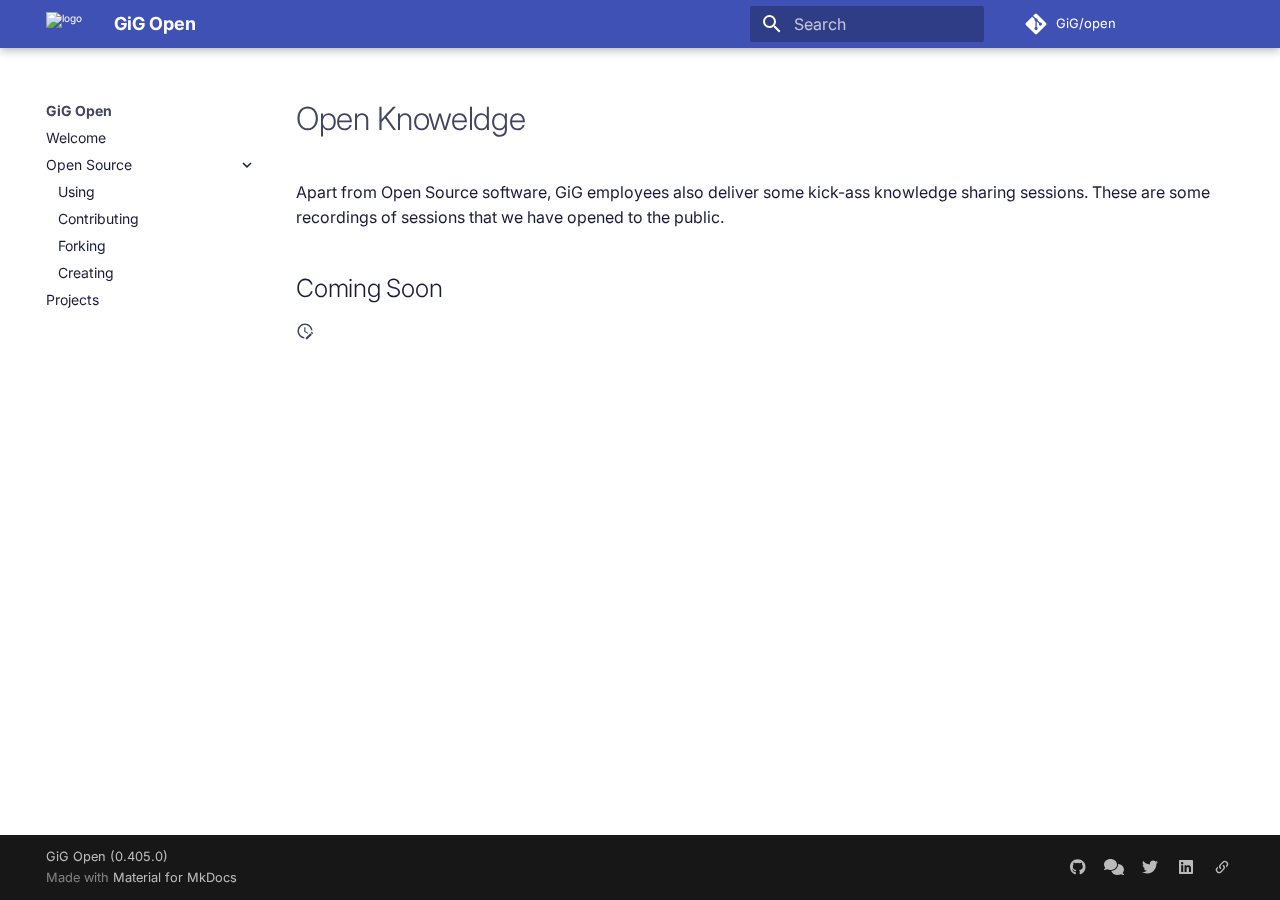
==== commit d3fc2f88: "deploy: e9190bf1bd156422eeb036c293a09828eb5e286d" ====
--- a/open-knowledge/index.html
+++ b/open-knowledge/index.html
@@ -1,6 +1,6 @@
-<!doctype html><html lang=en class=no-js> <head><meta charset=utf-8><meta name=viewport content="width=device-width,initial-scale=1"><link rel=icon href=../assets/images/favicon.png><meta name=generator content="mkdocs-1.6.1, mkdocs-material-9.5.48"><title>Open Knoweldge - GiG Open</title><link rel=stylesheet href=../assets/stylesheets/main.6f8fc17f.min.css><link rel=stylesheet href=../assets/stylesheets/palette.06af60db.min.css><link rel=preconnect href=https://fonts.gstatic.com crossorigin><link rel=stylesheet href="https://fonts.googleapis.com/css?family=Inter:300,300i,400,400i,700,700i%7CRoboto+Mono:400,400i,700,700i&display=fallback"><style>:root{--md-text-font:"Inter";--md-code-font:"Roboto Mono"}</style><link rel=stylesheet href=../css/timeago.css><link rel=stylesheet href=../stylesheets/extra.css><script>__md_scope=new URL("..",location),__md_hash=e=>[...e].reduce(((e,_)=>(e<<5)-e+_.charCodeAt(0)),0),__md_get=(e,_=localStorage,t=__md_scope)=>JSON.parse(_.getItem(t.pathname+"."+e)),__md_set=(e,_,t=localStorage,a=__md_scope)=>{try{t.setItem(a.pathname+"."+e,JSON.stringify(_))}catch(e){}}</script><link rel=apple-touch-icon sizes=180x180 href=../apple-touch-icon.png><link rel=icon type=image/png sizes=32x32 href=../favicon-32x32.png><link rel=icon type=image/png sizes=16x16 href=../favicon-16x16.png><link rel=mask-icon href=../safari-pinned-tab.svg color=#0040ae><meta name=msapplication-TileColor content=#0040ae><meta name=theme-color content=#0040ae><script type=module>
+<!doctype html><html lang=en class=no-js> <head><meta charset=utf-8><meta name=viewport content="width=device-width,initial-scale=1"><link rel=icon href=../assets/images/favicon.png><meta name=generator content="mkdocs-1.6.1, mkdocs-material-9.5.49"><title>Open Knoweldge - GiG Open</title><link rel=stylesheet href=../assets/stylesheets/main.6f8fc17f.min.css><link rel=stylesheet href=../assets/stylesheets/palette.06af60db.min.css><link rel=preconnect href=https://fonts.gstatic.com crossorigin><link rel=stylesheet href="https://fonts.googleapis.com/css?family=Inter:300,300i,400,400i,700,700i%7CRoboto+Mono:400,400i,700,700i&display=fallback"><style>:root{--md-text-font:"Inter";--md-code-font:"Roboto Mono"}</style><link rel=stylesheet href=../css/timeago.css><link rel=stylesheet href=../stylesheets/extra.css><script>__md_scope=new URL("..",location),__md_hash=e=>[...e].reduce(((e,_)=>(e<<5)-e+_.charCodeAt(0)),0),__md_get=(e,_=localStorage,t=__md_scope)=>JSON.parse(_.getItem(t.pathname+"."+e)),__md_set=(e,_,t=localStorage,a=__md_scope)=>{try{t.setItem(a.pathname+"."+e,JSON.stringify(_))}catch(e){}}</script><link rel=apple-touch-icon sizes=180x180 href=../apple-touch-icon.png><link rel=icon type=image/png sizes=32x32 href=../favicon-32x32.png><link rel=icon type=image/png sizes=16x16 href=../favicon-16x16.png><link rel=mask-icon href=../safari-pinned-tab.svg color=#0040ae><meta name=msapplication-TileColor content=#0040ae><meta name=theme-color content=#0040ae><script type=module>
     import 'https://cdn.jsdelivr.net/npm/@pwabuilder/pwaupdate';
 
     const el = document.createElement('pwa-update');
     document.body.appendChild(el);
-</script></head> <body dir=ltr data-md-color-scheme=preference data-md-color-primary=indigo data-md-color-accent=indigo> <input class=md-toggle data-md-toggle=drawer type=checkbox id=__drawer autocomplete=off> <input class=md-toggle data-md-toggle=search type=checkbox id=__search autocomplete=off> <label class=md-overlay for=__drawer></label> <div data-md-component=skip> <a href=#open-knoweldge class=md-skip> Skip to content </a> </div> <div data-md-component=announce> </div> <header class="md-header md-header--shadow" data-md-component=header> <nav class="md-header__inner md-grid" aria-label=Header> <a href=.. title="GiG Open" class="md-header__button md-logo" aria-label="GiG Open" data-md-component=logo> <img src="../assets/images/GiG logo_vector-04.svg" alt=logo> </a> <label class="md-header__button md-icon" for=__drawer> <svg xmlns=http://www.w3.org/2000/svg viewbox="0 0 24 24"><path d="M3 6h18v2H3zm0 5h18v2H3zm0 5h18v2H3z"/></svg> </label> <div class=md-header__title data-md-component=header-title> <div class=md-header__ellipsis> <div class=md-header__topic> <span class=md-ellipsis> GiG Open </span> </div> <div class=md-header__topic data-md-component=header-topic> <span class=md-ellipsis> Open Knoweldge </span> </div> </div> </div> <label class="md-header__button md-icon" for=__search> <svg xmlns=http://www.w3.org/2000/svg viewbox="0 0 24 24"><path d="M9.5 3A6.5 6.5 0 0 1 16 9.5c0 1.61-.59 3.09-1.56 4.23l.27.27h.79l5 5-1.5 1.5-5-5v-.79l-.27-.27A6.52 6.52 0 0 1 9.5 16 6.5 6.5 0 0 1 3 9.5 6.5 6.5 0 0 1 9.5 3m0 2C7 5 5 7 5 9.5S7 14 9.5 14 14 12 14 9.5 12 5 9.5 5"/></svg> </label> <div class=md-search data-md-component=search role=dialog> <label class=md-search__overlay for=__search></label> <div class=md-search__inner role=search> <form class=md-search__form name=search> <input type=text class=md-search__input name=query aria-label=Search placeholder=Search autocapitalize=off autocorrect=off autocomplete=off spellcheck=false data-md-component=search-query required> <label class="md-search__icon md-icon" for=__search> <svg xmlns=http://www.w3.org/2000/svg viewbox="0 0 24 24"><path d="M9.5 3A6.5 6.5 0 0 1 16 9.5c0 1.61-.59 3.09-1.56 4.23l.27.27h.79l5 5-1.5 1.5-5-5v-.79l-.27-.27A6.52 6.52 0 0 1 9.5 16 6.5 6.5 0 0 1 3 9.5 6.5 6.5 0 0 1 9.5 3m0 2C7 5 5 7 5 9.5S7 14 9.5 14 14 12 14 9.5 12 5 9.5 5"/></svg> <svg xmlns=http://www.w3.org/2000/svg viewbox="0 0 24 24"><path d="M20 11v2H8l5.5 5.5-1.42 1.42L4.16 12l7.92-7.92L13.5 5.5 8 11z"/></svg> </label> <nav class=md-search__options aria-label=Search> <button type=reset class="md-search__icon md-icon" title=Clear aria-label=Clear tabindex=-1> <svg xmlns=http://www.w3.org/2000/svg viewbox="0 0 24 24"><path d="M19 6.41 17.59 5 12 10.59 6.41 5 5 6.41 10.59 12 5 17.59 6.41 19 12 13.41 17.59 19 19 17.59 13.41 12z"/></svg> </button> </nav> </form> <div class=md-search__output> <div class=md-search__scrollwrap tabindex=0 data-md-scrollfix> <div class=md-search-result data-md-component=search-result> <div class=md-search-result__meta> Initializing search </div> <ol class=md-search-result__list role=presentation></ol> </div> </div> </div> </div> </div> <div class=md-header__source> <a href=https://github.com/GiG/open title="Go to repository" class=md-source data-md-component=source> <div class="md-source__icon md-icon"> <svg xmlns=http://www.w3.org/2000/svg viewbox="0 0 448 512"><!-- Font Awesome Free 6.7.1 by @fontawesome - https://fontawesome.com License - https://fontawesome.com/license/free (Icons: CC BY 4.0, Fonts: SIL OFL 1.1, Code: MIT License) Copyright 2024 Fonticons, Inc.--><path d="M439.55 236.05 244 40.45a28.87 28.87 0 0 0-40.81 0l-40.66 40.63 51.52 51.52c27.06-9.14 52.68 16.77 43.39 43.68l49.66 49.66c34.23-11.8 61.18 31 35.47 56.69-26.49 26.49-70.21-2.87-56-37.34L240.22 199v121.85c25.3 12.54 22.26 41.85 9.08 55a34.34 34.34 0 0 1-48.55 0c-17.57-17.6-11.07-46.91 11.25-56v-123c-20.8-8.51-24.6-30.74-18.64-45L142.57 101 8.45 235.14a28.86 28.86 0 0 0 0 40.81l195.61 195.6a28.86 28.86 0 0 0 40.8 0l194.69-194.69a28.86 28.86 0 0 0 0-40.81"/></svg> </div> <div class=md-source__repository> GiG/open </div> </a> </div> </nav> </header> <div class=md-container data-md-component=container> <main class=md-main data-md-component=main> <div class="md-main__inner md-grid"> <div class="md-sidebar md-sidebar--primary" data-md-component=sidebar data-md-type=navigation> <div class=md-sidebar__scrollwrap> <div class=md-sidebar__inner> <nav class="md-nav md-nav--primary md-nav--integrated" aria-label=Navigation data-md-level=0> <label class=md-nav__title for=__drawer> <a href=.. title="GiG Open" class="md-nav__button md-logo" aria-label="GiG Open" data-md-component=logo> <img src="../assets/images/GiG logo_vector-04.svg" alt=logo> </a> GiG Open </label> <div class=md-nav__source> <a href=https://github.com/GiG/open title="Go to repository" class=md-source data-md-component=source> <div class="md-source__icon md-icon"> <svg xmlns=http://www.w3.org/2000/svg viewbox="0 0 448 512"><!-- Font Awesome Free 6.7.1 by @fontawesome - https://fontawesome.com License - https://fontawesome.com/license/free (Icons: CC BY 4.0, Fonts: SIL OFL 1.1, Code: MIT License) Copyright 2024 Fonticons, Inc.--><path d="M439.55 236.05 244 40.45a28.87 28.87 0 0 0-40.81 0l-40.66 40.63 51.52 51.52c27.06-9.14 52.68 16.77 43.39 43.68l49.66 49.66c34.23-11.8 61.18 31 35.47 56.69-26.49 26.49-70.21-2.87-56-37.34L240.22 199v121.85c25.3 12.54 22.26 41.85 9.08 55a34.34 34.34 0 0 1-48.55 0c-17.57-17.6-11.07-46.91 11.25-56v-123c-20.8-8.51-24.6-30.74-18.64-45L142.57 101 8.45 235.14a28.86 28.86 0 0 0 0 40.81l195.61 195.6a28.86 28.86 0 0 0 40.8 0l194.69-194.69a28.86 28.86 0 0 0 0-40.81"/></svg> </div> <div class=md-source__repository> GiG/open </div> </a> </div> <ul class=md-nav__list data-md-scrollfix> <li class=md-nav__item> <a href=.. class=md-nav__link> <span class=md-ellipsis> Welcome </span> </a> </li> <li class="md-nav__item md-nav__item--nested"> <input class="md-nav__toggle md-toggle md-toggle--indeterminate" type=checkbox id=__nav_2> <label class=md-nav__link for=__nav_2 id=__nav_2_label tabindex=0> <span class=md-ellipsis> Open Source </span> <span class="md-nav__icon md-icon"></span> </label> <nav class=md-nav data-md-level=1 aria-labelledby=__nav_2_label aria-expanded=false> <label class=md-nav__title for=__nav_2> <span class="md-nav__icon md-icon"></span> Open Source </label> <ul class=md-nav__list data-md-scrollfix> <li class=md-nav__item> <a href=../open-source/using/ class=md-nav__link> <span class=md-ellipsis> Using </span> </a> </li> <li class=md-nav__item> <a href=../open-source/contributing/ class=md-nav__link> <span class=md-ellipsis> Contributing </span> </a> </li> <li class=md-nav__item> <a href=../open-source/forking/ class=md-nav__link> <span class=md-ellipsis> Forking </span> </a> </li> <li class=md-nav__item> <a href=../open-source/creating/ class=md-nav__link> <span class=md-ellipsis> Creating </span> </a> </li> </ul> </nav> </li> <li class=md-nav__item> <a href=../projects/ class=md-nav__link> <span class=md-ellipsis> Projects </span> </a> </li> </ul> </nav> </div> </div> </div> <div class=md-content data-md-component=content> <article class="md-content__inner md-typeset"> <h1 id=open-knoweldge>Open Knoweldge<a class=headerlink href=#open-knoweldge title="Permanent link">&para;</a></h1> <p>Apart from Open Source software, GiG employees also deliver some kick-ass knowledge sharing sessions. These are some recordings of sessions that we have opened to the public.</p> <h2 id=coming-soon>Coming Soon<a class=headerlink href=#coming-soon title="Permanent link">&para;</a></h2> <aside class=md-source-file> <span class=md-source-file__fact> <span class=md-icon title="Last update"> <svg xmlns=http://www.w3.org/2000/svg viewbox="0 0 24 24"><path d="M21 13.1c-.1 0-.3.1-.4.2l-1 1 2.1 2.1 1-1c.2-.2.2-.6 0-.8l-1.3-1.3c-.1-.1-.2-.2-.4-.2m-1.9 1.8-6.1 6V23h2.1l6.1-6.1zM12.5 7v5.2l4 2.4-1 1L11 13V7zM11 21.9c-5.1-.5-9-4.8-9-9.9C2 6.5 6.5 2 12 2c5.3 0 9.6 4.1 10 9.3-.3-.1-.6-.2-1-.2s-.7.1-1 .2C19.6 7.2 16.2 4 12 4c-4.4 0-8 3.6-8 8 0 4.1 3.1 7.5 7.1 7.9l-.1.2z"/></svg> </span> <span class="git-revision-date-localized-plugin git-revision-date-localized-plugin-timeago"><span class=timeago datetime=2020-06-16T09:09:07+00:00 locale=en></span></span><span class="git-revision-date-localized-plugin git-revision-date-localized-plugin-iso_date">2020-06-16</span> </span> </aside> </article> </div> <script>var target=document.getElementById(location.hash.slice(1));target&&target.name&&(target.checked=target.name.startsWith("__tabbed_"))</script> </div> </main> <footer class=md-footer> <div class="md-footer-meta md-typeset"> <div class="md-footer-meta__inner md-grid"> <div class=md-copyright> <div class=md-copyright__highlight> GiG Open (0.404.0) </div> Made with <a href=https://squidfunk.github.io/mkdocs-material/ target=_blank rel=noopener> Material for MkDocs </a> </div> <div class=md-social> <a href=https://github.com/GiG target=_blank rel=noopener title=github.com class=md-social__link> <svg xmlns=http://www.w3.org/2000/svg viewbox="0 0 496 512"><!-- Font Awesome Free 6.7.1 by @fontawesome - https://fontawesome.com License - https://fontawesome.com/license/free (Icons: CC BY 4.0, Fonts: SIL OFL 1.1, Code: MIT License) Copyright 2024 Fonticons, Inc.--><path d="M165.9 397.4c0 2-2.3 3.6-5.2 3.6-3.3.3-5.6-1.3-5.6-3.6 0-2 2.3-3.6 5.2-3.6 3-.3 5.6 1.3 5.6 3.6m-31.1-4.5c-.7 2 1.3 4.3 4.3 4.9 2.6 1 5.6 0 6.2-2s-1.3-4.3-4.3-5.2c-2.6-.7-5.5.3-6.2 2.3m44.2-1.7c-2.9.7-4.9 2.6-4.6 4.9.3 2 2.9 3.3 5.9 2.6 2.9-.7 4.9-2.6 4.6-4.6-.3-1.9-3-3.2-5.9-2.9M244.8 8C106.1 8 0 113.3 0 252c0 110.9 69.8 205.8 169.5 239.2 12.8 2.3 17.3-5.6 17.3-12.1 0-6.2-.3-40.4-.3-61.4 0 0-70 15-84.7-29.8 0 0-11.4-29.1-27.8-36.6 0 0-22.9-15.7 1.6-15.4 0 0 24.9 2 38.6 25.8 21.9 38.6 58.6 27.5 72.9 20.9 2.3-16 8.8-27.1 16-33.7-55.9-6.2-112.3-14.3-112.3-110.5 0-27.5 7.6-41.3 23.6-58.9-2.6-6.5-11.1-33.3 2.6-67.9 20.9-6.5 69 27 69 27 20-5.6 41.5-8.5 62.8-8.5s42.8 2.9 62.8 8.5c0 0 48.1-33.6 69-27 13.7 34.7 5.2 61.4 2.6 67.9 16 17.7 25.8 31.5 25.8 58.9 0 96.5-58.9 104.2-114.8 110.5 9.2 7.9 17 22.9 17 46.4 0 33.7-.3 75.4-.3 83.6 0 6.5 4.6 14.4 17.3 12.1C428.2 457.8 496 362.9 496 252 496 113.3 383.5 8 244.8 8M97.2 352.9c-1.3 1-1 3.3.7 5.2 1.6 1.6 3.9 2.3 5.2 1 1.3-1 1-3.3-.7-5.2-1.6-1.6-3.9-2.3-5.2-1m-10.8-8.1c-.7 1.3.3 2.9 2.3 3.9 1.6 1 3.6.7 4.3-.7.7-1.3-.3-2.9-2.3-3.9-2-.6-3.6-.3-4.3.7m32.4 35.6c-1.6 1.3-1 4.3 1.3 6.2 2.3 2.3 5.2 2.6 6.5 1 1.3-1.3.7-4.3-1.3-6.2-2.2-2.3-5.2-2.6-6.5-1m-11.4-14.7c-1.6 1-1.6 3.6 0 5.9s4.3 3.3 5.6 2.3c1.6-1.3 1.6-3.9 0-6.2-1.4-2.3-4-3.3-5.6-2"/></svg> </a> <a href=https://github.com/GiG/open/discussions target=_blank rel=noopener title=github.com class=md-social__link> <svg xmlns=http://www.w3.org/2000/svg viewbox="0 0 640 512"><!-- Font Awesome Free 6.7.1 by @fontawesome - https://fontawesome.com License - https://fontawesome.com/license/free (Icons: CC BY 4.0, Fonts: SIL OFL 1.1, Code: MIT License) Copyright 2024 Fonticons, Inc.--><path d="M208 352c114.9 0 208-78.8 208-176S322.9 0 208 0 0 78.8 0 176c0 38.6 14.7 74.3 39.6 103.4-3.5 9.4-8.7 17.7-14.2 24.7-4.8 6.2-9.7 11-13.3 14.3-1.8 1.6-3.3 2.9-4.3 3.7-.5.4-.9.7-1.1.8l-.2.2C1 327.2-1.4 334.4.8 340.9S9.1 352 16 352c21.8 0 43.8-5.6 62.1-12.5 9.2-3.5 17.8-7.4 25.2-11.4C134.1 343.3 169.8 352 208 352m240-176c0 112.3-99.1 196.9-216.5 207 24.3 74.4 104.9 129 200.5 129 38.2 0 73.9-8.7 104.7-23.9 7.5 4 16 7.9 25.2 11.4 18.3 6.9 40.3 12.5 62.1 12.5 6.9 0 13.1-4.5 15.2-11.1s-.2-13.8-5.8-17.9l-.2-.2c-.2-.2-.6-.4-1.1-.8-1-.8-2.5-2-4.3-3.7-3.6-3.3-8.5-8.1-13.3-14.3-5.5-7-10.7-15.4-14.2-24.7 24.9-29 39.6-64.7 39.6-103.4 0-92.8-84.9-168.9-192.6-175.5.4 5.1.6 10.3.6 15.5z"/></svg> </a> <a href=https://twitter.com/GIG_online target=_blank rel=noopener title=twitter.com class=md-social__link> <svg xmlns=http://www.w3.org/2000/svg viewbox="0 0 512 512"><!-- Font Awesome Free 6.7.1 by @fontawesome - https://fontawesome.com License - https://fontawesome.com/license/free (Icons: CC BY 4.0, Fonts: SIL OFL 1.1, Code: MIT License) Copyright 2024 Fonticons, Inc.--><path d="M459.37 151.716c.325 4.548.325 9.097.325 13.645 0 138.72-105.583 298.558-298.558 298.558-59.452 0-114.68-17.219-161.137-47.106 8.447.974 16.568 1.299 25.34 1.299 49.055 0 94.213-16.568 130.274-44.832-46.132-.975-84.792-31.188-98.112-72.772 6.498.974 12.995 1.624 19.818 1.624 9.421 0 18.843-1.3 27.614-3.573-48.081-9.747-84.143-51.98-84.143-102.985v-1.299c13.969 7.797 30.214 12.67 47.431 13.319-28.264-18.843-46.781-51.005-46.781-87.391 0-19.492 5.197-37.36 14.294-52.954 51.655 63.675 129.3 105.258 216.365 109.807-1.624-7.797-2.599-15.918-2.599-24.04 0-57.828 46.782-104.934 104.934-104.934 30.213 0 57.502 12.67 76.67 33.137 23.715-4.548 46.456-13.32 66.599-25.34-7.798 24.366-24.366 44.833-46.132 57.827 21.117-2.273 41.584-8.122 60.426-16.243-14.292 20.791-32.161 39.308-52.628 54.253"/></svg> </a> <a href=https://linkedin.com/company/gig-gaming-innovation-group/ target=_blank rel=noopener title=linkedin.com class=md-social__link> <svg xmlns=http://www.w3.org/2000/svg viewbox="0 0 448 512"><!-- Font Awesome Free 6.7.1 by @fontawesome - https://fontawesome.com License - https://fontawesome.com/license/free (Icons: CC BY 4.0, Fonts: SIL OFL 1.1, Code: MIT License) Copyright 2024 Fonticons, Inc.--><path d="M416 32H31.9C14.3 32 0 46.5 0 64.3v383.4C0 465.5 14.3 480 31.9 480H416c17.6 0 32-14.5 32-32.3V64.3c0-17.8-14.4-32.3-32-32.3M135.4 416H69V202.2h66.5V416zm-33.2-243c-21.3 0-38.5-17.3-38.5-38.5S80.9 96 102.2 96c21.2 0 38.5 17.3 38.5 38.5 0 21.3-17.2 38.5-38.5 38.5m282.1 243h-66.4V312c0-24.8-.5-56.7-34.5-56.7-34.6 0-39.9 27-39.9 54.9V416h-66.4V202.2h63.7v29.2h.9c8.9-16.8 30.6-34.5 62.9-34.5 67.2 0 79.7 44.3 79.7 101.9z"/></svg> </a> <a href=https://gig.com target=_blank rel=noopener title=gig.com class=md-social__link> <svg xmlns=http://www.w3.org/2000/svg viewbox="0 0 24 24"><path d="M10.59 13.41c.41.39.41 1.03 0 1.42-.39.39-1.03.39-1.42 0a5.003 5.003 0 0 1 0-7.07l3.54-3.54a5.003 5.003 0 0 1 7.07 0 5.003 5.003 0 0 1 0 7.07l-1.49 1.49c.01-.82-.12-1.64-.4-2.42l.47-.48a2.98 2.98 0 0 0 0-4.24 2.98 2.98 0 0 0-4.24 0l-3.53 3.53a2.98 2.98 0 0 0 0 4.24m2.82-4.24c.39-.39 1.03-.39 1.42 0a5.003 5.003 0 0 1 0 7.07l-3.54 3.54a5.003 5.003 0 0 1-7.07 0 5.003 5.003 0 0 1 0-7.07l1.49-1.49c-.01.82.12 1.64.4 2.43l-.47.47a2.98 2.98 0 0 0 0 4.24 2.98 2.98 0 0 0 4.24 0l3.53-3.53a2.98 2.98 0 0 0 0-4.24.973.973 0 0 1 0-1.42"/></svg> </a> </div> </div> </div> </footer> </div> <div class=md-dialog data-md-component=dialog> <div class="md-dialog__inner md-typeset"></div> </div> <script id=__config type=application/json>{"base": "..", "features": ["navigation.instant", "navigation.expand", "toc.integrate"], "search": "../assets/javascripts/workers/search.6ce7567c.min.js", "translations": {"clipboard.copied": "Copied to clipboard", "clipboard.copy": "Copy to clipboard", "search.result.more.one": "1 more on this page", "search.result.more.other": "# more on this page", "search.result.none": "No matching documents", "search.result.one": "1 matching document", "search.result.other": "# matching documents", "search.result.placeholder": "Type to start searching", "search.result.term.missing": "Missing", "select.version": "Select version"}}</script> <script src=../assets/javascripts/bundle.83f73b43.min.js></script> <script src=../js/timeago.min.js></script> <script src=../js/timeago_mkdocs_material.js></script> </body> </html>+</script></head> <body dir=ltr data-md-color-scheme=preference data-md-color-primary=indigo data-md-color-accent=indigo> <input class=md-toggle data-md-toggle=drawer type=checkbox id=__drawer autocomplete=off> <input class=md-toggle data-md-toggle=search type=checkbox id=__search autocomplete=off> <label class=md-overlay for=__drawer></label> <div data-md-component=skip> <a href=#open-knoweldge class=md-skip> Skip to content </a> </div> <div data-md-component=announce> </div> <header class="md-header md-header--shadow" data-md-component=header> <nav class="md-header__inner md-grid" aria-label=Header> <a href=.. title="GiG Open" class="md-header__button md-logo" aria-label="GiG Open" data-md-component=logo> <img src="../assets/images/GiG logo_vector-04.svg" alt=logo> </a> <label class="md-header__button md-icon" for=__drawer> <svg xmlns=http://www.w3.org/2000/svg viewbox="0 0 24 24"><path d="M3 6h18v2H3zm0 5h18v2H3zm0 5h18v2H3z"/></svg> </label> <div class=md-header__title data-md-component=header-title> <div class=md-header__ellipsis> <div class=md-header__topic> <span class=md-ellipsis> GiG Open </span> </div> <div class=md-header__topic data-md-component=header-topic> <span class=md-ellipsis> Open Knoweldge </span> </div> </div> </div> <label class="md-header__button md-icon" for=__search> <svg xmlns=http://www.w3.org/2000/svg viewbox="0 0 24 24"><path d="M9.5 3A6.5 6.5 0 0 1 16 9.5c0 1.61-.59 3.09-1.56 4.23l.27.27h.79l5 5-1.5 1.5-5-5v-.79l-.27-.27A6.52 6.52 0 0 1 9.5 16 6.5 6.5 0 0 1 3 9.5 6.5 6.5 0 0 1 9.5 3m0 2C7 5 5 7 5 9.5S7 14 9.5 14 14 12 14 9.5 12 5 9.5 5"/></svg> </label> <div class=md-search data-md-component=search role=dialog> <label class=md-search__overlay for=__search></label> <div class=md-search__inner role=search> <form class=md-search__form name=search> <input type=text class=md-search__input name=query aria-label=Search placeholder=Search autocapitalize=off autocorrect=off autocomplete=off spellcheck=false data-md-component=search-query required> <label class="md-search__icon md-icon" for=__search> <svg xmlns=http://www.w3.org/2000/svg viewbox="0 0 24 24"><path d="M9.5 3A6.5 6.5 0 0 1 16 9.5c0 1.61-.59 3.09-1.56 4.23l.27.27h.79l5 5-1.5 1.5-5-5v-.79l-.27-.27A6.52 6.52 0 0 1 9.5 16 6.5 6.5 0 0 1 3 9.5 6.5 6.5 0 0 1 9.5 3m0 2C7 5 5 7 5 9.5S7 14 9.5 14 14 12 14 9.5 12 5 9.5 5"/></svg> <svg xmlns=http://www.w3.org/2000/svg viewbox="0 0 24 24"><path d="M20 11v2H8l5.5 5.5-1.42 1.42L4.16 12l7.92-7.92L13.5 5.5 8 11z"/></svg> </label> <nav class=md-search__options aria-label=Search> <button type=reset class="md-search__icon md-icon" title=Clear aria-label=Clear tabindex=-1> <svg xmlns=http://www.w3.org/2000/svg viewbox="0 0 24 24"><path d="M19 6.41 17.59 5 12 10.59 6.41 5 5 6.41 10.59 12 5 17.59 6.41 19 12 13.41 17.59 19 19 17.59 13.41 12z"/></svg> </button> </nav> </form> <div class=md-search__output> <div class=md-search__scrollwrap tabindex=0 data-md-scrollfix> <div class=md-search-result data-md-component=search-result> <div class=md-search-result__meta> Initializing search </div> <ol class=md-search-result__list role=presentation></ol> </div> </div> </div> </div> </div> <div class=md-header__source> <a href=https://github.com/GiG/open title="Go to repository" class=md-source data-md-component=source> <div class="md-source__icon md-icon"> <svg xmlns=http://www.w3.org/2000/svg viewbox="0 0 448 512"><!-- Font Awesome Free 6.7.1 by @fontawesome - https://fontawesome.com License - https://fontawesome.com/license/free (Icons: CC BY 4.0, Fonts: SIL OFL 1.1, Code: MIT License) Copyright 2024 Fonticons, Inc.--><path d="M439.55 236.05 244 40.45a28.87 28.87 0 0 0-40.81 0l-40.66 40.63 51.52 51.52c27.06-9.14 52.68 16.77 43.39 43.68l49.66 49.66c34.23-11.8 61.18 31 35.47 56.69-26.49 26.49-70.21-2.87-56-37.34L240.22 199v121.85c25.3 12.54 22.26 41.85 9.08 55a34.34 34.34 0 0 1-48.55 0c-17.57-17.6-11.07-46.91 11.25-56v-123c-20.8-8.51-24.6-30.74-18.64-45L142.57 101 8.45 235.14a28.86 28.86 0 0 0 0 40.81l195.61 195.6a28.86 28.86 0 0 0 40.8 0l194.69-194.69a28.86 28.86 0 0 0 0-40.81"/></svg> </div> <div class=md-source__repository> GiG/open </div> </a> </div> </nav> </header> <div class=md-container data-md-component=container> <main class=md-main data-md-component=main> <div class="md-main__inner md-grid"> <div class="md-sidebar md-sidebar--primary" data-md-component=sidebar data-md-type=navigation> <div class=md-sidebar__scrollwrap> <div class=md-sidebar__inner> <nav class="md-nav md-nav--primary md-nav--integrated" aria-label=Navigation data-md-level=0> <label class=md-nav__title for=__drawer> <a href=.. title="GiG Open" class="md-nav__button md-logo" aria-label="GiG Open" data-md-component=logo> <img src="../assets/images/GiG logo_vector-04.svg" alt=logo> </a> GiG Open </label> <div class=md-nav__source> <a href=https://github.com/GiG/open title="Go to repository" class=md-source data-md-component=source> <div class="md-source__icon md-icon"> <svg xmlns=http://www.w3.org/2000/svg viewbox="0 0 448 512"><!-- Font Awesome Free 6.7.1 by @fontawesome - https://fontawesome.com License - https://fontawesome.com/license/free (Icons: CC BY 4.0, Fonts: SIL OFL 1.1, Code: MIT License) Copyright 2024 Fonticons, Inc.--><path d="M439.55 236.05 244 40.45a28.87 28.87 0 0 0-40.81 0l-40.66 40.63 51.52 51.52c27.06-9.14 52.68 16.77 43.39 43.68l49.66 49.66c34.23-11.8 61.18 31 35.47 56.69-26.49 26.49-70.21-2.87-56-37.34L240.22 199v121.85c25.3 12.54 22.26 41.85 9.08 55a34.34 34.34 0 0 1-48.55 0c-17.57-17.6-11.07-46.91 11.25-56v-123c-20.8-8.51-24.6-30.74-18.64-45L142.57 101 8.45 235.14a28.86 28.86 0 0 0 0 40.81l195.61 195.6a28.86 28.86 0 0 0 40.8 0l194.69-194.69a28.86 28.86 0 0 0 0-40.81"/></svg> </div> <div class=md-source__repository> GiG/open </div> </a> </div> <ul class=md-nav__list data-md-scrollfix> <li class=md-nav__item> <a href=.. class=md-nav__link> <span class=md-ellipsis> Welcome </span> </a> </li> <li class="md-nav__item md-nav__item--nested"> <input class="md-nav__toggle md-toggle md-toggle--indeterminate" type=checkbox id=__nav_2> <label class=md-nav__link for=__nav_2 id=__nav_2_label tabindex=0> <span class=md-ellipsis> Open Source </span> <span class="md-nav__icon md-icon"></span> </label> <nav class=md-nav data-md-level=1 aria-labelledby=__nav_2_label aria-expanded=false> <label class=md-nav__title for=__nav_2> <span class="md-nav__icon md-icon"></span> Open Source </label> <ul class=md-nav__list data-md-scrollfix> <li class=md-nav__item> <a href=../open-source/using/ class=md-nav__link> <span class=md-ellipsis> Using </span> </a> </li> <li class=md-nav__item> <a href=../open-source/contributing/ class=md-nav__link> <span class=md-ellipsis> Contributing </span> </a> </li> <li class=md-nav__item> <a href=../open-source/forking/ class=md-nav__link> <span class=md-ellipsis> Forking </span> </a> </li> <li class=md-nav__item> <a href=../open-source/creating/ class=md-nav__link> <span class=md-ellipsis> Creating </span> </a> </li> </ul> </nav> </li> <li class=md-nav__item> <a href=../projects/ class=md-nav__link> <span class=md-ellipsis> Projects </span> </a> </li> </ul> </nav> </div> </div> </div> <div class=md-content data-md-component=content> <article class="md-content__inner md-typeset"> <h1 id=open-knoweldge>Open Knoweldge<a class=headerlink href=#open-knoweldge title="Permanent link">&para;</a></h1> <p>Apart from Open Source software, GiG employees also deliver some kick-ass knowledge sharing sessions. These are some recordings of sessions that we have opened to the public.</p> <h2 id=coming-soon>Coming Soon<a class=headerlink href=#coming-soon title="Permanent link">&para;</a></h2> <aside class=md-source-file> <span class=md-source-file__fact> <span class=md-icon title="Last update"> <svg xmlns=http://www.w3.org/2000/svg viewbox="0 0 24 24"><path d="M21 13.1c-.1 0-.3.1-.4.2l-1 1 2.1 2.1 1-1c.2-.2.2-.6 0-.8l-1.3-1.3c-.1-.1-.2-.2-.4-.2m-1.9 1.8-6.1 6V23h2.1l6.1-6.1zM12.5 7v5.2l4 2.4-1 1L11 13V7zM11 21.9c-5.1-.5-9-4.8-9-9.9C2 6.5 6.5 2 12 2c5.3 0 9.6 4.1 10 9.3-.3-.1-.6-.2-1-.2s-.7.1-1 .2C19.6 7.2 16.2 4 12 4c-4.4 0-8 3.6-8 8 0 4.1 3.1 7.5 7.1 7.9l-.1.2z"/></svg> </span> <span class="git-revision-date-localized-plugin git-revision-date-localized-plugin-timeago"><span class=timeago datetime=2020-06-16T09:09:07+00:00 locale=en></span></span><span class="git-revision-date-localized-plugin git-revision-date-localized-plugin-iso_date">2020-06-16</span> </span> </aside> </article> </div> <script>var target=document.getElementById(location.hash.slice(1));target&&target.name&&(target.checked=target.name.startsWith("__tabbed_"))</script> </div> </main> <footer class=md-footer> <div class="md-footer-meta md-typeset"> <div class="md-footer-meta__inner md-grid"> <div class=md-copyright> <div class=md-copyright__highlight> GiG Open (0.405.0) </div> Made with <a href=https://squidfunk.github.io/mkdocs-material/ target=_blank rel=noopener> Material for MkDocs </a> </div> <div class=md-social> <a href=https://github.com/GiG target=_blank rel=noopener title=github.com class=md-social__link> <svg xmlns=http://www.w3.org/2000/svg viewbox="0 0 496 512"><!-- Font Awesome Free 6.7.1 by @fontawesome - https://fontawesome.com License - https://fontawesome.com/license/free (Icons: CC BY 4.0, Fonts: SIL OFL 1.1, Code: MIT License) Copyright 2024 Fonticons, Inc.--><path d="M165.9 397.4c0 2-2.3 3.6-5.2 3.6-3.3.3-5.6-1.3-5.6-3.6 0-2 2.3-3.6 5.2-3.6 3-.3 5.6 1.3 5.6 3.6m-31.1-4.5c-.7 2 1.3 4.3 4.3 4.9 2.6 1 5.6 0 6.2-2s-1.3-4.3-4.3-5.2c-2.6-.7-5.5.3-6.2 2.3m44.2-1.7c-2.9.7-4.9 2.6-4.6 4.9.3 2 2.9 3.3 5.9 2.6 2.9-.7 4.9-2.6 4.6-4.6-.3-1.9-3-3.2-5.9-2.9M244.8 8C106.1 8 0 113.3 0 252c0 110.9 69.8 205.8 169.5 239.2 12.8 2.3 17.3-5.6 17.3-12.1 0-6.2-.3-40.4-.3-61.4 0 0-70 15-84.7-29.8 0 0-11.4-29.1-27.8-36.6 0 0-22.9-15.7 1.6-15.4 0 0 24.9 2 38.6 25.8 21.9 38.6 58.6 27.5 72.9 20.9 2.3-16 8.8-27.1 16-33.7-55.9-6.2-112.3-14.3-112.3-110.5 0-27.5 7.6-41.3 23.6-58.9-2.6-6.5-11.1-33.3 2.6-67.9 20.9-6.5 69 27 69 27 20-5.6 41.5-8.5 62.8-8.5s42.8 2.9 62.8 8.5c0 0 48.1-33.6 69-27 13.7 34.7 5.2 61.4 2.6 67.9 16 17.7 25.8 31.5 25.8 58.9 0 96.5-58.9 104.2-114.8 110.5 9.2 7.9 17 22.9 17 46.4 0 33.7-.3 75.4-.3 83.6 0 6.5 4.6 14.4 17.3 12.1C428.2 457.8 496 362.9 496 252 496 113.3 383.5 8 244.8 8M97.2 352.9c-1.3 1-1 3.3.7 5.2 1.6 1.6 3.9 2.3 5.2 1 1.3-1 1-3.3-.7-5.2-1.6-1.6-3.9-2.3-5.2-1m-10.8-8.1c-.7 1.3.3 2.9 2.3 3.9 1.6 1 3.6.7 4.3-.7.7-1.3-.3-2.9-2.3-3.9-2-.6-3.6-.3-4.3.7m32.4 35.6c-1.6 1.3-1 4.3 1.3 6.2 2.3 2.3 5.2 2.6 6.5 1 1.3-1.3.7-4.3-1.3-6.2-2.2-2.3-5.2-2.6-6.5-1m-11.4-14.7c-1.6 1-1.6 3.6 0 5.9s4.3 3.3 5.6 2.3c1.6-1.3 1.6-3.9 0-6.2-1.4-2.3-4-3.3-5.6-2"/></svg> </a> <a href=https://github.com/GiG/open/discussions target=_blank rel=noopener title=github.com class=md-social__link> <svg xmlns=http://www.w3.org/2000/svg viewbox="0 0 640 512"><!-- Font Awesome Free 6.7.1 by @fontawesome - https://fontawesome.com License - https://fontawesome.com/license/free (Icons: CC BY 4.0, Fonts: SIL OFL 1.1, Code: MIT License) Copyright 2024 Fonticons, Inc.--><path d="M208 352c114.9 0 208-78.8 208-176S322.9 0 208 0 0 78.8 0 176c0 38.6 14.7 74.3 39.6 103.4-3.5 9.4-8.7 17.7-14.2 24.7-4.8 6.2-9.7 11-13.3 14.3-1.8 1.6-3.3 2.9-4.3 3.7-.5.4-.9.7-1.1.8l-.2.2C1 327.2-1.4 334.4.8 340.9S9.1 352 16 352c21.8 0 43.8-5.6 62.1-12.5 9.2-3.5 17.8-7.4 25.2-11.4C134.1 343.3 169.8 352 208 352m240-176c0 112.3-99.1 196.9-216.5 207 24.3 74.4 104.9 129 200.5 129 38.2 0 73.9-8.7 104.7-23.9 7.5 4 16 7.9 25.2 11.4 18.3 6.9 40.3 12.5 62.1 12.5 6.9 0 13.1-4.5 15.2-11.1s-.2-13.8-5.8-17.9l-.2-.2c-.2-.2-.6-.4-1.1-.8-1-.8-2.5-2-4.3-3.7-3.6-3.3-8.5-8.1-13.3-14.3-5.5-7-10.7-15.4-14.2-24.7 24.9-29 39.6-64.7 39.6-103.4 0-92.8-84.9-168.9-192.6-175.5.4 5.1.6 10.3.6 15.5z"/></svg> </a> <a href=https://twitter.com/GIG_online target=_blank rel=noopener title=twitter.com class=md-social__link> <svg xmlns=http://www.w3.org/2000/svg viewbox="0 0 512 512"><!-- Font Awesome Free 6.7.1 by @fontawesome - https://fontawesome.com License - https://fontawesome.com/license/free (Icons: CC BY 4.0, Fonts: SIL OFL 1.1, Code: MIT License) Copyright 2024 Fonticons, Inc.--><path d="M459.37 151.716c.325 4.548.325 9.097.325 13.645 0 138.72-105.583 298.558-298.558 298.558-59.452 0-114.68-17.219-161.137-47.106 8.447.974 16.568 1.299 25.34 1.299 49.055 0 94.213-16.568 130.274-44.832-46.132-.975-84.792-31.188-98.112-72.772 6.498.974 12.995 1.624 19.818 1.624 9.421 0 18.843-1.3 27.614-3.573-48.081-9.747-84.143-51.98-84.143-102.985v-1.299c13.969 7.797 30.214 12.67 47.431 13.319-28.264-18.843-46.781-51.005-46.781-87.391 0-19.492 5.197-37.36 14.294-52.954 51.655 63.675 129.3 105.258 216.365 109.807-1.624-7.797-2.599-15.918-2.599-24.04 0-57.828 46.782-104.934 104.934-104.934 30.213 0 57.502 12.67 76.67 33.137 23.715-4.548 46.456-13.32 66.599-25.34-7.798 24.366-24.366 44.833-46.132 57.827 21.117-2.273 41.584-8.122 60.426-16.243-14.292 20.791-32.161 39.308-52.628 54.253"/></svg> </a> <a href=https://linkedin.com/company/gig-gaming-innovation-group/ target=_blank rel=noopener title=linkedin.com class=md-social__link> <svg xmlns=http://www.w3.org/2000/svg viewbox="0 0 448 512"><!-- Font Awesome Free 6.7.1 by @fontawesome - https://fontawesome.com License - https://fontawesome.com/license/free (Icons: CC BY 4.0, Fonts: SIL OFL 1.1, Code: MIT License) Copyright 2024 Fonticons, Inc.--><path d="M416 32H31.9C14.3 32 0 46.5 0 64.3v383.4C0 465.5 14.3 480 31.9 480H416c17.6 0 32-14.5 32-32.3V64.3c0-17.8-14.4-32.3-32-32.3M135.4 416H69V202.2h66.5V416zm-33.2-243c-21.3 0-38.5-17.3-38.5-38.5S80.9 96 102.2 96c21.2 0 38.5 17.3 38.5 38.5 0 21.3-17.2 38.5-38.5 38.5m282.1 243h-66.4V312c0-24.8-.5-56.7-34.5-56.7-34.6 0-39.9 27-39.9 54.9V416h-66.4V202.2h63.7v29.2h.9c8.9-16.8 30.6-34.5 62.9-34.5 67.2 0 79.7 44.3 79.7 101.9z"/></svg> </a> <a href=https://gig.com target=_blank rel=noopener title=gig.com class=md-social__link> <svg xmlns=http://www.w3.org/2000/svg viewbox="0 0 24 24"><path d="M10.59 13.41c.41.39.41 1.03 0 1.42-.39.39-1.03.39-1.42 0a5.003 5.003 0 0 1 0-7.07l3.54-3.54a5.003 5.003 0 0 1 7.07 0 5.003 5.003 0 0 1 0 7.07l-1.49 1.49c.01-.82-.12-1.64-.4-2.42l.47-.48a2.98 2.98 0 0 0 0-4.24 2.98 2.98 0 0 0-4.24 0l-3.53 3.53a2.98 2.98 0 0 0 0 4.24m2.82-4.24c.39-.39 1.03-.39 1.42 0a5.003 5.003 0 0 1 0 7.07l-3.54 3.54a5.003 5.003 0 0 1-7.07 0 5.003 5.003 0 0 1 0-7.07l1.49-1.49c-.01.82.12 1.64.4 2.43l-.47.47a2.98 2.98 0 0 0 0 4.24 2.98 2.98 0 0 0 4.24 0l3.53-3.53a2.98 2.98 0 0 0 0-4.24.973.973 0 0 1 0-1.42"/></svg> </a> </div> </div> </div> </footer> </div> <div class=md-dialog data-md-component=dialog> <div class="md-dialog__inner md-typeset"></div> </div> <script id=__config type=application/json>{"base": "..", "features": ["navigation.instant", "navigation.expand", "toc.integrate"], "search": "../assets/javascripts/workers/search.6ce7567c.min.js", "translations": {"clipboard.copied": "Copied to clipboard", "clipboard.copy": "Copy to clipboard", "search.result.more.one": "1 more on this page", "search.result.more.other": "# more on this page", "search.result.none": "No matching documents", "search.result.one": "1 matching document", "search.result.other": "# matching documents", "search.result.placeholder": "Type to start searching", "search.result.term.missing": "Missing", "select.version": "Select version"}}</script> <script src=../assets/javascripts/bundle.88dd0f4e.min.js></script> <script src=../js/timeago.min.js></script> <script src=../js/timeago_mkdocs_material.js></script> </body> </html>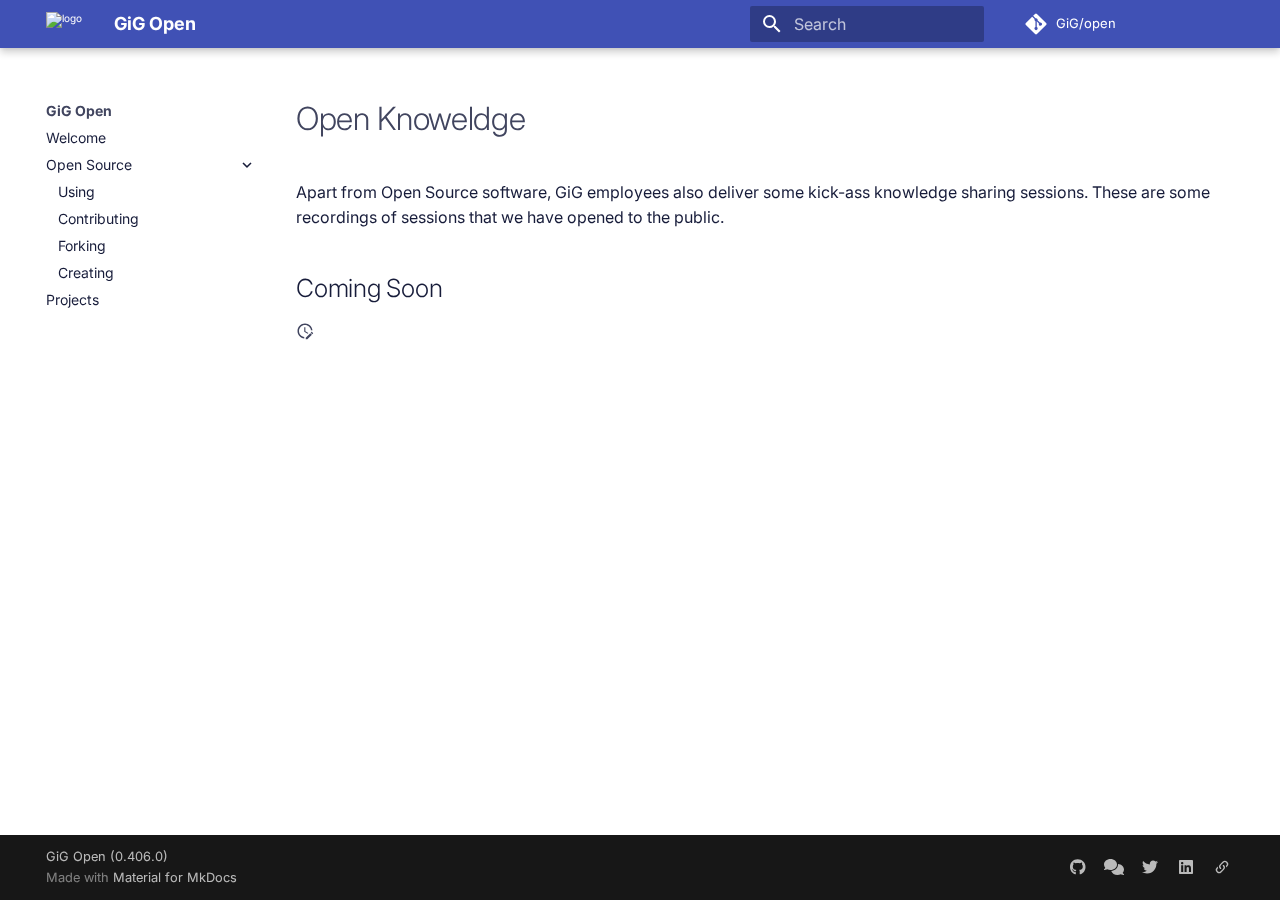
==== commit 0f35ca46: "deploy: 92793ee0848b417bd3de49d3c7f2c0b6bd123f96" ====
--- a/open-knowledge/index.html
+++ b/open-knowledge/index.html
@@ -3,4 +3,4 @@
 
     const el = document.createElement('pwa-update');
     document.body.appendChild(el);
-</script></head> <body dir=ltr data-md-color-scheme=preference data-md-color-primary=indigo data-md-color-accent=indigo> <input class=md-toggle data-md-toggle=drawer type=checkbox id=__drawer autocomplete=off> <input class=md-toggle data-md-toggle=search type=checkbox id=__search autocomplete=off> <label class=md-overlay for=__drawer></label> <div data-md-component=skip> <a href=#open-knoweldge class=md-skip> Skip to content </a> </div> <div data-md-component=announce> </div> <header class="md-header md-header--shadow" data-md-component=header> <nav class="md-header__inner md-grid" aria-label=Header> <a href=.. title="GiG Open" class="md-header__button md-logo" aria-label="GiG Open" data-md-component=logo> <img src="../assets/images/GiG logo_vector-04.svg" alt=logo> </a> <label class="md-header__button md-icon" for=__drawer> <svg xmlns=http://www.w3.org/2000/svg viewbox="0 0 24 24"><path d="M3 6h18v2H3zm0 5h18v2H3zm0 5h18v2H3z"/></svg> </label> <div class=md-header__title data-md-component=header-title> <div class=md-header__ellipsis> <div class=md-header__topic> <span class=md-ellipsis> GiG Open </span> </div> <div class=md-header__topic data-md-component=header-topic> <span class=md-ellipsis> Open Knoweldge </span> </div> </div> </div> <label class="md-header__button md-icon" for=__search> <svg xmlns=http://www.w3.org/2000/svg viewbox="0 0 24 24"><path d="M9.5 3A6.5 6.5 0 0 1 16 9.5c0 1.61-.59 3.09-1.56 4.23l.27.27h.79l5 5-1.5 1.5-5-5v-.79l-.27-.27A6.52 6.52 0 0 1 9.5 16 6.5 6.5 0 0 1 3 9.5 6.5 6.5 0 0 1 9.5 3m0 2C7 5 5 7 5 9.5S7 14 9.5 14 14 12 14 9.5 12 5 9.5 5"/></svg> </label> <div class=md-search data-md-component=search role=dialog> <label class=md-search__overlay for=__search></label> <div class=md-search__inner role=search> <form class=md-search__form name=search> <input type=text class=md-search__input name=query aria-label=Search placeholder=Search autocapitalize=off autocorrect=off autocomplete=off spellcheck=false data-md-component=search-query required> <label class="md-search__icon md-icon" for=__search> <svg xmlns=http://www.w3.org/2000/svg viewbox="0 0 24 24"><path d="M9.5 3A6.5 6.5 0 0 1 16 9.5c0 1.61-.59 3.09-1.56 4.23l.27.27h.79l5 5-1.5 1.5-5-5v-.79l-.27-.27A6.52 6.52 0 0 1 9.5 16 6.5 6.5 0 0 1 3 9.5 6.5 6.5 0 0 1 9.5 3m0 2C7 5 5 7 5 9.5S7 14 9.5 14 14 12 14 9.5 12 5 9.5 5"/></svg> <svg xmlns=http://www.w3.org/2000/svg viewbox="0 0 24 24"><path d="M20 11v2H8l5.5 5.5-1.42 1.42L4.16 12l7.92-7.92L13.5 5.5 8 11z"/></svg> </label> <nav class=md-search__options aria-label=Search> <button type=reset class="md-search__icon md-icon" title=Clear aria-label=Clear tabindex=-1> <svg xmlns=http://www.w3.org/2000/svg viewbox="0 0 24 24"><path d="M19 6.41 17.59 5 12 10.59 6.41 5 5 6.41 10.59 12 5 17.59 6.41 19 12 13.41 17.59 19 19 17.59 13.41 12z"/></svg> </button> </nav> </form> <div class=md-search__output> <div class=md-search__scrollwrap tabindex=0 data-md-scrollfix> <div class=md-search-result data-md-component=search-result> <div class=md-search-result__meta> Initializing search </div> <ol class=md-search-result__list role=presentation></ol> </div> </div> </div> </div> </div> <div class=md-header__source> <a href=https://github.com/GiG/open title="Go to repository" class=md-source data-md-component=source> <div class="md-source__icon md-icon"> <svg xmlns=http://www.w3.org/2000/svg viewbox="0 0 448 512"><!-- Font Awesome Free 6.7.1 by @fontawesome - https://fontawesome.com License - https://fontawesome.com/license/free (Icons: CC BY 4.0, Fonts: SIL OFL 1.1, Code: MIT License) Copyright 2024 Fonticons, Inc.--><path d="M439.55 236.05 244 40.45a28.87 28.87 0 0 0-40.81 0l-40.66 40.63 51.52 51.52c27.06-9.14 52.68 16.77 43.39 43.68l49.66 49.66c34.23-11.8 61.18 31 35.47 56.69-26.49 26.49-70.21-2.87-56-37.34L240.22 199v121.85c25.3 12.54 22.26 41.85 9.08 55a34.34 34.34 0 0 1-48.55 0c-17.57-17.6-11.07-46.91 11.25-56v-123c-20.8-8.51-24.6-30.74-18.64-45L142.57 101 8.45 235.14a28.86 28.86 0 0 0 0 40.81l195.61 195.6a28.86 28.86 0 0 0 40.8 0l194.69-194.69a28.86 28.86 0 0 0 0-40.81"/></svg> </div> <div class=md-source__repository> GiG/open </div> </a> </div> </nav> </header> <div class=md-container data-md-component=container> <main class=md-main data-md-component=main> <div class="md-main__inner md-grid"> <div class="md-sidebar md-sidebar--primary" data-md-component=sidebar data-md-type=navigation> <div class=md-sidebar__scrollwrap> <div class=md-sidebar__inner> <nav class="md-nav md-nav--primary md-nav--integrated" aria-label=Navigation data-md-level=0> <label class=md-nav__title for=__drawer> <a href=.. title="GiG Open" class="md-nav__button md-logo" aria-label="GiG Open" data-md-component=logo> <img src="../assets/images/GiG logo_vector-04.svg" alt=logo> </a> GiG Open </label> <div class=md-nav__source> <a href=https://github.com/GiG/open title="Go to repository" class=md-source data-md-component=source> <div class="md-source__icon md-icon"> <svg xmlns=http://www.w3.org/2000/svg viewbox="0 0 448 512"><!-- Font Awesome Free 6.7.1 by @fontawesome - https://fontawesome.com License - https://fontawesome.com/license/free (Icons: CC BY 4.0, Fonts: SIL OFL 1.1, Code: MIT License) Copyright 2024 Fonticons, Inc.--><path d="M439.55 236.05 244 40.45a28.87 28.87 0 0 0-40.81 0l-40.66 40.63 51.52 51.52c27.06-9.14 52.68 16.77 43.39 43.68l49.66 49.66c34.23-11.8 61.18 31 35.47 56.69-26.49 26.49-70.21-2.87-56-37.34L240.22 199v121.85c25.3 12.54 22.26 41.85 9.08 55a34.34 34.34 0 0 1-48.55 0c-17.57-17.6-11.07-46.91 11.25-56v-123c-20.8-8.51-24.6-30.74-18.64-45L142.57 101 8.45 235.14a28.86 28.86 0 0 0 0 40.81l195.61 195.6a28.86 28.86 0 0 0 40.8 0l194.69-194.69a28.86 28.86 0 0 0 0-40.81"/></svg> </div> <div class=md-source__repository> GiG/open </div> </a> </div> <ul class=md-nav__list data-md-scrollfix> <li class=md-nav__item> <a href=.. class=md-nav__link> <span class=md-ellipsis> Welcome </span> </a> </li> <li class="md-nav__item md-nav__item--nested"> <input class="md-nav__toggle md-toggle md-toggle--indeterminate" type=checkbox id=__nav_2> <label class=md-nav__link for=__nav_2 id=__nav_2_label tabindex=0> <span class=md-ellipsis> Open Source </span> <span class="md-nav__icon md-icon"></span> </label> <nav class=md-nav data-md-level=1 aria-labelledby=__nav_2_label aria-expanded=false> <label class=md-nav__title for=__nav_2> <span class="md-nav__icon md-icon"></span> Open Source </label> <ul class=md-nav__list data-md-scrollfix> <li class=md-nav__item> <a href=../open-source/using/ class=md-nav__link> <span class=md-ellipsis> Using </span> </a> </li> <li class=md-nav__item> <a href=../open-source/contributing/ class=md-nav__link> <span class=md-ellipsis> Contributing </span> </a> </li> <li class=md-nav__item> <a href=../open-source/forking/ class=md-nav__link> <span class=md-ellipsis> Forking </span> </a> </li> <li class=md-nav__item> <a href=../open-source/creating/ class=md-nav__link> <span class=md-ellipsis> Creating </span> </a> </li> </ul> </nav> </li> <li class=md-nav__item> <a href=../projects/ class=md-nav__link> <span class=md-ellipsis> Projects </span> </a> </li> </ul> </nav> </div> </div> </div> <div class=md-content data-md-component=content> <article class="md-content__inner md-typeset"> <h1 id=open-knoweldge>Open Knoweldge<a class=headerlink href=#open-knoweldge title="Permanent link">&para;</a></h1> <p>Apart from Open Source software, GiG employees also deliver some kick-ass knowledge sharing sessions. These are some recordings of sessions that we have opened to the public.</p> <h2 id=coming-soon>Coming Soon<a class=headerlink href=#coming-soon title="Permanent link">&para;</a></h2> <aside class=md-source-file> <span class=md-source-file__fact> <span class=md-icon title="Last update"> <svg xmlns=http://www.w3.org/2000/svg viewbox="0 0 24 24"><path d="M21 13.1c-.1 0-.3.1-.4.2l-1 1 2.1 2.1 1-1c.2-.2.2-.6 0-.8l-1.3-1.3c-.1-.1-.2-.2-.4-.2m-1.9 1.8-6.1 6V23h2.1l6.1-6.1zM12.5 7v5.2l4 2.4-1 1L11 13V7zM11 21.9c-5.1-.5-9-4.8-9-9.9C2 6.5 6.5 2 12 2c5.3 0 9.6 4.1 10 9.3-.3-.1-.6-.2-1-.2s-.7.1-1 .2C19.6 7.2 16.2 4 12 4c-4.4 0-8 3.6-8 8 0 4.1 3.1 7.5 7.1 7.9l-.1.2z"/></svg> </span> <span class="git-revision-date-localized-plugin git-revision-date-localized-plugin-timeago"><span class=timeago datetime=2020-06-16T09:09:07+00:00 locale=en></span></span><span class="git-revision-date-localized-plugin git-revision-date-localized-plugin-iso_date">2020-06-16</span> </span> </aside> </article> </div> <script>var target=document.getElementById(location.hash.slice(1));target&&target.name&&(target.checked=target.name.startsWith("__tabbed_"))</script> </div> </main> <footer class=md-footer> <div class="md-footer-meta md-typeset"> <div class="md-footer-meta__inner md-grid"> <div class=md-copyright> <div class=md-copyright__highlight> GiG Open (0.405.0) </div> Made with <a href=https://squidfunk.github.io/mkdocs-material/ target=_blank rel=noopener> Material for MkDocs </a> </div> <div class=md-social> <a href=https://github.com/GiG target=_blank rel=noopener title=github.com class=md-social__link> <svg xmlns=http://www.w3.org/2000/svg viewbox="0 0 496 512"><!-- Font Awesome Free 6.7.1 by @fontawesome - https://fontawesome.com License - https://fontawesome.com/license/free (Icons: CC BY 4.0, Fonts: SIL OFL 1.1, Code: MIT License) Copyright 2024 Fonticons, Inc.--><path d="M165.9 397.4c0 2-2.3 3.6-5.2 3.6-3.3.3-5.6-1.3-5.6-3.6 0-2 2.3-3.6 5.2-3.6 3-.3 5.6 1.3 5.6 3.6m-31.1-4.5c-.7 2 1.3 4.3 4.3 4.9 2.6 1 5.6 0 6.2-2s-1.3-4.3-4.3-5.2c-2.6-.7-5.5.3-6.2 2.3m44.2-1.7c-2.9.7-4.9 2.6-4.6 4.9.3 2 2.9 3.3 5.9 2.6 2.9-.7 4.9-2.6 4.6-4.6-.3-1.9-3-3.2-5.9-2.9M244.8 8C106.1 8 0 113.3 0 252c0 110.9 69.8 205.8 169.5 239.2 12.8 2.3 17.3-5.6 17.3-12.1 0-6.2-.3-40.4-.3-61.4 0 0-70 15-84.7-29.8 0 0-11.4-29.1-27.8-36.6 0 0-22.9-15.7 1.6-15.4 0 0 24.9 2 38.6 25.8 21.9 38.6 58.6 27.5 72.9 20.9 2.3-16 8.8-27.1 16-33.7-55.9-6.2-112.3-14.3-112.3-110.5 0-27.5 7.6-41.3 23.6-58.9-2.6-6.5-11.1-33.3 2.6-67.9 20.9-6.5 69 27 69 27 20-5.6 41.5-8.5 62.8-8.5s42.8 2.9 62.8 8.5c0 0 48.1-33.6 69-27 13.7 34.7 5.2 61.4 2.6 67.9 16 17.7 25.8 31.5 25.8 58.9 0 96.5-58.9 104.2-114.8 110.5 9.2 7.9 17 22.9 17 46.4 0 33.7-.3 75.4-.3 83.6 0 6.5 4.6 14.4 17.3 12.1C428.2 457.8 496 362.9 496 252 496 113.3 383.5 8 244.8 8M97.2 352.9c-1.3 1-1 3.3.7 5.2 1.6 1.6 3.9 2.3 5.2 1 1.3-1 1-3.3-.7-5.2-1.6-1.6-3.9-2.3-5.2-1m-10.8-8.1c-.7 1.3.3 2.9 2.3 3.9 1.6 1 3.6.7 4.3-.7.7-1.3-.3-2.9-2.3-3.9-2-.6-3.6-.3-4.3.7m32.4 35.6c-1.6 1.3-1 4.3 1.3 6.2 2.3 2.3 5.2 2.6 6.5 1 1.3-1.3.7-4.3-1.3-6.2-2.2-2.3-5.2-2.6-6.5-1m-11.4-14.7c-1.6 1-1.6 3.6 0 5.9s4.3 3.3 5.6 2.3c1.6-1.3 1.6-3.9 0-6.2-1.4-2.3-4-3.3-5.6-2"/></svg> </a> <a href=https://github.com/GiG/open/discussions target=_blank rel=noopener title=github.com class=md-social__link> <svg xmlns=http://www.w3.org/2000/svg viewbox="0 0 640 512"><!-- Font Awesome Free 6.7.1 by @fontawesome - https://fontawesome.com License - https://fontawesome.com/license/free (Icons: CC BY 4.0, Fonts: SIL OFL 1.1, Code: MIT License) Copyright 2024 Fonticons, Inc.--><path d="M208 352c114.9 0 208-78.8 208-176S322.9 0 208 0 0 78.8 0 176c0 38.6 14.7 74.3 39.6 103.4-3.5 9.4-8.7 17.7-14.2 24.7-4.8 6.2-9.7 11-13.3 14.3-1.8 1.6-3.3 2.9-4.3 3.7-.5.4-.9.7-1.1.8l-.2.2C1 327.2-1.4 334.4.8 340.9S9.1 352 16 352c21.8 0 43.8-5.6 62.1-12.5 9.2-3.5 17.8-7.4 25.2-11.4C134.1 343.3 169.8 352 208 352m240-176c0 112.3-99.1 196.9-216.5 207 24.3 74.4 104.9 129 200.5 129 38.2 0 73.9-8.7 104.7-23.9 7.5 4 16 7.9 25.2 11.4 18.3 6.9 40.3 12.5 62.1 12.5 6.9 0 13.1-4.5 15.2-11.1s-.2-13.8-5.8-17.9l-.2-.2c-.2-.2-.6-.4-1.1-.8-1-.8-2.5-2-4.3-3.7-3.6-3.3-8.5-8.1-13.3-14.3-5.5-7-10.7-15.4-14.2-24.7 24.9-29 39.6-64.7 39.6-103.4 0-92.8-84.9-168.9-192.6-175.5.4 5.1.6 10.3.6 15.5z"/></svg> </a> <a href=https://twitter.com/GIG_online target=_blank rel=noopener title=twitter.com class=md-social__link> <svg xmlns=http://www.w3.org/2000/svg viewbox="0 0 512 512"><!-- Font Awesome Free 6.7.1 by @fontawesome - https://fontawesome.com License - https://fontawesome.com/license/free (Icons: CC BY 4.0, Fonts: SIL OFL 1.1, Code: MIT License) Copyright 2024 Fonticons, Inc.--><path d="M459.37 151.716c.325 4.548.325 9.097.325 13.645 0 138.72-105.583 298.558-298.558 298.558-59.452 0-114.68-17.219-161.137-47.106 8.447.974 16.568 1.299 25.34 1.299 49.055 0 94.213-16.568 130.274-44.832-46.132-.975-84.792-31.188-98.112-72.772 6.498.974 12.995 1.624 19.818 1.624 9.421 0 18.843-1.3 27.614-3.573-48.081-9.747-84.143-51.98-84.143-102.985v-1.299c13.969 7.797 30.214 12.67 47.431 13.319-28.264-18.843-46.781-51.005-46.781-87.391 0-19.492 5.197-37.36 14.294-52.954 51.655 63.675 129.3 105.258 216.365 109.807-1.624-7.797-2.599-15.918-2.599-24.04 0-57.828 46.782-104.934 104.934-104.934 30.213 0 57.502 12.67 76.67 33.137 23.715-4.548 46.456-13.32 66.599-25.34-7.798 24.366-24.366 44.833-46.132 57.827 21.117-2.273 41.584-8.122 60.426-16.243-14.292 20.791-32.161 39.308-52.628 54.253"/></svg> </a> <a href=https://linkedin.com/company/gig-gaming-innovation-group/ target=_blank rel=noopener title=linkedin.com class=md-social__link> <svg xmlns=http://www.w3.org/2000/svg viewbox="0 0 448 512"><!-- Font Awesome Free 6.7.1 by @fontawesome - https://fontawesome.com License - https://fontawesome.com/license/free (Icons: CC BY 4.0, Fonts: SIL OFL 1.1, Code: MIT License) Copyright 2024 Fonticons, Inc.--><path d="M416 32H31.9C14.3 32 0 46.5 0 64.3v383.4C0 465.5 14.3 480 31.9 480H416c17.6 0 32-14.5 32-32.3V64.3c0-17.8-14.4-32.3-32-32.3M135.4 416H69V202.2h66.5V416zm-33.2-243c-21.3 0-38.5-17.3-38.5-38.5S80.9 96 102.2 96c21.2 0 38.5 17.3 38.5 38.5 0 21.3-17.2 38.5-38.5 38.5m282.1 243h-66.4V312c0-24.8-.5-56.7-34.5-56.7-34.6 0-39.9 27-39.9 54.9V416h-66.4V202.2h63.7v29.2h.9c8.9-16.8 30.6-34.5 62.9-34.5 67.2 0 79.7 44.3 79.7 101.9z"/></svg> </a> <a href=https://gig.com target=_blank rel=noopener title=gig.com class=md-social__link> <svg xmlns=http://www.w3.org/2000/svg viewbox="0 0 24 24"><path d="M10.59 13.41c.41.39.41 1.03 0 1.42-.39.39-1.03.39-1.42 0a5.003 5.003 0 0 1 0-7.07l3.54-3.54a5.003 5.003 0 0 1 7.07 0 5.003 5.003 0 0 1 0 7.07l-1.49 1.49c.01-.82-.12-1.64-.4-2.42l.47-.48a2.98 2.98 0 0 0 0-4.24 2.98 2.98 0 0 0-4.24 0l-3.53 3.53a2.98 2.98 0 0 0 0 4.24m2.82-4.24c.39-.39 1.03-.39 1.42 0a5.003 5.003 0 0 1 0 7.07l-3.54 3.54a5.003 5.003 0 0 1-7.07 0 5.003 5.003 0 0 1 0-7.07l1.49-1.49c-.01.82.12 1.64.4 2.43l-.47.47a2.98 2.98 0 0 0 0 4.24 2.98 2.98 0 0 0 4.24 0l3.53-3.53a2.98 2.98 0 0 0 0-4.24.973.973 0 0 1 0-1.42"/></svg> </a> </div> </div> </div> </footer> </div> <div class=md-dialog data-md-component=dialog> <div class="md-dialog__inner md-typeset"></div> </div> <script id=__config type=application/json>{"base": "..", "features": ["navigation.instant", "navigation.expand", "toc.integrate"], "search": "../assets/javascripts/workers/search.6ce7567c.min.js", "translations": {"clipboard.copied": "Copied to clipboard", "clipboard.copy": "Copy to clipboard", "search.result.more.one": "1 more on this page", "search.result.more.other": "# more on this page", "search.result.none": "No matching documents", "search.result.one": "1 matching document", "search.result.other": "# matching documents", "search.result.placeholder": "Type to start searching", "search.result.term.missing": "Missing", "select.version": "Select version"}}</script> <script src=../assets/javascripts/bundle.88dd0f4e.min.js></script> <script src=../js/timeago.min.js></script> <script src=../js/timeago_mkdocs_material.js></script> </body> </html>+</script></head> <body dir=ltr data-md-color-scheme=preference data-md-color-primary=indigo data-md-color-accent=indigo> <input class=md-toggle data-md-toggle=drawer type=checkbox id=__drawer autocomplete=off> <input class=md-toggle data-md-toggle=search type=checkbox id=__search autocomplete=off> <label class=md-overlay for=__drawer></label> <div data-md-component=skip> <a href=#open-knoweldge class=md-skip> Skip to content </a> </div> <div data-md-component=announce> </div> <header class="md-header md-header--shadow" data-md-component=header> <nav class="md-header__inner md-grid" aria-label=Header> <a href=.. title="GiG Open" class="md-header__button md-logo" aria-label="GiG Open" data-md-component=logo> <img src="../assets/images/GiG logo_vector-04.svg" alt=logo> </a> <label class="md-header__button md-icon" for=__drawer> <svg xmlns=http://www.w3.org/2000/svg viewbox="0 0 24 24"><path d="M3 6h18v2H3zm0 5h18v2H3zm0 5h18v2H3z"/></svg> </label> <div class=md-header__title data-md-component=header-title> <div class=md-header__ellipsis> <div class=md-header__topic> <span class=md-ellipsis> GiG Open </span> </div> <div class=md-header__topic data-md-component=header-topic> <span class=md-ellipsis> Open Knoweldge </span> </div> </div> </div> <label class="md-header__button md-icon" for=__search> <svg xmlns=http://www.w3.org/2000/svg viewbox="0 0 24 24"><path d="M9.5 3A6.5 6.5 0 0 1 16 9.5c0 1.61-.59 3.09-1.56 4.23l.27.27h.79l5 5-1.5 1.5-5-5v-.79l-.27-.27A6.52 6.52 0 0 1 9.5 16 6.5 6.5 0 0 1 3 9.5 6.5 6.5 0 0 1 9.5 3m0 2C7 5 5 7 5 9.5S7 14 9.5 14 14 12 14 9.5 12 5 9.5 5"/></svg> </label> <div class=md-search data-md-component=search role=dialog> <label class=md-search__overlay for=__search></label> <div class=md-search__inner role=search> <form class=md-search__form name=search> <input type=text class=md-search__input name=query aria-label=Search placeholder=Search autocapitalize=off autocorrect=off autocomplete=off spellcheck=false data-md-component=search-query required> <label class="md-search__icon md-icon" for=__search> <svg xmlns=http://www.w3.org/2000/svg viewbox="0 0 24 24"><path d="M9.5 3A6.5 6.5 0 0 1 16 9.5c0 1.61-.59 3.09-1.56 4.23l.27.27h.79l5 5-1.5 1.5-5-5v-.79l-.27-.27A6.52 6.52 0 0 1 9.5 16 6.5 6.5 0 0 1 3 9.5 6.5 6.5 0 0 1 9.5 3m0 2C7 5 5 7 5 9.5S7 14 9.5 14 14 12 14 9.5 12 5 9.5 5"/></svg> <svg xmlns=http://www.w3.org/2000/svg viewbox="0 0 24 24"><path d="M20 11v2H8l5.5 5.5-1.42 1.42L4.16 12l7.92-7.92L13.5 5.5 8 11z"/></svg> </label> <nav class=md-search__options aria-label=Search> <button type=reset class="md-search__icon md-icon" title=Clear aria-label=Clear tabindex=-1> <svg xmlns=http://www.w3.org/2000/svg viewbox="0 0 24 24"><path d="M19 6.41 17.59 5 12 10.59 6.41 5 5 6.41 10.59 12 5 17.59 6.41 19 12 13.41 17.59 19 19 17.59 13.41 12z"/></svg> </button> </nav> </form> <div class=md-search__output> <div class=md-search__scrollwrap tabindex=0 data-md-scrollfix> <div class=md-search-result data-md-component=search-result> <div class=md-search-result__meta> Initializing search </div> <ol class=md-search-result__list role=presentation></ol> </div> </div> </div> </div> </div> <div class=md-header__source> <a href=https://github.com/GiG/open title="Go to repository" class=md-source data-md-component=source> <div class="md-source__icon md-icon"> <svg xmlns=http://www.w3.org/2000/svg viewbox="0 0 448 512"><!-- Font Awesome Free 6.7.1 by @fontawesome - https://fontawesome.com License - https://fontawesome.com/license/free (Icons: CC BY 4.0, Fonts: SIL OFL 1.1, Code: MIT License) Copyright 2024 Fonticons, Inc.--><path d="M439.55 236.05 244 40.45a28.87 28.87 0 0 0-40.81 0l-40.66 40.63 51.52 51.52c27.06-9.14 52.68 16.77 43.39 43.68l49.66 49.66c34.23-11.8 61.18 31 35.47 56.69-26.49 26.49-70.21-2.87-56-37.34L240.22 199v121.85c25.3 12.54 22.26 41.85 9.08 55a34.34 34.34 0 0 1-48.55 0c-17.57-17.6-11.07-46.91 11.25-56v-123c-20.8-8.51-24.6-30.74-18.64-45L142.57 101 8.45 235.14a28.86 28.86 0 0 0 0 40.81l195.61 195.6a28.86 28.86 0 0 0 40.8 0l194.69-194.69a28.86 28.86 0 0 0 0-40.81"/></svg> </div> <div class=md-source__repository> GiG/open </div> </a> </div> </nav> </header> <div class=md-container data-md-component=container> <main class=md-main data-md-component=main> <div class="md-main__inner md-grid"> <div class="md-sidebar md-sidebar--primary" data-md-component=sidebar data-md-type=navigation> <div class=md-sidebar__scrollwrap> <div class=md-sidebar__inner> <nav class="md-nav md-nav--primary md-nav--integrated" aria-label=Navigation data-md-level=0> <label class=md-nav__title for=__drawer> <a href=.. title="GiG Open" class="md-nav__button md-logo" aria-label="GiG Open" data-md-component=logo> <img src="../assets/images/GiG logo_vector-04.svg" alt=logo> </a> GiG Open </label> <div class=md-nav__source> <a href=https://github.com/GiG/open title="Go to repository" class=md-source data-md-component=source> <div class="md-source__icon md-icon"> <svg xmlns=http://www.w3.org/2000/svg viewbox="0 0 448 512"><!-- Font Awesome Free 6.7.1 by @fontawesome - https://fontawesome.com License - https://fontawesome.com/license/free (Icons: CC BY 4.0, Fonts: SIL OFL 1.1, Code: MIT License) Copyright 2024 Fonticons, Inc.--><path d="M439.55 236.05 244 40.45a28.87 28.87 0 0 0-40.81 0l-40.66 40.63 51.52 51.52c27.06-9.14 52.68 16.77 43.39 43.68l49.66 49.66c34.23-11.8 61.18 31 35.47 56.69-26.49 26.49-70.21-2.87-56-37.34L240.22 199v121.85c25.3 12.54 22.26 41.85 9.08 55a34.34 34.34 0 0 1-48.55 0c-17.57-17.6-11.07-46.91 11.25-56v-123c-20.8-8.51-24.6-30.74-18.64-45L142.57 101 8.45 235.14a28.86 28.86 0 0 0 0 40.81l195.61 195.6a28.86 28.86 0 0 0 40.8 0l194.69-194.69a28.86 28.86 0 0 0 0-40.81"/></svg> </div> <div class=md-source__repository> GiG/open </div> </a> </div> <ul class=md-nav__list data-md-scrollfix> <li class=md-nav__item> <a href=.. class=md-nav__link> <span class=md-ellipsis> Welcome </span> </a> </li> <li class="md-nav__item md-nav__item--nested"> <input class="md-nav__toggle md-toggle md-toggle--indeterminate" type=checkbox id=__nav_2> <label class=md-nav__link for=__nav_2 id=__nav_2_label tabindex=0> <span class=md-ellipsis> Open Source </span> <span class="md-nav__icon md-icon"></span> </label> <nav class=md-nav data-md-level=1 aria-labelledby=__nav_2_label aria-expanded=false> <label class=md-nav__title for=__nav_2> <span class="md-nav__icon md-icon"></span> Open Source </label> <ul class=md-nav__list data-md-scrollfix> <li class=md-nav__item> <a href=../open-source/using/ class=md-nav__link> <span class=md-ellipsis> Using </span> </a> </li> <li class=md-nav__item> <a href=../open-source/contributing/ class=md-nav__link> <span class=md-ellipsis> Contributing </span> </a> </li> <li class=md-nav__item> <a href=../open-source/forking/ class=md-nav__link> <span class=md-ellipsis> Forking </span> </a> </li> <li class=md-nav__item> <a href=../open-source/creating/ class=md-nav__link> <span class=md-ellipsis> Creating </span> </a> </li> </ul> </nav> </li> <li class=md-nav__item> <a href=../projects/ class=md-nav__link> <span class=md-ellipsis> Projects </span> </a> </li> </ul> </nav> </div> </div> </div> <div class=md-content data-md-component=content> <article class="md-content__inner md-typeset"> <h1 id=open-knoweldge>Open Knoweldge<a class=headerlink href=#open-knoweldge title="Permanent link">&para;</a></h1> <p>Apart from Open Source software, GiG employees also deliver some kick-ass knowledge sharing sessions. These are some recordings of sessions that we have opened to the public.</p> <h2 id=coming-soon>Coming Soon<a class=headerlink href=#coming-soon title="Permanent link">&para;</a></h2> <aside class=md-source-file> <span class=md-source-file__fact> <span class=md-icon title="Last update"> <svg xmlns=http://www.w3.org/2000/svg viewbox="0 0 24 24"><path d="M21 13.1c-.1 0-.3.1-.4.2l-1 1 2.1 2.1 1-1c.2-.2.2-.6 0-.8l-1.3-1.3c-.1-.1-.2-.2-.4-.2m-1.9 1.8-6.1 6V23h2.1l6.1-6.1zM12.5 7v5.2l4 2.4-1 1L11 13V7zM11 21.9c-5.1-.5-9-4.8-9-9.9C2 6.5 6.5 2 12 2c5.3 0 9.6 4.1 10 9.3-.3-.1-.6-.2-1-.2s-.7.1-1 .2C19.6 7.2 16.2 4 12 4c-4.4 0-8 3.6-8 8 0 4.1 3.1 7.5 7.1 7.9l-.1.2z"/></svg> </span> <span class="git-revision-date-localized-plugin git-revision-date-localized-plugin-timeago"><span class=timeago datetime=2020-06-16T09:09:07+00:00 locale=en></span></span><span class="git-revision-date-localized-plugin git-revision-date-localized-plugin-iso_date">2020-06-16</span> </span> </aside> </article> </div> <script>var target=document.getElementById(location.hash.slice(1));target&&target.name&&(target.checked=target.name.startsWith("__tabbed_"))</script> </div> </main> <footer class=md-footer> <div class="md-footer-meta md-typeset"> <div class="md-footer-meta__inner md-grid"> <div class=md-copyright> <div class=md-copyright__highlight> GiG Open (0.406.0) </div> Made with <a href=https://squidfunk.github.io/mkdocs-material/ target=_blank rel=noopener> Material for MkDocs </a> </div> <div class=md-social> <a href=https://github.com/GiG target=_blank rel=noopener title=github.com class=md-social__link> <svg xmlns=http://www.w3.org/2000/svg viewbox="0 0 496 512"><!-- Font Awesome Free 6.7.1 by @fontawesome - https://fontawesome.com License - https://fontawesome.com/license/free (Icons: CC BY 4.0, Fonts: SIL OFL 1.1, Code: MIT License) Copyright 2024 Fonticons, Inc.--><path d="M165.9 397.4c0 2-2.3 3.6-5.2 3.6-3.3.3-5.6-1.3-5.6-3.6 0-2 2.3-3.6 5.2-3.6 3-.3 5.6 1.3 5.6 3.6m-31.1-4.5c-.7 2 1.3 4.3 4.3 4.9 2.6 1 5.6 0 6.2-2s-1.3-4.3-4.3-5.2c-2.6-.7-5.5.3-6.2 2.3m44.2-1.7c-2.9.7-4.9 2.6-4.6 4.9.3 2 2.9 3.3 5.9 2.6 2.9-.7 4.9-2.6 4.6-4.6-.3-1.9-3-3.2-5.9-2.9M244.8 8C106.1 8 0 113.3 0 252c0 110.9 69.8 205.8 169.5 239.2 12.8 2.3 17.3-5.6 17.3-12.1 0-6.2-.3-40.4-.3-61.4 0 0-70 15-84.7-29.8 0 0-11.4-29.1-27.8-36.6 0 0-22.9-15.7 1.6-15.4 0 0 24.9 2 38.6 25.8 21.9 38.6 58.6 27.5 72.9 20.9 2.3-16 8.8-27.1 16-33.7-55.9-6.2-112.3-14.3-112.3-110.5 0-27.5 7.6-41.3 23.6-58.9-2.6-6.5-11.1-33.3 2.6-67.9 20.9-6.5 69 27 69 27 20-5.6 41.5-8.5 62.8-8.5s42.8 2.9 62.8 8.5c0 0 48.1-33.6 69-27 13.7 34.7 5.2 61.4 2.6 67.9 16 17.7 25.8 31.5 25.8 58.9 0 96.5-58.9 104.2-114.8 110.5 9.2 7.9 17 22.9 17 46.4 0 33.7-.3 75.4-.3 83.6 0 6.5 4.6 14.4 17.3 12.1C428.2 457.8 496 362.9 496 252 496 113.3 383.5 8 244.8 8M97.2 352.9c-1.3 1-1 3.3.7 5.2 1.6 1.6 3.9 2.3 5.2 1 1.3-1 1-3.3-.7-5.2-1.6-1.6-3.9-2.3-5.2-1m-10.8-8.1c-.7 1.3.3 2.9 2.3 3.9 1.6 1 3.6.7 4.3-.7.7-1.3-.3-2.9-2.3-3.9-2-.6-3.6-.3-4.3.7m32.4 35.6c-1.6 1.3-1 4.3 1.3 6.2 2.3 2.3 5.2 2.6 6.5 1 1.3-1.3.7-4.3-1.3-6.2-2.2-2.3-5.2-2.6-6.5-1m-11.4-14.7c-1.6 1-1.6 3.6 0 5.9s4.3 3.3 5.6 2.3c1.6-1.3 1.6-3.9 0-6.2-1.4-2.3-4-3.3-5.6-2"/></svg> </a> <a href=https://github.com/GiG/open/discussions target=_blank rel=noopener title=github.com class=md-social__link> <svg xmlns=http://www.w3.org/2000/svg viewbox="0 0 640 512"><!-- Font Awesome Free 6.7.1 by @fontawesome - https://fontawesome.com License - https://fontawesome.com/license/free (Icons: CC BY 4.0, Fonts: SIL OFL 1.1, Code: MIT License) Copyright 2024 Fonticons, Inc.--><path d="M208 352c114.9 0 208-78.8 208-176S322.9 0 208 0 0 78.8 0 176c0 38.6 14.7 74.3 39.6 103.4-3.5 9.4-8.7 17.7-14.2 24.7-4.8 6.2-9.7 11-13.3 14.3-1.8 1.6-3.3 2.9-4.3 3.7-.5.4-.9.7-1.1.8l-.2.2C1 327.2-1.4 334.4.8 340.9S9.1 352 16 352c21.8 0 43.8-5.6 62.1-12.5 9.2-3.5 17.8-7.4 25.2-11.4C134.1 343.3 169.8 352 208 352m240-176c0 112.3-99.1 196.9-216.5 207 24.3 74.4 104.9 129 200.5 129 38.2 0 73.9-8.7 104.7-23.9 7.5 4 16 7.9 25.2 11.4 18.3 6.9 40.3 12.5 62.1 12.5 6.9 0 13.1-4.5 15.2-11.1s-.2-13.8-5.8-17.9l-.2-.2c-.2-.2-.6-.4-1.1-.8-1-.8-2.5-2-4.3-3.7-3.6-3.3-8.5-8.1-13.3-14.3-5.5-7-10.7-15.4-14.2-24.7 24.9-29 39.6-64.7 39.6-103.4 0-92.8-84.9-168.9-192.6-175.5.4 5.1.6 10.3.6 15.5z"/></svg> </a> <a href=https://twitter.com/GIG_online target=_blank rel=noopener title=twitter.com class=md-social__link> <svg xmlns=http://www.w3.org/2000/svg viewbox="0 0 512 512"><!-- Font Awesome Free 6.7.1 by @fontawesome - https://fontawesome.com License - https://fontawesome.com/license/free (Icons: CC BY 4.0, Fonts: SIL OFL 1.1, Code: MIT License) Copyright 2024 Fonticons, Inc.--><path d="M459.37 151.716c.325 4.548.325 9.097.325 13.645 0 138.72-105.583 298.558-298.558 298.558-59.452 0-114.68-17.219-161.137-47.106 8.447.974 16.568 1.299 25.34 1.299 49.055 0 94.213-16.568 130.274-44.832-46.132-.975-84.792-31.188-98.112-72.772 6.498.974 12.995 1.624 19.818 1.624 9.421 0 18.843-1.3 27.614-3.573-48.081-9.747-84.143-51.98-84.143-102.985v-1.299c13.969 7.797 30.214 12.67 47.431 13.319-28.264-18.843-46.781-51.005-46.781-87.391 0-19.492 5.197-37.36 14.294-52.954 51.655 63.675 129.3 105.258 216.365 109.807-1.624-7.797-2.599-15.918-2.599-24.04 0-57.828 46.782-104.934 104.934-104.934 30.213 0 57.502 12.67 76.67 33.137 23.715-4.548 46.456-13.32 66.599-25.34-7.798 24.366-24.366 44.833-46.132 57.827 21.117-2.273 41.584-8.122 60.426-16.243-14.292 20.791-32.161 39.308-52.628 54.253"/></svg> </a> <a href=https://linkedin.com/company/gig-gaming-innovation-group/ target=_blank rel=noopener title=linkedin.com class=md-social__link> <svg xmlns=http://www.w3.org/2000/svg viewbox="0 0 448 512"><!-- Font Awesome Free 6.7.1 by @fontawesome - https://fontawesome.com License - https://fontawesome.com/license/free (Icons: CC BY 4.0, Fonts: SIL OFL 1.1, Code: MIT License) Copyright 2024 Fonticons, Inc.--><path d="M416 32H31.9C14.3 32 0 46.5 0 64.3v383.4C0 465.5 14.3 480 31.9 480H416c17.6 0 32-14.5 32-32.3V64.3c0-17.8-14.4-32.3-32-32.3M135.4 416H69V202.2h66.5V416zm-33.2-243c-21.3 0-38.5-17.3-38.5-38.5S80.9 96 102.2 96c21.2 0 38.5 17.3 38.5 38.5 0 21.3-17.2 38.5-38.5 38.5m282.1 243h-66.4V312c0-24.8-.5-56.7-34.5-56.7-34.6 0-39.9 27-39.9 54.9V416h-66.4V202.2h63.7v29.2h.9c8.9-16.8 30.6-34.5 62.9-34.5 67.2 0 79.7 44.3 79.7 101.9z"/></svg> </a> <a href=https://gig.com target=_blank rel=noopener title=gig.com class=md-social__link> <svg xmlns=http://www.w3.org/2000/svg viewbox="0 0 24 24"><path d="M10.59 13.41c.41.39.41 1.03 0 1.42-.39.39-1.03.39-1.42 0a5.003 5.003 0 0 1 0-7.07l3.54-3.54a5.003 5.003 0 0 1 7.07 0 5.003 5.003 0 0 1 0 7.07l-1.49 1.49c.01-.82-.12-1.64-.4-2.42l.47-.48a2.98 2.98 0 0 0 0-4.24 2.98 2.98 0 0 0-4.24 0l-3.53 3.53a2.98 2.98 0 0 0 0 4.24m2.82-4.24c.39-.39 1.03-.39 1.42 0a5.003 5.003 0 0 1 0 7.07l-3.54 3.54a5.003 5.003 0 0 1-7.07 0 5.003 5.003 0 0 1 0-7.07l1.49-1.49c-.01.82.12 1.64.4 2.43l-.47.47a2.98 2.98 0 0 0 0 4.24 2.98 2.98 0 0 0 4.24 0l3.53-3.53a2.98 2.98 0 0 0 0-4.24.973.973 0 0 1 0-1.42"/></svg> </a> </div> </div> </div> </footer> </div> <div class=md-dialog data-md-component=dialog> <div class="md-dialog__inner md-typeset"></div> </div> <script id=__config type=application/json>{"base": "..", "features": ["navigation.instant", "navigation.expand", "toc.integrate"], "search": "../assets/javascripts/workers/search.6ce7567c.min.js", "translations": {"clipboard.copied": "Copied to clipboard", "clipboard.copy": "Copy to clipboard", "search.result.more.one": "1 more on this page", "search.result.more.other": "# more on this page", "search.result.none": "No matching documents", "search.result.one": "1 matching document", "search.result.other": "# matching documents", "search.result.placeholder": "Type to start searching", "search.result.term.missing": "Missing", "select.version": "Select version"}}</script> <script src=../assets/javascripts/bundle.88dd0f4e.min.js></script> <script src=../js/timeago.min.js></script> <script src=../js/timeago_mkdocs_material.js></script> </body> </html>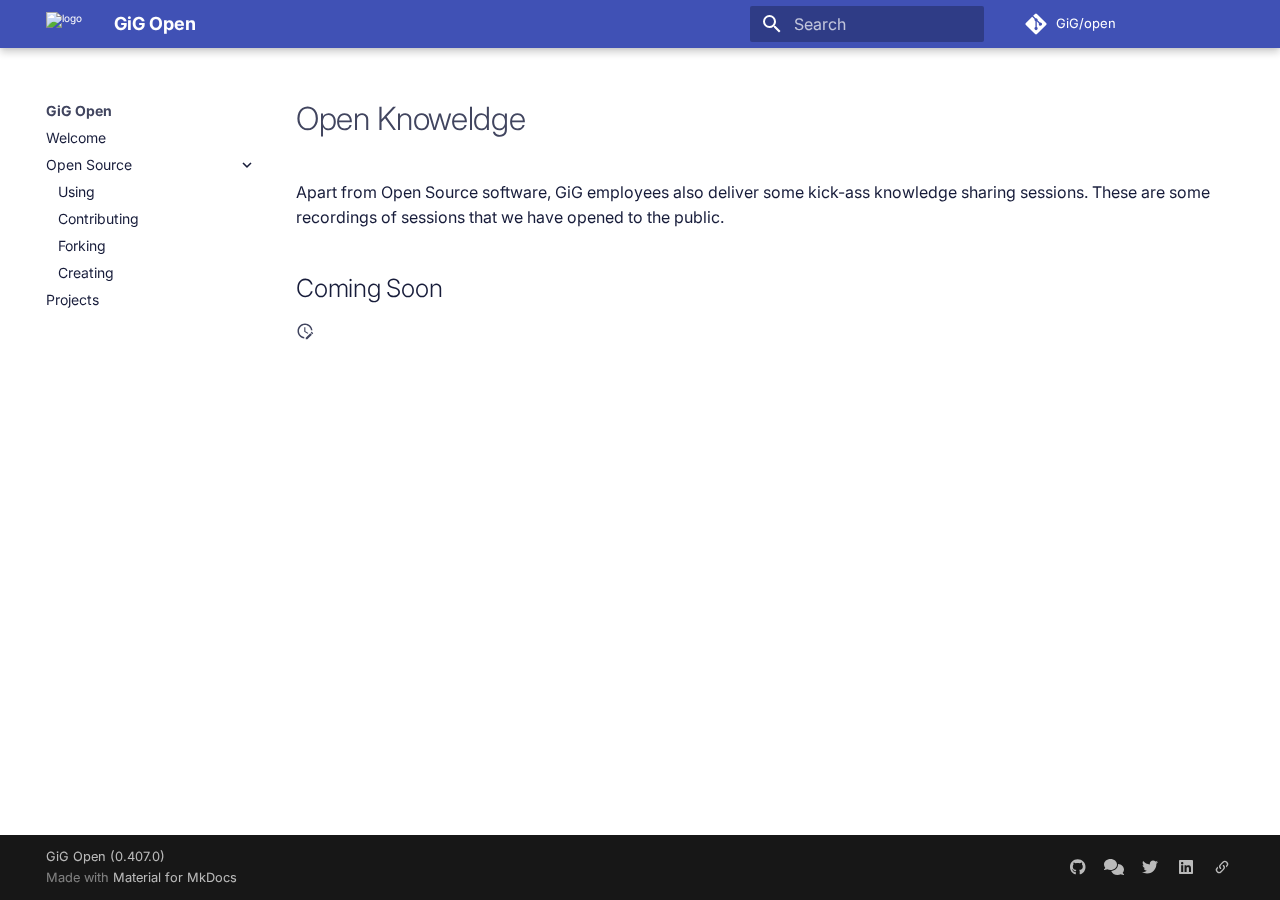
==== commit 597f0113: "deploy: 84283899e300b72b71318f325ca1f7e862c2a94a" ====
--- a/open-knowledge/index.html
+++ b/open-knowledge/index.html
@@ -3,4 +3,4 @@
 
     const el = document.createElement('pwa-update');
     document.body.appendChild(el);
-</script></head> <body dir=ltr data-md-color-scheme=preference data-md-color-primary=indigo data-md-color-accent=indigo> <input class=md-toggle data-md-toggle=drawer type=checkbox id=__drawer autocomplete=off> <input class=md-toggle data-md-toggle=search type=checkbox id=__search autocomplete=off> <label class=md-overlay for=__drawer></label> <div data-md-component=skip> <a href=#open-knoweldge class=md-skip> Skip to content </a> </div> <div data-md-component=announce> </div> <header class="md-header md-header--shadow" data-md-component=header> <nav class="md-header__inner md-grid" aria-label=Header> <a href=.. title="GiG Open" class="md-header__button md-logo" aria-label="GiG Open" data-md-component=logo> <img src="../assets/images/GiG logo_vector-04.svg" alt=logo> </a> <label class="md-header__button md-icon" for=__drawer> <svg xmlns=http://www.w3.org/2000/svg viewbox="0 0 24 24"><path d="M3 6h18v2H3zm0 5h18v2H3zm0 5h18v2H3z"/></svg> </label> <div class=md-header__title data-md-component=header-title> <div class=md-header__ellipsis> <div class=md-header__topic> <span class=md-ellipsis> GiG Open </span> </div> <div class=md-header__topic data-md-component=header-topic> <span class=md-ellipsis> Open Knoweldge </span> </div> </div> </div> <label class="md-header__button md-icon" for=__search> <svg xmlns=http://www.w3.org/2000/svg viewbox="0 0 24 24"><path d="M9.5 3A6.5 6.5 0 0 1 16 9.5c0 1.61-.59 3.09-1.56 4.23l.27.27h.79l5 5-1.5 1.5-5-5v-.79l-.27-.27A6.52 6.52 0 0 1 9.5 16 6.5 6.5 0 0 1 3 9.5 6.5 6.5 0 0 1 9.5 3m0 2C7 5 5 7 5 9.5S7 14 9.5 14 14 12 14 9.5 12 5 9.5 5"/></svg> </label> <div class=md-search data-md-component=search role=dialog> <label class=md-search__overlay for=__search></label> <div class=md-search__inner role=search> <form class=md-search__form name=search> <input type=text class=md-search__input name=query aria-label=Search placeholder=Search autocapitalize=off autocorrect=off autocomplete=off spellcheck=false data-md-component=search-query required> <label class="md-search__icon md-icon" for=__search> <svg xmlns=http://www.w3.org/2000/svg viewbox="0 0 24 24"><path d="M9.5 3A6.5 6.5 0 0 1 16 9.5c0 1.61-.59 3.09-1.56 4.23l.27.27h.79l5 5-1.5 1.5-5-5v-.79l-.27-.27A6.52 6.52 0 0 1 9.5 16 6.5 6.5 0 0 1 3 9.5 6.5 6.5 0 0 1 9.5 3m0 2C7 5 5 7 5 9.5S7 14 9.5 14 14 12 14 9.5 12 5 9.5 5"/></svg> <svg xmlns=http://www.w3.org/2000/svg viewbox="0 0 24 24"><path d="M20 11v2H8l5.5 5.5-1.42 1.42L4.16 12l7.92-7.92L13.5 5.5 8 11z"/></svg> </label> <nav class=md-search__options aria-label=Search> <button type=reset class="md-search__icon md-icon" title=Clear aria-label=Clear tabindex=-1> <svg xmlns=http://www.w3.org/2000/svg viewbox="0 0 24 24"><path d="M19 6.41 17.59 5 12 10.59 6.41 5 5 6.41 10.59 12 5 17.59 6.41 19 12 13.41 17.59 19 19 17.59 13.41 12z"/></svg> </button> </nav> </form> <div class=md-search__output> <div class=md-search__scrollwrap tabindex=0 data-md-scrollfix> <div class=md-search-result data-md-component=search-result> <div class=md-search-result__meta> Initializing search </div> <ol class=md-search-result__list role=presentation></ol> </div> </div> </div> </div> </div> <div class=md-header__source> <a href=https://github.com/GiG/open title="Go to repository" class=md-source data-md-component=source> <div class="md-source__icon md-icon"> <svg xmlns=http://www.w3.org/2000/svg viewbox="0 0 448 512"><!-- Font Awesome Free 6.7.1 by @fontawesome - https://fontawesome.com License - https://fontawesome.com/license/free (Icons: CC BY 4.0, Fonts: SIL OFL 1.1, Code: MIT License) Copyright 2024 Fonticons, Inc.--><path d="M439.55 236.05 244 40.45a28.87 28.87 0 0 0-40.81 0l-40.66 40.63 51.52 51.52c27.06-9.14 52.68 16.77 43.39 43.68l49.66 49.66c34.23-11.8 61.18 31 35.47 56.69-26.49 26.49-70.21-2.87-56-37.34L240.22 199v121.85c25.3 12.54 22.26 41.85 9.08 55a34.34 34.34 0 0 1-48.55 0c-17.57-17.6-11.07-46.91 11.25-56v-123c-20.8-8.51-24.6-30.74-18.64-45L142.57 101 8.45 235.14a28.86 28.86 0 0 0 0 40.81l195.61 195.6a28.86 28.86 0 0 0 40.8 0l194.69-194.69a28.86 28.86 0 0 0 0-40.81"/></svg> </div> <div class=md-source__repository> GiG/open </div> </a> </div> </nav> </header> <div class=md-container data-md-component=container> <main class=md-main data-md-component=main> <div class="md-main__inner md-grid"> <div class="md-sidebar md-sidebar--primary" data-md-component=sidebar data-md-type=navigation> <div class=md-sidebar__scrollwrap> <div class=md-sidebar__inner> <nav class="md-nav md-nav--primary md-nav--integrated" aria-label=Navigation data-md-level=0> <label class=md-nav__title for=__drawer> <a href=.. title="GiG Open" class="md-nav__button md-logo" aria-label="GiG Open" data-md-component=logo> <img src="../assets/images/GiG logo_vector-04.svg" alt=logo> </a> GiG Open </label> <div class=md-nav__source> <a href=https://github.com/GiG/open title="Go to repository" class=md-source data-md-component=source> <div class="md-source__icon md-icon"> <svg xmlns=http://www.w3.org/2000/svg viewbox="0 0 448 512"><!-- Font Awesome Free 6.7.1 by @fontawesome - https://fontawesome.com License - https://fontawesome.com/license/free (Icons: CC BY 4.0, Fonts: SIL OFL 1.1, Code: MIT License) Copyright 2024 Fonticons, Inc.--><path d="M439.55 236.05 244 40.45a28.87 28.87 0 0 0-40.81 0l-40.66 40.63 51.52 51.52c27.06-9.14 52.68 16.77 43.39 43.68l49.66 49.66c34.23-11.8 61.18 31 35.47 56.69-26.49 26.49-70.21-2.87-56-37.34L240.22 199v121.85c25.3 12.54 22.26 41.85 9.08 55a34.34 34.34 0 0 1-48.55 0c-17.57-17.6-11.07-46.91 11.25-56v-123c-20.8-8.51-24.6-30.74-18.64-45L142.57 101 8.45 235.14a28.86 28.86 0 0 0 0 40.81l195.61 195.6a28.86 28.86 0 0 0 40.8 0l194.69-194.69a28.86 28.86 0 0 0 0-40.81"/></svg> </div> <div class=md-source__repository> GiG/open </div> </a> </div> <ul class=md-nav__list data-md-scrollfix> <li class=md-nav__item> <a href=.. class=md-nav__link> <span class=md-ellipsis> Welcome </span> </a> </li> <li class="md-nav__item md-nav__item--nested"> <input class="md-nav__toggle md-toggle md-toggle--indeterminate" type=checkbox id=__nav_2> <label class=md-nav__link for=__nav_2 id=__nav_2_label tabindex=0> <span class=md-ellipsis> Open Source </span> <span class="md-nav__icon md-icon"></span> </label> <nav class=md-nav data-md-level=1 aria-labelledby=__nav_2_label aria-expanded=false> <label class=md-nav__title for=__nav_2> <span class="md-nav__icon md-icon"></span> Open Source </label> <ul class=md-nav__list data-md-scrollfix> <li class=md-nav__item> <a href=../open-source/using/ class=md-nav__link> <span class=md-ellipsis> Using </span> </a> </li> <li class=md-nav__item> <a href=../open-source/contributing/ class=md-nav__link> <span class=md-ellipsis> Contributing </span> </a> </li> <li class=md-nav__item> <a href=../open-source/forking/ class=md-nav__link> <span class=md-ellipsis> Forking </span> </a> </li> <li class=md-nav__item> <a href=../open-source/creating/ class=md-nav__link> <span class=md-ellipsis> Creating </span> </a> </li> </ul> </nav> </li> <li class=md-nav__item> <a href=../projects/ class=md-nav__link> <span class=md-ellipsis> Projects </span> </a> </li> </ul> </nav> </div> </div> </div> <div class=md-content data-md-component=content> <article class="md-content__inner md-typeset"> <h1 id=open-knoweldge>Open Knoweldge<a class=headerlink href=#open-knoweldge title="Permanent link">&para;</a></h1> <p>Apart from Open Source software, GiG employees also deliver some kick-ass knowledge sharing sessions. These are some recordings of sessions that we have opened to the public.</p> <h2 id=coming-soon>Coming Soon<a class=headerlink href=#coming-soon title="Permanent link">&para;</a></h2> <aside class=md-source-file> <span class=md-source-file__fact> <span class=md-icon title="Last update"> <svg xmlns=http://www.w3.org/2000/svg viewbox="0 0 24 24"><path d="M21 13.1c-.1 0-.3.1-.4.2l-1 1 2.1 2.1 1-1c.2-.2.2-.6 0-.8l-1.3-1.3c-.1-.1-.2-.2-.4-.2m-1.9 1.8-6.1 6V23h2.1l6.1-6.1zM12.5 7v5.2l4 2.4-1 1L11 13V7zM11 21.9c-5.1-.5-9-4.8-9-9.9C2 6.5 6.5 2 12 2c5.3 0 9.6 4.1 10 9.3-.3-.1-.6-.2-1-.2s-.7.1-1 .2C19.6 7.2 16.2 4 12 4c-4.4 0-8 3.6-8 8 0 4.1 3.1 7.5 7.1 7.9l-.1.2z"/></svg> </span> <span class="git-revision-date-localized-plugin git-revision-date-localized-plugin-timeago"><span class=timeago datetime=2020-06-16T09:09:07+00:00 locale=en></span></span><span class="git-revision-date-localized-plugin git-revision-date-localized-plugin-iso_date">2020-06-16</span> </span> </aside> </article> </div> <script>var target=document.getElementById(location.hash.slice(1));target&&target.name&&(target.checked=target.name.startsWith("__tabbed_"))</script> </div> </main> <footer class=md-footer> <div class="md-footer-meta md-typeset"> <div class="md-footer-meta__inner md-grid"> <div class=md-copyright> <div class=md-copyright__highlight> GiG Open (0.406.0) </div> Made with <a href=https://squidfunk.github.io/mkdocs-material/ target=_blank rel=noopener> Material for MkDocs </a> </div> <div class=md-social> <a href=https://github.com/GiG target=_blank rel=noopener title=github.com class=md-social__link> <svg xmlns=http://www.w3.org/2000/svg viewbox="0 0 496 512"><!-- Font Awesome Free 6.7.1 by @fontawesome - https://fontawesome.com License - https://fontawesome.com/license/free (Icons: CC BY 4.0, Fonts: SIL OFL 1.1, Code: MIT License) Copyright 2024 Fonticons, Inc.--><path d="M165.9 397.4c0 2-2.3 3.6-5.2 3.6-3.3.3-5.6-1.3-5.6-3.6 0-2 2.3-3.6 5.2-3.6 3-.3 5.6 1.3 5.6 3.6m-31.1-4.5c-.7 2 1.3 4.3 4.3 4.9 2.6 1 5.6 0 6.2-2s-1.3-4.3-4.3-5.2c-2.6-.7-5.5.3-6.2 2.3m44.2-1.7c-2.9.7-4.9 2.6-4.6 4.9.3 2 2.9 3.3 5.9 2.6 2.9-.7 4.9-2.6 4.6-4.6-.3-1.9-3-3.2-5.9-2.9M244.8 8C106.1 8 0 113.3 0 252c0 110.9 69.8 205.8 169.5 239.2 12.8 2.3 17.3-5.6 17.3-12.1 0-6.2-.3-40.4-.3-61.4 0 0-70 15-84.7-29.8 0 0-11.4-29.1-27.8-36.6 0 0-22.9-15.7 1.6-15.4 0 0 24.9 2 38.6 25.8 21.9 38.6 58.6 27.5 72.9 20.9 2.3-16 8.8-27.1 16-33.7-55.9-6.2-112.3-14.3-112.3-110.5 0-27.5 7.6-41.3 23.6-58.9-2.6-6.5-11.1-33.3 2.6-67.9 20.9-6.5 69 27 69 27 20-5.6 41.5-8.5 62.8-8.5s42.8 2.9 62.8 8.5c0 0 48.1-33.6 69-27 13.7 34.7 5.2 61.4 2.6 67.9 16 17.7 25.8 31.5 25.8 58.9 0 96.5-58.9 104.2-114.8 110.5 9.2 7.9 17 22.9 17 46.4 0 33.7-.3 75.4-.3 83.6 0 6.5 4.6 14.4 17.3 12.1C428.2 457.8 496 362.9 496 252 496 113.3 383.5 8 244.8 8M97.2 352.9c-1.3 1-1 3.3.7 5.2 1.6 1.6 3.9 2.3 5.2 1 1.3-1 1-3.3-.7-5.2-1.6-1.6-3.9-2.3-5.2-1m-10.8-8.1c-.7 1.3.3 2.9 2.3 3.9 1.6 1 3.6.7 4.3-.7.7-1.3-.3-2.9-2.3-3.9-2-.6-3.6-.3-4.3.7m32.4 35.6c-1.6 1.3-1 4.3 1.3 6.2 2.3 2.3 5.2 2.6 6.5 1 1.3-1.3.7-4.3-1.3-6.2-2.2-2.3-5.2-2.6-6.5-1m-11.4-14.7c-1.6 1-1.6 3.6 0 5.9s4.3 3.3 5.6 2.3c1.6-1.3 1.6-3.9 0-6.2-1.4-2.3-4-3.3-5.6-2"/></svg> </a> <a href=https://github.com/GiG/open/discussions target=_blank rel=noopener title=github.com class=md-social__link> <svg xmlns=http://www.w3.org/2000/svg viewbox="0 0 640 512"><!-- Font Awesome Free 6.7.1 by @fontawesome - https://fontawesome.com License - https://fontawesome.com/license/free (Icons: CC BY 4.0, Fonts: SIL OFL 1.1, Code: MIT License) Copyright 2024 Fonticons, Inc.--><path d="M208 352c114.9 0 208-78.8 208-176S322.9 0 208 0 0 78.8 0 176c0 38.6 14.7 74.3 39.6 103.4-3.5 9.4-8.7 17.7-14.2 24.7-4.8 6.2-9.7 11-13.3 14.3-1.8 1.6-3.3 2.9-4.3 3.7-.5.4-.9.7-1.1.8l-.2.2C1 327.2-1.4 334.4.8 340.9S9.1 352 16 352c21.8 0 43.8-5.6 62.1-12.5 9.2-3.5 17.8-7.4 25.2-11.4C134.1 343.3 169.8 352 208 352m240-176c0 112.3-99.1 196.9-216.5 207 24.3 74.4 104.9 129 200.5 129 38.2 0 73.9-8.7 104.7-23.9 7.5 4 16 7.9 25.2 11.4 18.3 6.9 40.3 12.5 62.1 12.5 6.9 0 13.1-4.5 15.2-11.1s-.2-13.8-5.8-17.9l-.2-.2c-.2-.2-.6-.4-1.1-.8-1-.8-2.5-2-4.3-3.7-3.6-3.3-8.5-8.1-13.3-14.3-5.5-7-10.7-15.4-14.2-24.7 24.9-29 39.6-64.7 39.6-103.4 0-92.8-84.9-168.9-192.6-175.5.4 5.1.6 10.3.6 15.5z"/></svg> </a> <a href=https://twitter.com/GIG_online target=_blank rel=noopener title=twitter.com class=md-social__link> <svg xmlns=http://www.w3.org/2000/svg viewbox="0 0 512 512"><!-- Font Awesome Free 6.7.1 by @fontawesome - https://fontawesome.com License - https://fontawesome.com/license/free (Icons: CC BY 4.0, Fonts: SIL OFL 1.1, Code: MIT License) Copyright 2024 Fonticons, Inc.--><path d="M459.37 151.716c.325 4.548.325 9.097.325 13.645 0 138.72-105.583 298.558-298.558 298.558-59.452 0-114.68-17.219-161.137-47.106 8.447.974 16.568 1.299 25.34 1.299 49.055 0 94.213-16.568 130.274-44.832-46.132-.975-84.792-31.188-98.112-72.772 6.498.974 12.995 1.624 19.818 1.624 9.421 0 18.843-1.3 27.614-3.573-48.081-9.747-84.143-51.98-84.143-102.985v-1.299c13.969 7.797 30.214 12.67 47.431 13.319-28.264-18.843-46.781-51.005-46.781-87.391 0-19.492 5.197-37.36 14.294-52.954 51.655 63.675 129.3 105.258 216.365 109.807-1.624-7.797-2.599-15.918-2.599-24.04 0-57.828 46.782-104.934 104.934-104.934 30.213 0 57.502 12.67 76.67 33.137 23.715-4.548 46.456-13.32 66.599-25.34-7.798 24.366-24.366 44.833-46.132 57.827 21.117-2.273 41.584-8.122 60.426-16.243-14.292 20.791-32.161 39.308-52.628 54.253"/></svg> </a> <a href=https://linkedin.com/company/gig-gaming-innovation-group/ target=_blank rel=noopener title=linkedin.com class=md-social__link> <svg xmlns=http://www.w3.org/2000/svg viewbox="0 0 448 512"><!-- Font Awesome Free 6.7.1 by @fontawesome - https://fontawesome.com License - https://fontawesome.com/license/free (Icons: CC BY 4.0, Fonts: SIL OFL 1.1, Code: MIT License) Copyright 2024 Fonticons, Inc.--><path d="M416 32H31.9C14.3 32 0 46.5 0 64.3v383.4C0 465.5 14.3 480 31.9 480H416c17.6 0 32-14.5 32-32.3V64.3c0-17.8-14.4-32.3-32-32.3M135.4 416H69V202.2h66.5V416zm-33.2-243c-21.3 0-38.5-17.3-38.5-38.5S80.9 96 102.2 96c21.2 0 38.5 17.3 38.5 38.5 0 21.3-17.2 38.5-38.5 38.5m282.1 243h-66.4V312c0-24.8-.5-56.7-34.5-56.7-34.6 0-39.9 27-39.9 54.9V416h-66.4V202.2h63.7v29.2h.9c8.9-16.8 30.6-34.5 62.9-34.5 67.2 0 79.7 44.3 79.7 101.9z"/></svg> </a> <a href=https://gig.com target=_blank rel=noopener title=gig.com class=md-social__link> <svg xmlns=http://www.w3.org/2000/svg viewbox="0 0 24 24"><path d="M10.59 13.41c.41.39.41 1.03 0 1.42-.39.39-1.03.39-1.42 0a5.003 5.003 0 0 1 0-7.07l3.54-3.54a5.003 5.003 0 0 1 7.07 0 5.003 5.003 0 0 1 0 7.07l-1.49 1.49c.01-.82-.12-1.64-.4-2.42l.47-.48a2.98 2.98 0 0 0 0-4.24 2.98 2.98 0 0 0-4.24 0l-3.53 3.53a2.98 2.98 0 0 0 0 4.24m2.82-4.24c.39-.39 1.03-.39 1.42 0a5.003 5.003 0 0 1 0 7.07l-3.54 3.54a5.003 5.003 0 0 1-7.07 0 5.003 5.003 0 0 1 0-7.07l1.49-1.49c-.01.82.12 1.64.4 2.43l-.47.47a2.98 2.98 0 0 0 0 4.24 2.98 2.98 0 0 0 4.24 0l3.53-3.53a2.98 2.98 0 0 0 0-4.24.973.973 0 0 1 0-1.42"/></svg> </a> </div> </div> </div> </footer> </div> <div class=md-dialog data-md-component=dialog> <div class="md-dialog__inner md-typeset"></div> </div> <script id=__config type=application/json>{"base": "..", "features": ["navigation.instant", "navigation.expand", "toc.integrate"], "search": "../assets/javascripts/workers/search.6ce7567c.min.js", "translations": {"clipboard.copied": "Copied to clipboard", "clipboard.copy": "Copy to clipboard", "search.result.more.one": "1 more on this page", "search.result.more.other": "# more on this page", "search.result.none": "No matching documents", "search.result.one": "1 matching document", "search.result.other": "# matching documents", "search.result.placeholder": "Type to start searching", "search.result.term.missing": "Missing", "select.version": "Select version"}}</script> <script src=../assets/javascripts/bundle.88dd0f4e.min.js></script> <script src=../js/timeago.min.js></script> <script src=../js/timeago_mkdocs_material.js></script> </body> </html>+</script></head> <body dir=ltr data-md-color-scheme=preference data-md-color-primary=indigo data-md-color-accent=indigo> <input class=md-toggle data-md-toggle=drawer type=checkbox id=__drawer autocomplete=off> <input class=md-toggle data-md-toggle=search type=checkbox id=__search autocomplete=off> <label class=md-overlay for=__drawer></label> <div data-md-component=skip> <a href=#open-knoweldge class=md-skip> Skip to content </a> </div> <div data-md-component=announce> </div> <header class="md-header md-header--shadow" data-md-component=header> <nav class="md-header__inner md-grid" aria-label=Header> <a href=.. title="GiG Open" class="md-header__button md-logo" aria-label="GiG Open" data-md-component=logo> <img src="../assets/images/GiG logo_vector-04.svg" alt=logo> </a> <label class="md-header__button md-icon" for=__drawer> <svg xmlns=http://www.w3.org/2000/svg viewbox="0 0 24 24"><path d="M3 6h18v2H3zm0 5h18v2H3zm0 5h18v2H3z"/></svg> </label> <div class=md-header__title data-md-component=header-title> <div class=md-header__ellipsis> <div class=md-header__topic> <span class=md-ellipsis> GiG Open </span> </div> <div class=md-header__topic data-md-component=header-topic> <span class=md-ellipsis> Open Knoweldge </span> </div> </div> </div> <label class="md-header__button md-icon" for=__search> <svg xmlns=http://www.w3.org/2000/svg viewbox="0 0 24 24"><path d="M9.5 3A6.5 6.5 0 0 1 16 9.5c0 1.61-.59 3.09-1.56 4.23l.27.27h.79l5 5-1.5 1.5-5-5v-.79l-.27-.27A6.52 6.52 0 0 1 9.5 16 6.5 6.5 0 0 1 3 9.5 6.5 6.5 0 0 1 9.5 3m0 2C7 5 5 7 5 9.5S7 14 9.5 14 14 12 14 9.5 12 5 9.5 5"/></svg> </label> <div class=md-search data-md-component=search role=dialog> <label class=md-search__overlay for=__search></label> <div class=md-search__inner role=search> <form class=md-search__form name=search> <input type=text class=md-search__input name=query aria-label=Search placeholder=Search autocapitalize=off autocorrect=off autocomplete=off spellcheck=false data-md-component=search-query required> <label class="md-search__icon md-icon" for=__search> <svg xmlns=http://www.w3.org/2000/svg viewbox="0 0 24 24"><path d="M9.5 3A6.5 6.5 0 0 1 16 9.5c0 1.61-.59 3.09-1.56 4.23l.27.27h.79l5 5-1.5 1.5-5-5v-.79l-.27-.27A6.52 6.52 0 0 1 9.5 16 6.5 6.5 0 0 1 3 9.5 6.5 6.5 0 0 1 9.5 3m0 2C7 5 5 7 5 9.5S7 14 9.5 14 14 12 14 9.5 12 5 9.5 5"/></svg> <svg xmlns=http://www.w3.org/2000/svg viewbox="0 0 24 24"><path d="M20 11v2H8l5.5 5.5-1.42 1.42L4.16 12l7.92-7.92L13.5 5.5 8 11z"/></svg> </label> <nav class=md-search__options aria-label=Search> <button type=reset class="md-search__icon md-icon" title=Clear aria-label=Clear tabindex=-1> <svg xmlns=http://www.w3.org/2000/svg viewbox="0 0 24 24"><path d="M19 6.41 17.59 5 12 10.59 6.41 5 5 6.41 10.59 12 5 17.59 6.41 19 12 13.41 17.59 19 19 17.59 13.41 12z"/></svg> </button> </nav> </form> <div class=md-search__output> <div class=md-search__scrollwrap tabindex=0 data-md-scrollfix> <div class=md-search-result data-md-component=search-result> <div class=md-search-result__meta> Initializing search </div> <ol class=md-search-result__list role=presentation></ol> </div> </div> </div> </div> </div> <div class=md-header__source> <a href=https://github.com/GiG/open title="Go to repository" class=md-source data-md-component=source> <div class="md-source__icon md-icon"> <svg xmlns=http://www.w3.org/2000/svg viewbox="0 0 448 512"><!-- Font Awesome Free 6.7.1 by @fontawesome - https://fontawesome.com License - https://fontawesome.com/license/free (Icons: CC BY 4.0, Fonts: SIL OFL 1.1, Code: MIT License) Copyright 2024 Fonticons, Inc.--><path d="M439.55 236.05 244 40.45a28.87 28.87 0 0 0-40.81 0l-40.66 40.63 51.52 51.52c27.06-9.14 52.68 16.77 43.39 43.68l49.66 49.66c34.23-11.8 61.18 31 35.47 56.69-26.49 26.49-70.21-2.87-56-37.34L240.22 199v121.85c25.3 12.54 22.26 41.85 9.08 55a34.34 34.34 0 0 1-48.55 0c-17.57-17.6-11.07-46.91 11.25-56v-123c-20.8-8.51-24.6-30.74-18.64-45L142.57 101 8.45 235.14a28.86 28.86 0 0 0 0 40.81l195.61 195.6a28.86 28.86 0 0 0 40.8 0l194.69-194.69a28.86 28.86 0 0 0 0-40.81"/></svg> </div> <div class=md-source__repository> GiG/open </div> </a> </div> </nav> </header> <div class=md-container data-md-component=container> <main class=md-main data-md-component=main> <div class="md-main__inner md-grid"> <div class="md-sidebar md-sidebar--primary" data-md-component=sidebar data-md-type=navigation> <div class=md-sidebar__scrollwrap> <div class=md-sidebar__inner> <nav class="md-nav md-nav--primary md-nav--integrated" aria-label=Navigation data-md-level=0> <label class=md-nav__title for=__drawer> <a href=.. title="GiG Open" class="md-nav__button md-logo" aria-label="GiG Open" data-md-component=logo> <img src="../assets/images/GiG logo_vector-04.svg" alt=logo> </a> GiG Open </label> <div class=md-nav__source> <a href=https://github.com/GiG/open title="Go to repository" class=md-source data-md-component=source> <div class="md-source__icon md-icon"> <svg xmlns=http://www.w3.org/2000/svg viewbox="0 0 448 512"><!-- Font Awesome Free 6.7.1 by @fontawesome - https://fontawesome.com License - https://fontawesome.com/license/free (Icons: CC BY 4.0, Fonts: SIL OFL 1.1, Code: MIT License) Copyright 2024 Fonticons, Inc.--><path d="M439.55 236.05 244 40.45a28.87 28.87 0 0 0-40.81 0l-40.66 40.63 51.52 51.52c27.06-9.14 52.68 16.77 43.39 43.68l49.66 49.66c34.23-11.8 61.18 31 35.47 56.69-26.49 26.49-70.21-2.87-56-37.34L240.22 199v121.85c25.3 12.54 22.26 41.85 9.08 55a34.34 34.34 0 0 1-48.55 0c-17.57-17.6-11.07-46.91 11.25-56v-123c-20.8-8.51-24.6-30.74-18.64-45L142.57 101 8.45 235.14a28.86 28.86 0 0 0 0 40.81l195.61 195.6a28.86 28.86 0 0 0 40.8 0l194.69-194.69a28.86 28.86 0 0 0 0-40.81"/></svg> </div> <div class=md-source__repository> GiG/open </div> </a> </div> <ul class=md-nav__list data-md-scrollfix> <li class=md-nav__item> <a href=.. class=md-nav__link> <span class=md-ellipsis> Welcome </span> </a> </li> <li class="md-nav__item md-nav__item--nested"> <input class="md-nav__toggle md-toggle md-toggle--indeterminate" type=checkbox id=__nav_2> <label class=md-nav__link for=__nav_2 id=__nav_2_label tabindex=0> <span class=md-ellipsis> Open Source </span> <span class="md-nav__icon md-icon"></span> </label> <nav class=md-nav data-md-level=1 aria-labelledby=__nav_2_label aria-expanded=false> <label class=md-nav__title for=__nav_2> <span class="md-nav__icon md-icon"></span> Open Source </label> <ul class=md-nav__list data-md-scrollfix> <li class=md-nav__item> <a href=../open-source/using/ class=md-nav__link> <span class=md-ellipsis> Using </span> </a> </li> <li class=md-nav__item> <a href=../open-source/contributing/ class=md-nav__link> <span class=md-ellipsis> Contributing </span> </a> </li> <li class=md-nav__item> <a href=../open-source/forking/ class=md-nav__link> <span class=md-ellipsis> Forking </span> </a> </li> <li class=md-nav__item> <a href=../open-source/creating/ class=md-nav__link> <span class=md-ellipsis> Creating </span> </a> </li> </ul> </nav> </li> <li class=md-nav__item> <a href=../projects/ class=md-nav__link> <span class=md-ellipsis> Projects </span> </a> </li> </ul> </nav> </div> </div> </div> <div class=md-content data-md-component=content> <article class="md-content__inner md-typeset"> <h1 id=open-knoweldge>Open Knoweldge<a class=headerlink href=#open-knoweldge title="Permanent link">&para;</a></h1> <p>Apart from Open Source software, GiG employees also deliver some kick-ass knowledge sharing sessions. These are some recordings of sessions that we have opened to the public.</p> <h2 id=coming-soon>Coming Soon<a class=headerlink href=#coming-soon title="Permanent link">&para;</a></h2> <aside class=md-source-file> <span class=md-source-file__fact> <span class=md-icon title="Last update"> <svg xmlns=http://www.w3.org/2000/svg viewbox="0 0 24 24"><path d="M21 13.1c-.1 0-.3.1-.4.2l-1 1 2.1 2.1 1-1c.2-.2.2-.6 0-.8l-1.3-1.3c-.1-.1-.2-.2-.4-.2m-1.9 1.8-6.1 6V23h2.1l6.1-6.1zM12.5 7v5.2l4 2.4-1 1L11 13V7zM11 21.9c-5.1-.5-9-4.8-9-9.9C2 6.5 6.5 2 12 2c5.3 0 9.6 4.1 10 9.3-.3-.1-.6-.2-1-.2s-.7.1-1 .2C19.6 7.2 16.2 4 12 4c-4.4 0-8 3.6-8 8 0 4.1 3.1 7.5 7.1 7.9l-.1.2z"/></svg> </span> <span class="git-revision-date-localized-plugin git-revision-date-localized-plugin-timeago"><span class=timeago datetime=2020-06-16T09:09:07+00:00 locale=en></span></span><span class="git-revision-date-localized-plugin git-revision-date-localized-plugin-iso_date">2020-06-16</span> </span> </aside> </article> </div> <script>var target=document.getElementById(location.hash.slice(1));target&&target.name&&(target.checked=target.name.startsWith("__tabbed_"))</script> </div> </main> <footer class=md-footer> <div class="md-footer-meta md-typeset"> <div class="md-footer-meta__inner md-grid"> <div class=md-copyright> <div class=md-copyright__highlight> GiG Open (0.407.0) </div> Made with <a href=https://squidfunk.github.io/mkdocs-material/ target=_blank rel=noopener> Material for MkDocs </a> </div> <div class=md-social> <a href=https://github.com/GiG target=_blank rel=noopener title=github.com class=md-social__link> <svg xmlns=http://www.w3.org/2000/svg viewbox="0 0 496 512"><!-- Font Awesome Free 6.7.1 by @fontawesome - https://fontawesome.com License - https://fontawesome.com/license/free (Icons: CC BY 4.0, Fonts: SIL OFL 1.1, Code: MIT License) Copyright 2024 Fonticons, Inc.--><path d="M165.9 397.4c0 2-2.3 3.6-5.2 3.6-3.3.3-5.6-1.3-5.6-3.6 0-2 2.3-3.6 5.2-3.6 3-.3 5.6 1.3 5.6 3.6m-31.1-4.5c-.7 2 1.3 4.3 4.3 4.9 2.6 1 5.6 0 6.2-2s-1.3-4.3-4.3-5.2c-2.6-.7-5.5.3-6.2 2.3m44.2-1.7c-2.9.7-4.9 2.6-4.6 4.9.3 2 2.9 3.3 5.9 2.6 2.9-.7 4.9-2.6 4.6-4.6-.3-1.9-3-3.2-5.9-2.9M244.8 8C106.1 8 0 113.3 0 252c0 110.9 69.8 205.8 169.5 239.2 12.8 2.3 17.3-5.6 17.3-12.1 0-6.2-.3-40.4-.3-61.4 0 0-70 15-84.7-29.8 0 0-11.4-29.1-27.8-36.6 0 0-22.9-15.7 1.6-15.4 0 0 24.9 2 38.6 25.8 21.9 38.6 58.6 27.5 72.9 20.9 2.3-16 8.8-27.1 16-33.7-55.9-6.2-112.3-14.3-112.3-110.5 0-27.5 7.6-41.3 23.6-58.9-2.6-6.5-11.1-33.3 2.6-67.9 20.9-6.5 69 27 69 27 20-5.6 41.5-8.5 62.8-8.5s42.8 2.9 62.8 8.5c0 0 48.1-33.6 69-27 13.7 34.7 5.2 61.4 2.6 67.9 16 17.7 25.8 31.5 25.8 58.9 0 96.5-58.9 104.2-114.8 110.5 9.2 7.9 17 22.9 17 46.4 0 33.7-.3 75.4-.3 83.6 0 6.5 4.6 14.4 17.3 12.1C428.2 457.8 496 362.9 496 252 496 113.3 383.5 8 244.8 8M97.2 352.9c-1.3 1-1 3.3.7 5.2 1.6 1.6 3.9 2.3 5.2 1 1.3-1 1-3.3-.7-5.2-1.6-1.6-3.9-2.3-5.2-1m-10.8-8.1c-.7 1.3.3 2.9 2.3 3.9 1.6 1 3.6.7 4.3-.7.7-1.3-.3-2.9-2.3-3.9-2-.6-3.6-.3-4.3.7m32.4 35.6c-1.6 1.3-1 4.3 1.3 6.2 2.3 2.3 5.2 2.6 6.5 1 1.3-1.3.7-4.3-1.3-6.2-2.2-2.3-5.2-2.6-6.5-1m-11.4-14.7c-1.6 1-1.6 3.6 0 5.9s4.3 3.3 5.6 2.3c1.6-1.3 1.6-3.9 0-6.2-1.4-2.3-4-3.3-5.6-2"/></svg> </a> <a href=https://github.com/GiG/open/discussions target=_blank rel=noopener title=github.com class=md-social__link> <svg xmlns=http://www.w3.org/2000/svg viewbox="0 0 640 512"><!-- Font Awesome Free 6.7.1 by @fontawesome - https://fontawesome.com License - https://fontawesome.com/license/free (Icons: CC BY 4.0, Fonts: SIL OFL 1.1, Code: MIT License) Copyright 2024 Fonticons, Inc.--><path d="M208 352c114.9 0 208-78.8 208-176S322.9 0 208 0 0 78.8 0 176c0 38.6 14.7 74.3 39.6 103.4-3.5 9.4-8.7 17.7-14.2 24.7-4.8 6.2-9.7 11-13.3 14.3-1.8 1.6-3.3 2.9-4.3 3.7-.5.4-.9.7-1.1.8l-.2.2C1 327.2-1.4 334.4.8 340.9S9.1 352 16 352c21.8 0 43.8-5.6 62.1-12.5 9.2-3.5 17.8-7.4 25.2-11.4C134.1 343.3 169.8 352 208 352m240-176c0 112.3-99.1 196.9-216.5 207 24.3 74.4 104.9 129 200.5 129 38.2 0 73.9-8.7 104.7-23.9 7.5 4 16 7.9 25.2 11.4 18.3 6.9 40.3 12.5 62.1 12.5 6.9 0 13.1-4.5 15.2-11.1s-.2-13.8-5.8-17.9l-.2-.2c-.2-.2-.6-.4-1.1-.8-1-.8-2.5-2-4.3-3.7-3.6-3.3-8.5-8.1-13.3-14.3-5.5-7-10.7-15.4-14.2-24.7 24.9-29 39.6-64.7 39.6-103.4 0-92.8-84.9-168.9-192.6-175.5.4 5.1.6 10.3.6 15.5z"/></svg> </a> <a href=https://twitter.com/GIG_online target=_blank rel=noopener title=twitter.com class=md-social__link> <svg xmlns=http://www.w3.org/2000/svg viewbox="0 0 512 512"><!-- Font Awesome Free 6.7.1 by @fontawesome - https://fontawesome.com License - https://fontawesome.com/license/free (Icons: CC BY 4.0, Fonts: SIL OFL 1.1, Code: MIT License) Copyright 2024 Fonticons, Inc.--><path d="M459.37 151.716c.325 4.548.325 9.097.325 13.645 0 138.72-105.583 298.558-298.558 298.558-59.452 0-114.68-17.219-161.137-47.106 8.447.974 16.568 1.299 25.34 1.299 49.055 0 94.213-16.568 130.274-44.832-46.132-.975-84.792-31.188-98.112-72.772 6.498.974 12.995 1.624 19.818 1.624 9.421 0 18.843-1.3 27.614-3.573-48.081-9.747-84.143-51.98-84.143-102.985v-1.299c13.969 7.797 30.214 12.67 47.431 13.319-28.264-18.843-46.781-51.005-46.781-87.391 0-19.492 5.197-37.36 14.294-52.954 51.655 63.675 129.3 105.258 216.365 109.807-1.624-7.797-2.599-15.918-2.599-24.04 0-57.828 46.782-104.934 104.934-104.934 30.213 0 57.502 12.67 76.67 33.137 23.715-4.548 46.456-13.32 66.599-25.34-7.798 24.366-24.366 44.833-46.132 57.827 21.117-2.273 41.584-8.122 60.426-16.243-14.292 20.791-32.161 39.308-52.628 54.253"/></svg> </a> <a href=https://linkedin.com/company/gig-gaming-innovation-group/ target=_blank rel=noopener title=linkedin.com class=md-social__link> <svg xmlns=http://www.w3.org/2000/svg viewbox="0 0 448 512"><!-- Font Awesome Free 6.7.1 by @fontawesome - https://fontawesome.com License - https://fontawesome.com/license/free (Icons: CC BY 4.0, Fonts: SIL OFL 1.1, Code: MIT License) Copyright 2024 Fonticons, Inc.--><path d="M416 32H31.9C14.3 32 0 46.5 0 64.3v383.4C0 465.5 14.3 480 31.9 480H416c17.6 0 32-14.5 32-32.3V64.3c0-17.8-14.4-32.3-32-32.3M135.4 416H69V202.2h66.5V416zm-33.2-243c-21.3 0-38.5-17.3-38.5-38.5S80.9 96 102.2 96c21.2 0 38.5 17.3 38.5 38.5 0 21.3-17.2 38.5-38.5 38.5m282.1 243h-66.4V312c0-24.8-.5-56.7-34.5-56.7-34.6 0-39.9 27-39.9 54.9V416h-66.4V202.2h63.7v29.2h.9c8.9-16.8 30.6-34.5 62.9-34.5 67.2 0 79.7 44.3 79.7 101.9z"/></svg> </a> <a href=https://gig.com target=_blank rel=noopener title=gig.com class=md-social__link> <svg xmlns=http://www.w3.org/2000/svg viewbox="0 0 24 24"><path d="M10.59 13.41c.41.39.41 1.03 0 1.42-.39.39-1.03.39-1.42 0a5.003 5.003 0 0 1 0-7.07l3.54-3.54a5.003 5.003 0 0 1 7.07 0 5.003 5.003 0 0 1 0 7.07l-1.49 1.49c.01-.82-.12-1.64-.4-2.42l.47-.48a2.98 2.98 0 0 0 0-4.24 2.98 2.98 0 0 0-4.24 0l-3.53 3.53a2.98 2.98 0 0 0 0 4.24m2.82-4.24c.39-.39 1.03-.39 1.42 0a5.003 5.003 0 0 1 0 7.07l-3.54 3.54a5.003 5.003 0 0 1-7.07 0 5.003 5.003 0 0 1 0-7.07l1.49-1.49c-.01.82.12 1.64.4 2.43l-.47.47a2.98 2.98 0 0 0 0 4.24 2.98 2.98 0 0 0 4.24 0l3.53-3.53a2.98 2.98 0 0 0 0-4.24.973.973 0 0 1 0-1.42"/></svg> </a> </div> </div> </div> </footer> </div> <div class=md-dialog data-md-component=dialog> <div class="md-dialog__inner md-typeset"></div> </div> <script id=__config type=application/json>{"base": "..", "features": ["navigation.instant", "navigation.expand", "toc.integrate"], "search": "../assets/javascripts/workers/search.6ce7567c.min.js", "translations": {"clipboard.copied": "Copied to clipboard", "clipboard.copy": "Copy to clipboard", "search.result.more.one": "1 more on this page", "search.result.more.other": "# more on this page", "search.result.none": "No matching documents", "search.result.one": "1 matching document", "search.result.other": "# matching documents", "search.result.placeholder": "Type to start searching", "search.result.term.missing": "Missing", "select.version": "Select version"}}</script> <script src=../assets/javascripts/bundle.88dd0f4e.min.js></script> <script src=../js/timeago.min.js></script> <script src=../js/timeago_mkdocs_material.js></script> </body> </html>